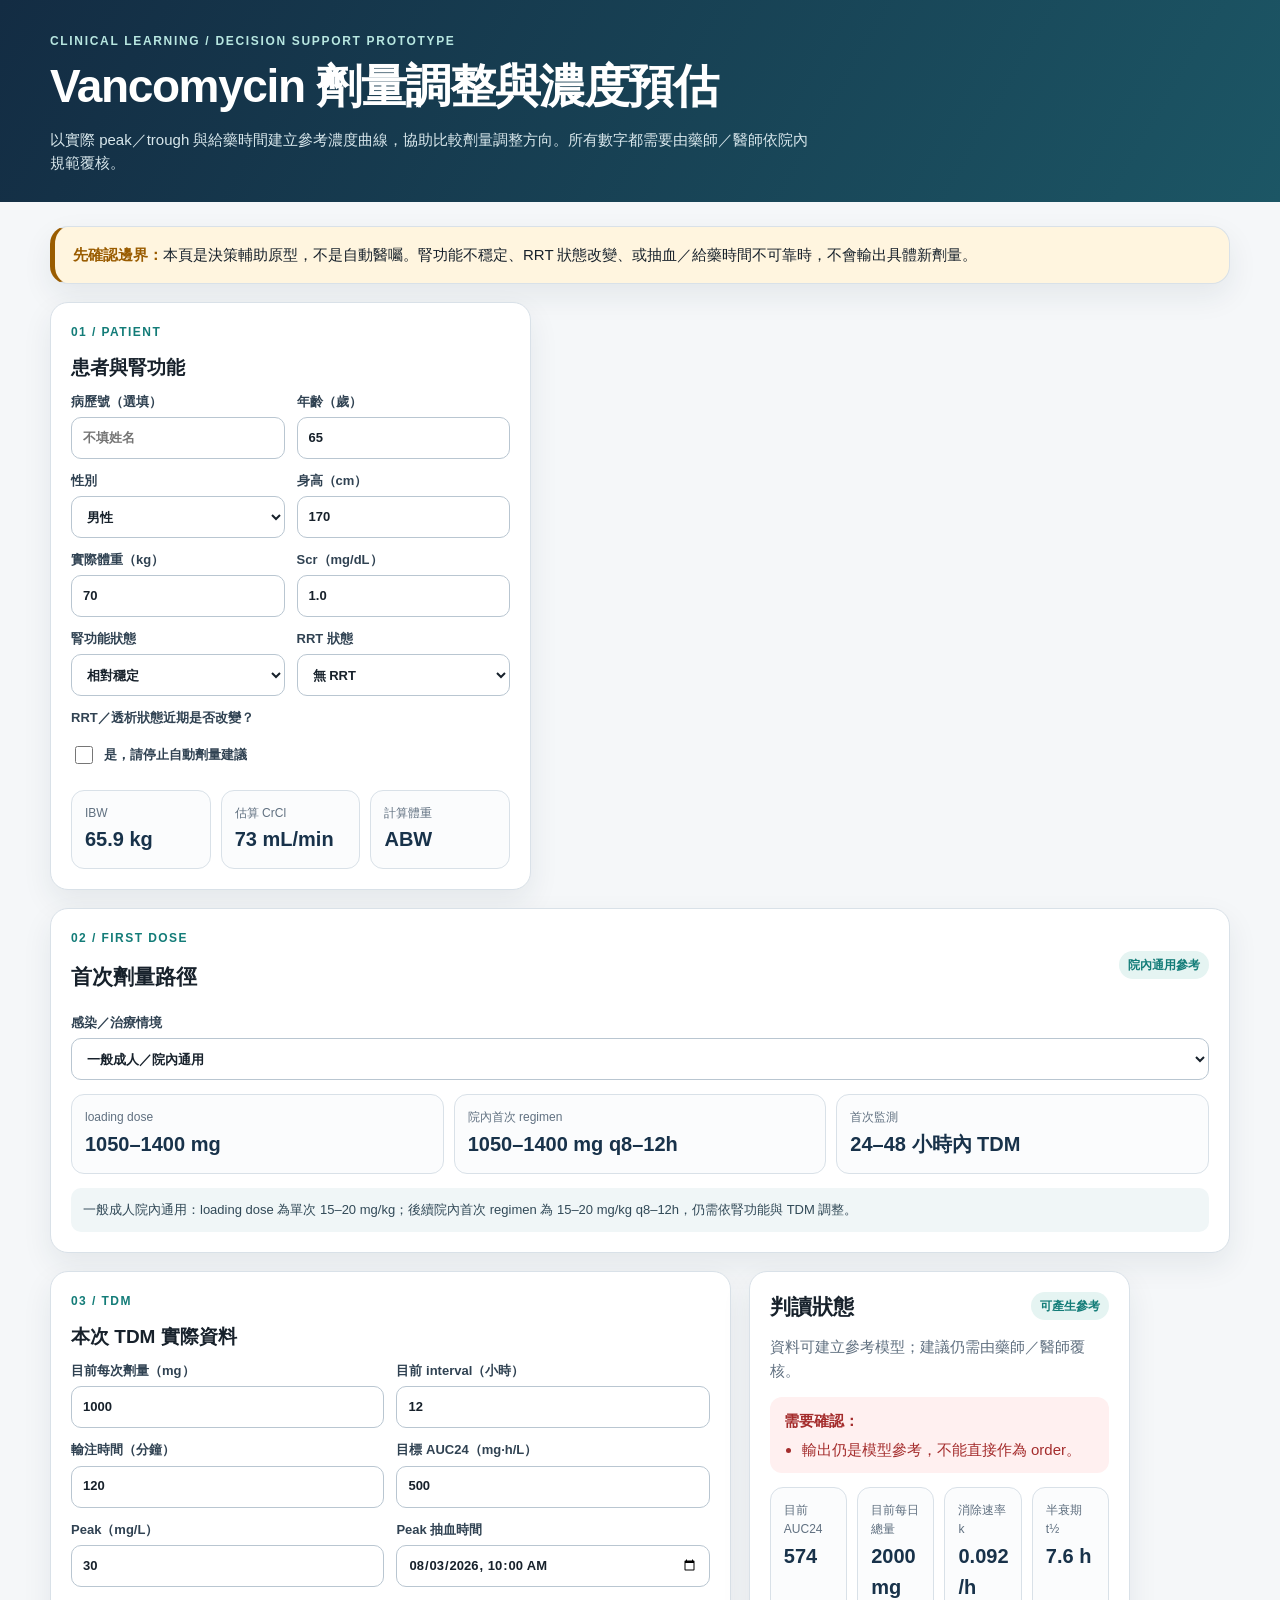
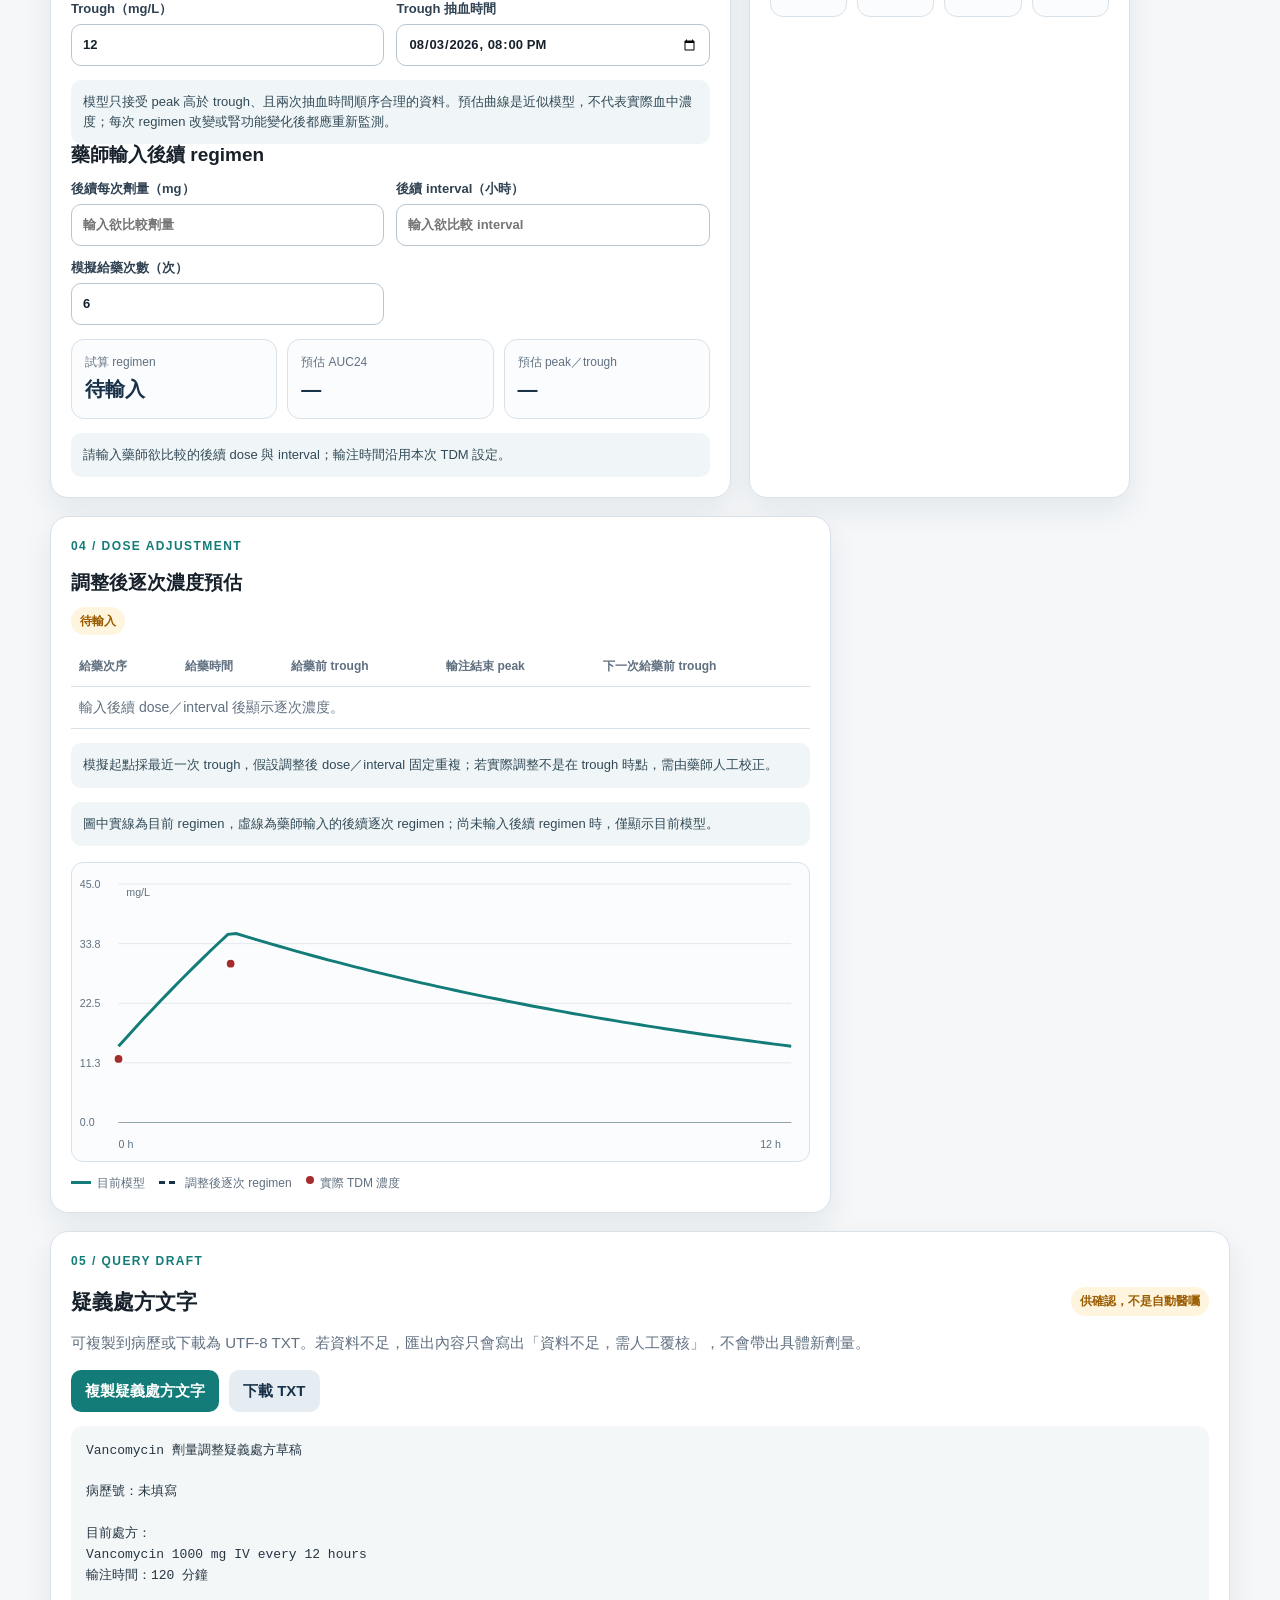
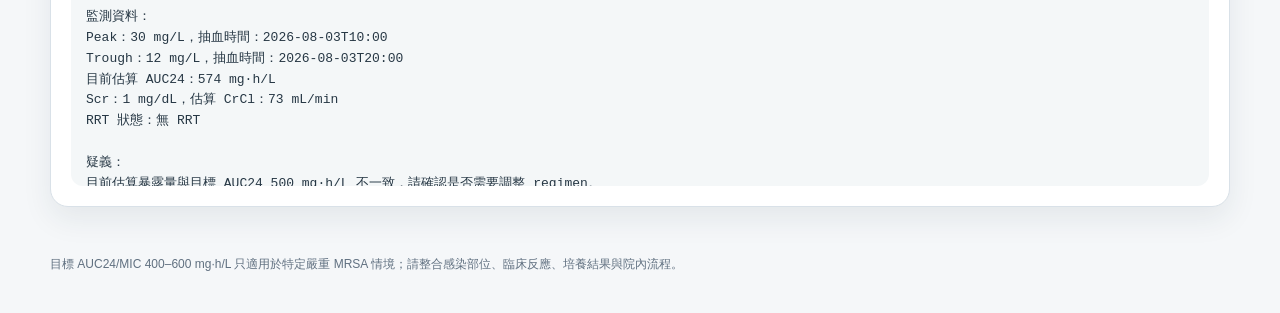
==== index.html @ ec63c2a2 "C-012 feat: publish vancomycin dosing page" ====
<!doctype html>
<html lang="zh-Hant">
<head>
  <meta charset="utf-8">
  <meta name="viewport" content="width=device-width, initial-scale=1">
  <meta http-equiv="refresh" content="0; url=outputs/vancomycin-dose.html">
  <title>Vancomycin 劑量調整與濃度預估</title>
</head>
<body>
  <p><a href="outputs/vancomycin-dose.html">開啟 Vancomycin 劑量調整與濃度預估</a></p>
</body>
</html>
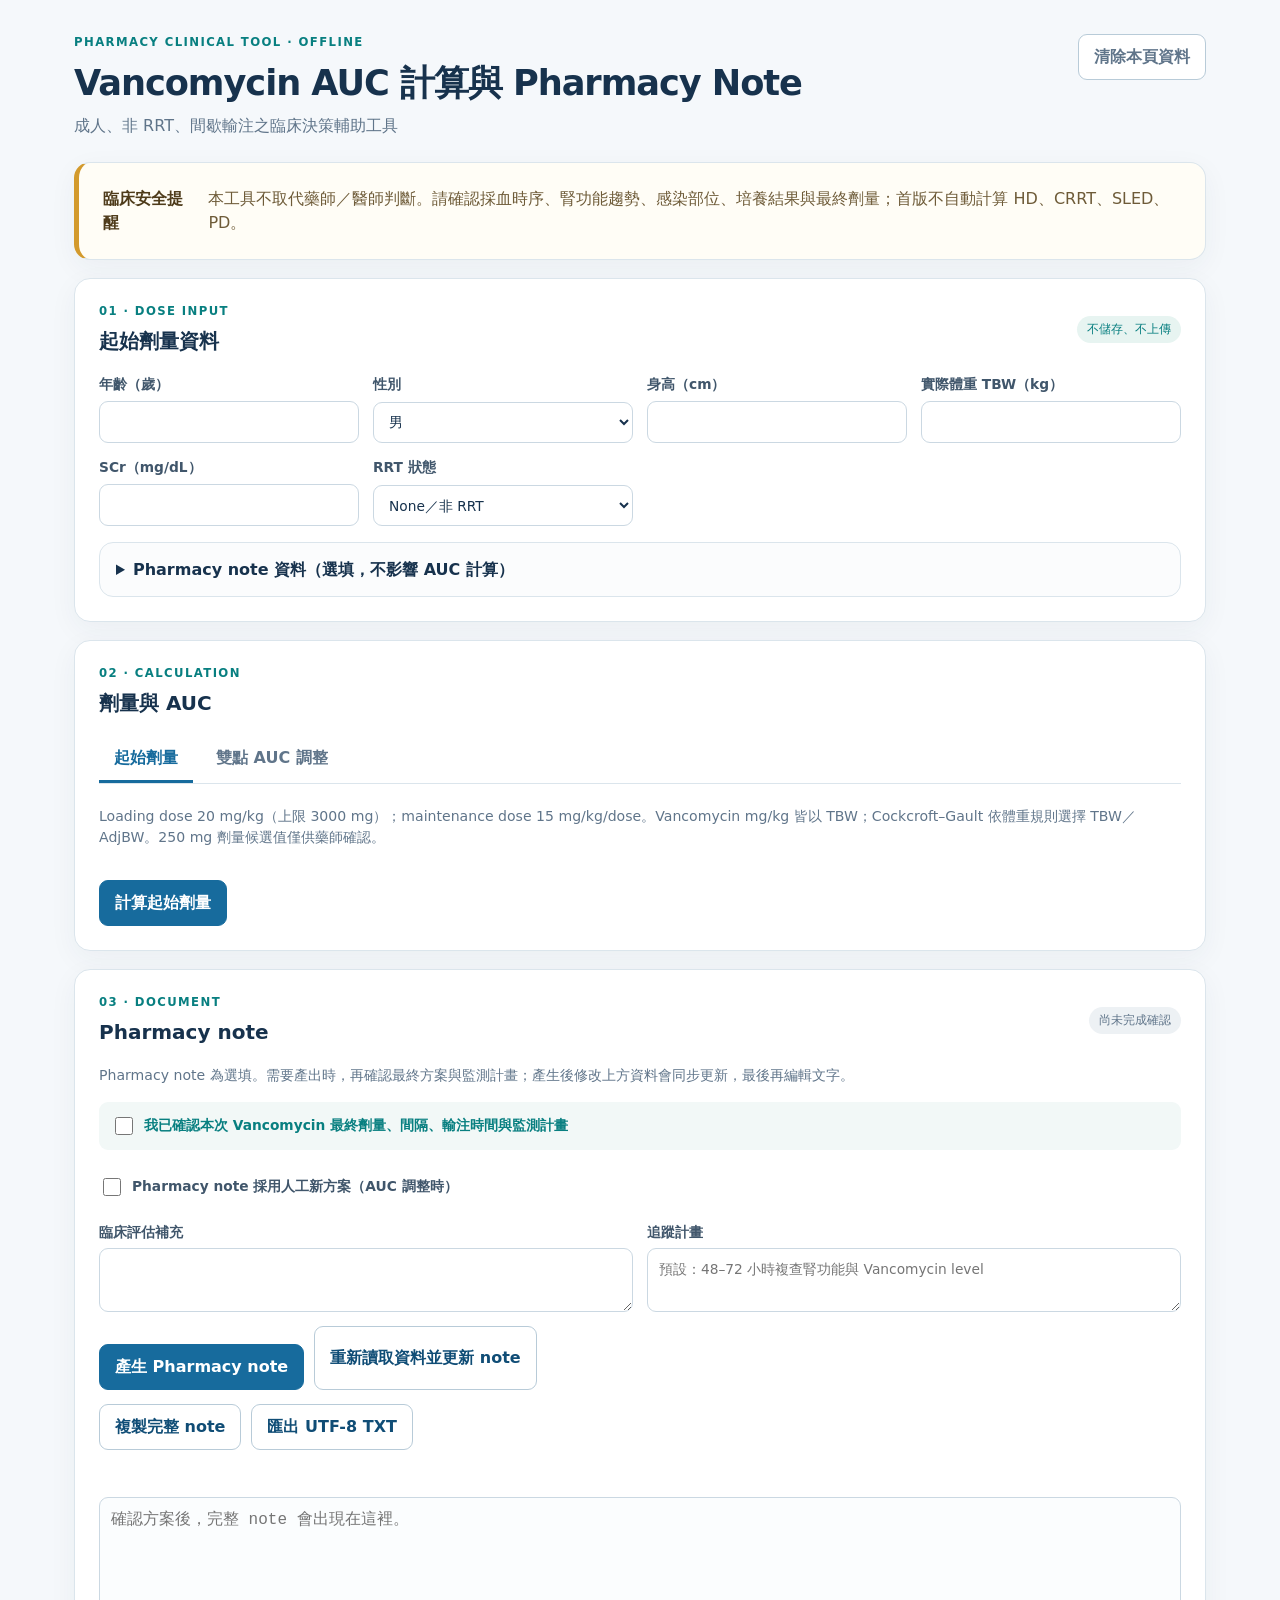
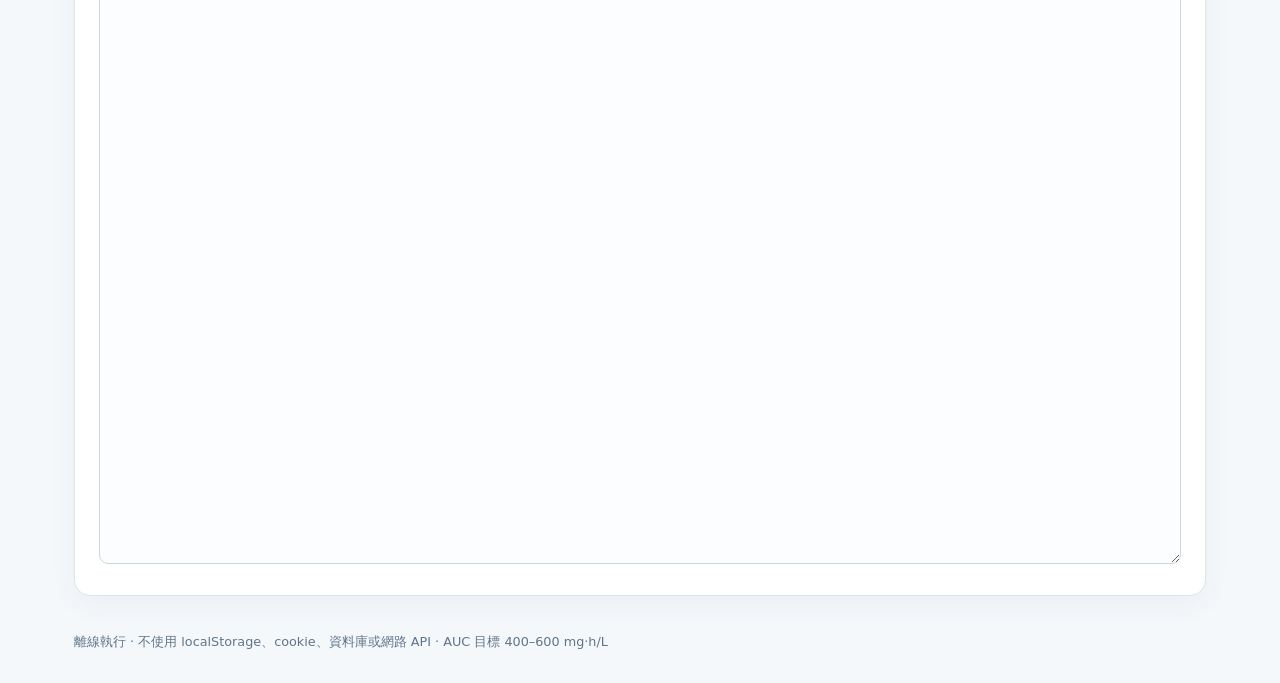
==== commit 37e75dec: "C-019 feat: publish Vancomycin AUC pharmacy tool" ====
--- a/index.html
+++ b/index.html
@@ -3,10 +3,116 @@
 <head>
   <meta charset="utf-8">
   <meta name="viewport" content="width=device-width, initial-scale=1">
-  <meta http-equiv="refresh" content="0; url=outputs/vancomycin-dose.html">
-  <title>Vancomycin 劑量調整與濃度預估</title>
+  <meta name="description" content="院內 Vancomycin AUC 計算與 Pharmacy Note 產生器">
+  <title>Vancomycin AUC Calculator</title>
+  <link rel="icon" href="favicon.svg" type="image/svg+xml">
+  <link rel="stylesheet" href="css/style.css">
 </head>
 <body>
-  <p><a href="outputs/vancomycin-dose.html">開啟 Vancomycin 劑量調整與濃度預估</a></p>
+  <header class="site-header">
+    <div>
+      <p class="eyebrow">PHARMACY CLINICAL TOOL · OFFLINE</p>
+      <h1>Vancomycin AUC 計算與 Pharmacy Note</h1>
+      <p class="subtitle">成人、非 RRT、間歇輸注之臨床決策輔助工具</p>
+    </div>
+    <button id="resetForm" class="button button-quiet" type="button">清除本頁資料</button>
+  </header>
+
+  <main class="layout">
+    <section class="notice warning">
+      <strong>臨床安全提醒</strong>
+      <span>本工具不取代藥師／醫師判斷。請確認採血時序、腎功能趨勢、感染部位、培養結果與最終劑量；首版不自動計算 HD、CRRT、SLED、PD。</span>
+    </section>
+
+    <section class="card" aria-labelledby="patient-heading">
+      <div class="card-heading"><div><p class="section-kicker">01 · DOSE INPUT</p><h2 id="patient-heading">起始劑量資料</h2></div><span class="pill">不儲存、不上傳</span></div>
+      <div id="empiricInputFields" class="form-grid">
+        <label>年齡（歲）<input id="age" type="number" min="0" step="1"></label>
+        <label>性別<select id="sex"><option value="male">男</option><option value="female">女</option></select></label>
+        <label>身高（cm）<input id="heightCm" type="number" min="1" step="0.1"></label>
+        <label>實際體重 TBW（kg）<input id="tbw" type="number" min="0" step="0.1"></label>
+        <label>SCr（mg/dL）<input id="scr" type="number" min="0" step="0.01"></label>
+        <label>RRT 狀態<select id="rrtType"><option value="none">None／非 RRT</option><option value="ihd">HD</option><option value="crrt">CRRT</option><option value="sled">SLED</option><option value="pd">PD</option></select></label>
+      </div>
+      <details class="optional-block">
+        <summary>Pharmacy note 資料（選填，不影響 AUC 計算）</summary>
+        <p class="helper">只有需要產出 Pharmacy note 時才填寫。</p>
+        <div class="form-grid">
+          <label>感染適應症<input id="indication" autocomplete="off"></label>
+          <label>Vancomycin 開始日期<input id="startDate" type="date"></label>
+          <label>藥師<input id="pharmacist" autocomplete="off"></label>
+          <label>聯絡電話<input id="phone" autocomplete="off"></label>
+          <label>填寫日期<input id="noteDate" type="date"></label>
+        </div>
+      <div class="form-grid form-grid-wide">
+        <label>診斷（可多筆，一行一筆）<textarea id="diagnosis" rows="2"></textarea></label>
+          <label>培養結果（可多筆，一行一筆）<textarea id="cultures" rows="2"></textarea></label>
+          <label>檢驗：CRP/PCT、BUN/SCr/CrCl、CBC<textarea id="labs" rows="2"></textarea></label>
+          <label>生命徵象<textarea id="vitals" rows="2"></textarea></label>
+        </div>
+      </details>
+    </section>
+
+    <section class="card" aria-labelledby="mode-heading">
+      <div class="card-heading"><div><p class="section-kicker">02 · CALCULATION</p><h2 id="mode-heading">劑量與 AUC</h2></div></div>
+      <div class="mode-switch" role="tablist" aria-label="計算模式">
+        <button id="mode-empiric" class="mode-button active" type="button" role="tab">起始劑量</button>
+        <button id="mode-auc" class="mode-button" type="button" role="tab">雙點 AUC 調整</button>
+      </div>
+
+      <div id="empiricSection" class="mode-panel">
+        <p class="helper">Loading dose 20 mg/kg（上限 3000 mg）；maintenance dose 15 mg/kg/dose。Vancomycin mg/kg 皆以 TBW；Cockcroft–Gault 依體重規則選擇 TBW／AdjBW。250 mg 劑量候選值僅供藥師確認。</p>
+        <button id="calculateEmpiric" class="button button-primary" type="button">計算起始劑量</button>
+        <div id="empiricResult" class="result-area" hidden></div>
+      </div>
+
+      <div id="aucSection" class="mode-panel" hidden>
+        <div class="subheading"><h3>目前方案與兩點濃度</h3><span class="unit-note">欄位與院內 Excel 相同</span></div>
+        <div class="auc-target-note" role="note"><strong>AUC24 目標：400–600 mg·h/L</strong><span>MIC = 1 mg/L 時，AUC/MIC 目標亦為 400–600。</span></div>
+        <div class="form-grid">
+          <label>目前 dose（mg）<input id="currentDose" type="number" min="1" step="250"></label>
+          <label>目前 interval（hr）<input id="currentTau" type="number" min="1" step="1"></label>
+          <label>輸注時間（hr）<input id="currentTInf" type="number" min="0.1" step="0.1"></label>
+          <label>給藥時間（24小時制）<span class="datetime-picker" data-datetime-picker="doseDate"><input id="doseDateDate" type="date" aria-label="給藥日期"><select id="doseDateHour" aria-label="給藥小時"></select><select id="doseDateMinute" aria-label="給藥分鐘"></select><input id="doseDate" type="hidden"></span></label>
+          <label>抽 trough 時間（24小時制）<span class="datetime-picker" data-datetime-picker="troughDate"><input id="troughDateDate" type="date" aria-label="trough 日期"><select id="troughDateHour" aria-label="trough 小時"></select><select id="troughDateMinute" aria-label="trough 分鐘"></select><input id="troughDate" type="hidden"></span></label>
+          <label>trough（mg/L）<input id="troughConc" type="number" min="0.01" step="0.1"></label>
+          <label>抽 peak 時間（24小時制）<span class="datetime-picker" data-datetime-picker="peakDate"><input id="peakDateDate" type="date" aria-label="peak 日期"><select id="peakDateHour" aria-label="peak 小時"></select><select id="peakDateMinute" aria-label="peak 分鐘"></select><input id="peakDate" type="hidden"></span></label>
+          <label>peak（mg/L）<input id="peakConc" type="number" min="0.01" step="0.1"></label>
+          <label>MIC（mg/L）<input id="mic" type="number" min="0.01" step="0.1" value="1"></label>
+          <label>下一次輸注間隔（hr）<input id="nextDelay" type="number" min="0" step="0.1" placeholder="空白＝使用計算 Cmin"></label>
+        </div>
+        <h3 class="result-section-title auc-result-heading">目前 AUC 結果（輸入完成後顯示）</h3>
+        <div id="aucResult" class="result-area" hidden></div>
+        <div class="subheading"><h3>人工新方案試算</h3><span class="unit-note">不自動反推</span></div>
+        <div class="form-grid">
+          <label>更改 dose（mg）<input id="newDose" type="number" min="1" step="250" placeholder="先填 dose 即可試算"></label>
+          <label>更改 interval（hr）<input id="newTau" type="number" min="1" step="1" placeholder="空白＝沿用目前"></label>
+          <label>更改輸注時間（hr）<input id="newTInf" type="number" min="0.1" step="0.1" placeholder="空白＝沿用目前"></label>
+        </div>
+        <p class="helper">請人工確認腎功能近期穩定，且兩點濃度適用於穩態或可合理套用一室模型。</p>
+        <button id="calculateAuc" class="button button-primary" type="button">重新計算 AUC 與模擬</button>
+      </div>
+    </section>
+
+    <section class="card" aria-labelledby="note-heading">
+      <div class="card-heading"><div><p class="section-kicker">03 · DOCUMENT</p><h2 id="note-heading">Pharmacy note</h2></div><span id="noteGate" class="pill pill-muted">尚未完成確認</span></div>
+      <p class="helper">Pharmacy note 為選填。需要產出時，再確認最終方案與監測計畫；產生後修改上方資料會同步更新，最後再編輯文字。</p>
+      <label class="checkbox-label confirm"><input id="confirmPlan" type="checkbox"> 我已確認本次 Vancomycin 最終劑量、間隔、輸注時間與監測計畫</label>
+      <label class="checkbox-label"><input id="useNewPlan" type="checkbox"> Pharmacy note 採用人工新方案（AUC 調整時）</label>
+      <div class="form-grid form-grid-wide">
+        <label>臨床評估補充<textarea id="assessment" rows="2"></textarea></label>
+        <label>追蹤計畫<textarea id="followUp" rows="2" placeholder="預設：48–72 小時複查腎功能與 Vancomycin level"></textarea></label>
+      </div>
+      <div class="action-row"><button id="generateNote" class="button button-primary" type="button">產生 Pharmacy note</button><button id="refreshNote" class="button" type="button">重新讀取資料並更新 note</button></div>
+      <div id="noteActions" class="action-row" hidden><button id="copyNote" class="button" type="button">複製完整 note</button><button id="downloadNote" class="button" type="button">匯出 UTF-8 TXT</button></div>
+      <p id="statusMessage" class="status-message" role="status" aria-live="polite"></p>
+      <textarea id="noteOutput" class="note-output" rows="26" spellcheck="false" placeholder="確認方案後，完整 note 會出現在這裡。"></textarea>
+    </section>
+  </main>
+  <footer class="footer">離線執行 · 不使用 localStorage、cookie、資料庫或網路 API · AUC 目標 400–600 mg·h/L</footer>
+  <script src="js/constants.js"></script>
+  <script src="js/pk.js"></script>
+  <script src="js/note.js"></script>
+  <script src="js/ui.js"></script>
 </body>
 </html>
--- a/css/style.css
+++ b/css/style.css
@@ -0,0 +1,23 @@
+:root { color-scheme: light; --ink:#17324d; --muted:#60758a; --line:#dbe5ec; --paper:#f5f8fb; --card:#fff; --blue:#176b9d; --blue-dark:#104d76; --teal:#087f80; --red:#b54747; --amber:#8a5c00; --green:#216e54; font-family: Inter, ui-sans-serif, system-ui, -apple-system, BlinkMacSystemFont, "Noto Sans TC", sans-serif; }
+* { box-sizing:border-box; }
+body { margin:0; background:var(--paper); color:var(--ink); line-height:1.5; }
+.site-header { max-width:1180px; margin:0 auto; padding:34px 24px 24px; display:flex; justify-content:space-between; gap:20px; align-items:flex-start; }
+.eyebrow,.section-kicker { margin:0 0 5px; color:var(--teal); font-size:.73rem; letter-spacing:.12em; font-weight:800; }
+h1,h2,h3,p { margin-top:0; } h1 { margin-bottom:5px; font-size:clamp(1.55rem,3vw,2.2rem); letter-spacing:-.03em; } h2 { margin-bottom:0; font-size:1.25rem; } h3 { margin:0; font-size:1rem; } .subtitle { color:var(--muted); margin-bottom:0; }
+.layout { max-width:1180px; margin:0 auto; padding:0 24px 36px; display:grid; gap:18px; }
+.card,.notice { background:var(--card); border:1px solid var(--line); border-radius:16px; box-shadow:0 8px 28px rgba(32,65,88,.05); padding:24px; }
+.notice { display:flex; gap:12px; align-items:flex-start; border-left:5px solid #d39a2c; color:#4e3b1a; background:#fffdf6; } .notice span { color:#6e5b38; }
+.card-heading,.subheading { display:flex; justify-content:space-between; align-items:center; gap:16px; margin-bottom:18px; } .subheading { margin-top:22px; margin-bottom:12px; }
+.pill { padding:4px 10px; border-radius:999px; background:#e7f4f1; color:var(--teal); font-size:.78rem; white-space:nowrap; } .pill-muted { background:#edf1f4; color:var(--muted); }
+.form-grid { display:grid; grid-template-columns:repeat(4,minmax(0,1fr)); gap:14px; } .form-grid-wide { grid-template-columns:repeat(2,minmax(0,1fr)); margin-top:14px; }
+label { display:grid; gap:6px; color:#40566b; font-size:.86rem; font-weight:700; } input,select,textarea { width:100%; border:1px solid #cbd8e2; border-radius:9px; padding:10px 11px; color:var(--ink); background:#fff; font:inherit; font-weight:500; } input:focus,select:focus,textarea:focus { outline:3px solid rgba(23,107,157,.15); border-color:var(--blue); } textarea { resize:vertical; min-height:44px; } .date-short { max-width:150px; } .datetime-picker { display:grid; grid-template-columns:minmax(0,1.35fr) minmax(72px,.7fr) minmax(72px,.7fr); gap:6px; } .datetime-picker select { min-width:0; padding-left:8px; padding-right:8px; }
+.checkbox-label { display:flex; align-items:center; grid-template-columns:auto 1fr; gap:8px; min-height:42px; } .checkbox-label input { width:18px; height:18px; accent-color:var(--teal); } .confirm { margin:16px 0; padding:12px; background:#f2f8f7; border-radius:9px; color:var(--teal); }
+.mode-switch { display:flex; gap:8px; margin-bottom:22px; border-bottom:1px solid var(--line); } .mode-button { border:0; background:transparent; color:var(--muted); padding:10px 15px; font:inherit; font-weight:800; cursor:pointer; border-bottom:3px solid transparent; } .mode-button.active { color:var(--blue); border-color:var(--blue); }
+.button { cursor:pointer; border:1px solid #b8cbd8; border-radius:9px; background:#fff; color:var(--blue-dark); padding:10px 15px; font:inherit; font-weight:800; } .button:hover { background:#f2f7fa; } .button-primary { color:#fff; background:var(--blue); border-color:var(--blue); margin-top:18px; } .button-primary:hover { background:var(--blue-dark); } .button-quiet { color:var(--muted); }
+.helper,.unit-note { color:var(--muted); font-size:.88rem; } .auc-target-note { display:flex; align-items:baseline; gap:12px; margin:0 0 16px; padding:12px 14px; border-left:4px solid var(--teal); border-radius:8px; background:#eef8f7; color:var(--teal); } .auc-target-note strong { font-size:1.05rem; } .auc-target-note span { font-size:.85rem; color:#466f70; } .optional-block { margin-top:1rem; padding:.9rem 1rem; border:1px solid var(--line); border-radius:14px; background:#fbfcfd; } .optional-block summary { cursor:pointer; color:var(--ink); font-weight:700; } .result-area { margin-top:18px; } .result-banner { border-radius:11px; padding:14px 16px; margin-bottom:14px; border:1px solid; } .result-banner strong { display:block; font-size:1.05rem; } .result-banner.target { color:var(--green); background:#effaf5; border-color:#b4dfce; } .result-banner.below,.result-banner.above { color:var(--red); background:#fff5f3; border-color:#efc1b8; } .result-banner.warning { color:var(--amber); background:#fff9e9; border-color:#efd390; }
+.metric-grid { display:grid; grid-template-columns:repeat(4,minmax(0,1fr)); gap:10px; margin:12px 0; } .metric { padding:11px 12px; background:#f7fafc; border:1px solid var(--line); border-radius:9px; } .metric small { display:block; color:var(--muted); font-size:.75rem; } .metric strong { display:block; font-size:1.05rem; margin-top:2px; }
+.result-section-title { margin-top:22px; } .auc-result-heading { color:var(--blue-dark); border-top:1px solid var(--line); padding-top:18px; } .chart-wrap { margin:10px 0 2px; border:1px solid var(--line); border-radius:10px; background:#fbfdfe; padding:10px 10px 5px; overflow-x:auto; } .chart-legend { display:flex; flex-wrap:wrap; gap:12px; color:var(--muted); font-size:.78rem; margin:0 0 4px 42px; } .chart-legend span { display:inline-flex; align-items:center; gap:5px; } .chart-legend i { display:inline-block; width:18px; height:3px; border-radius:2px; } .concentration-chart { display:block; width:100%; min-width:600px; height:auto; } .chart-grid-line { stroke:#e4edf2; stroke-width:1; } .chart-axis-line { stroke:#a9bdc9; stroke-width:1.2; } .chart-axis-label { fill:#6b7f8e; font-size:11px; } .chart-series { stroke-width:3; stroke-linejoin:round; stroke-linecap:round; } .table-scroll { max-height:330px; overflow:auto; border:1px solid var(--line); border-radius:9px; margin-top:10px; } .table-scroll .result-table { margin-top:0; } .excel-profile-scroll { max-height:none; } .excel-profile-table { min-width:1080px; } .excel-profile-table thead { position:sticky; top:0; background:#f5f9fb; z-index:1; } .excel-profile-table th:first-child { position:sticky; left:0; z-index:2; background:#f5f9fb; } .excel-profile-table tbody th { text-align:left; white-space:nowrap; background:#fbfdfe; } .excel-profile-table .current-peak th,.excel-profile-table .current-peak td { color:var(--blue); } .excel-profile-table .current-trough th,.excel-profile-table .current-trough td { color:var(--teal); } .excel-profile-table .new-peak th,.excel-profile-table .new-peak td { color:#b56b1f; } .excel-profile-table .new-trough th,.excel-profile-table .new-trough td { color:var(--red); } .excel-profile-table .profile-empty td { text-align:left; color:var(--muted); } .chart-details { margin-top:14px; } .chart-details summary { font-weight:700; } .result-table { width:100%; border-collapse:collapse; margin-top:12px; font-size:.88rem; } .result-table th,.result-table td { text-align:right; padding:7px 8px; border-bottom:1px solid var(--line); } .result-table th:first-child,.result-table td:first-child { text-align:left; } .warning-list { margin:10px 0 0; padding-left:20px; color:var(--amber); } .error-list { color:var(--red); margin:0; padding-left:20px; }
+.action-row { display:flex; gap:10px; margin:14px 0; } .note-output { min-height:430px; font-family:ui-monospace,SFMono-Regular,Menlo,monospace; line-height:1.55; background:#fbfdfe; }
+.status-message { min-height:1.4em; color:var(--muted); font-size:.88rem; } .status-message.error { color:var(--red); } .status-message.success { color:var(--green); } .footer { max-width:1180px; margin:0 auto; padding:0 24px 32px; color:var(--muted); font-size:.8rem; }
+@media (max-width:800px) { .site-header { padding-top:24px; flex-direction:column; } .form-grid { grid-template-columns:repeat(2,minmax(0,1fr)); } .metric-grid { grid-template-columns:repeat(2,minmax(0,1fr)); } .card,.notice { padding:18px; } }
+@media (max-width:500px) { .layout { padding:0 12px 28px; } .site-header { padding-left:16px; padding-right:16px; } .form-grid,.form-grid-wide { grid-template-columns:1fr; } .notice { flex-direction:column; gap:4px; } .action-row { flex-direction:column; } .button { width:100%; } }
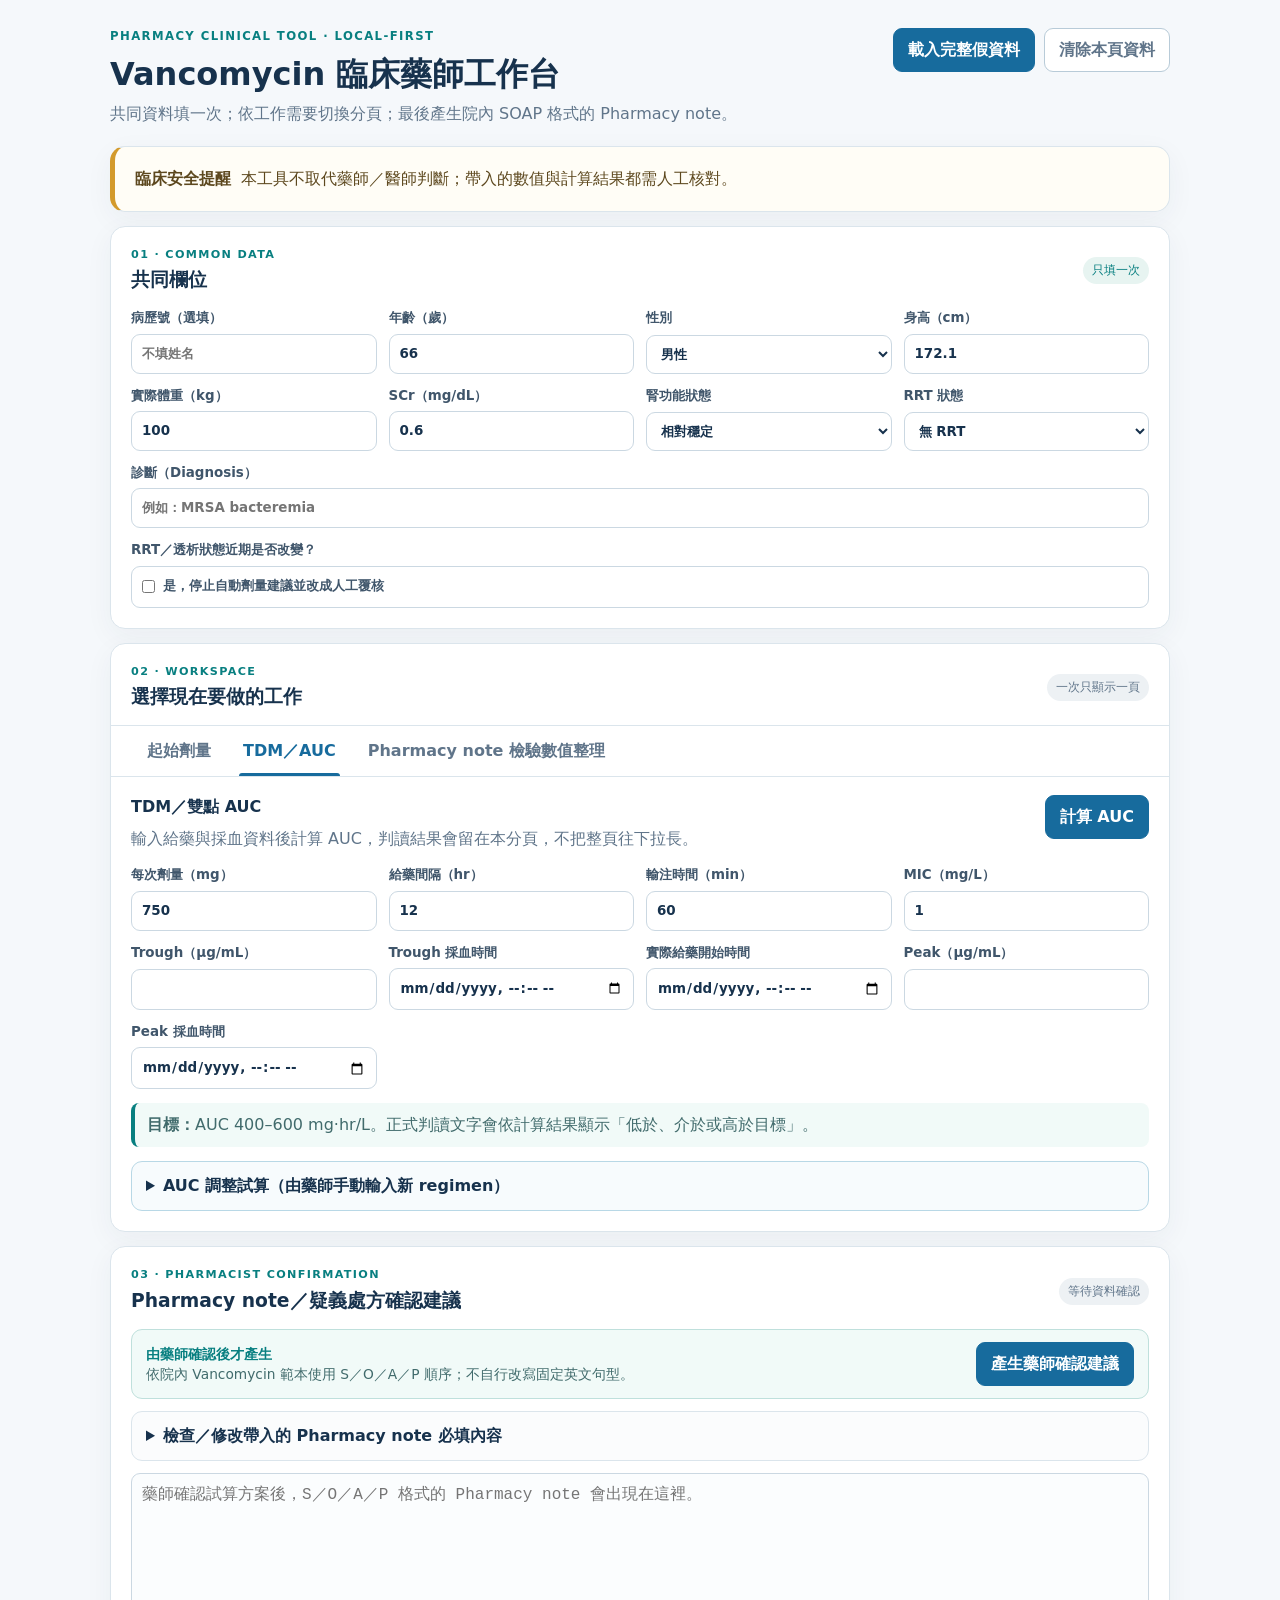
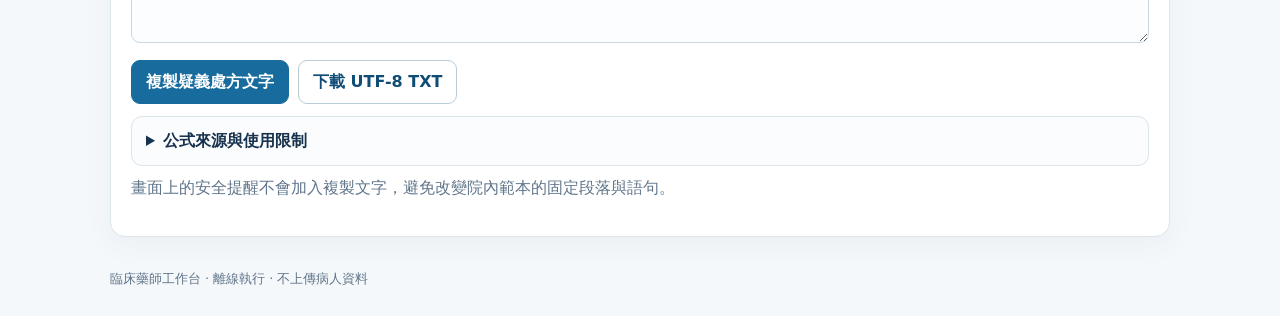
==== commit 7f67b397: "C-020 feat: publish local clinical pharmacist workspace" ====
--- a/index.html
+++ b/index.html
@@ -3,116 +3,840 @@
 <head>
   <meta charset="utf-8">
   <meta name="viewport" content="width=device-width, initial-scale=1">
-  <meta name="description" content="院內 Vancomycin AUC 計算與 Pharmacy Note 產生器">
-  <title>Vancomycin AUC Calculator</title>
+  <title>Vancomycin 臨床藥師工作台</title>
   <link rel="icon" href="favicon.svg" type="image/svg+xml">
-  <link rel="stylesheet" href="css/style.css">
+  <style>
+    :root {
+      color-scheme: light;
+      --ink:#17324d; --muted:#60758a; --line:#dbe5ec; --paper:#f5f8fb;
+      --card:#fff; --blue:#176b9d; --blue-dark:#104d76; --teal:#087f80;
+      --amber:#8a5c00; --green:#216e54;
+      font-family:Inter,ui-sans-serif,system-ui,-apple-system,BlinkMacSystemFont,"Noto Sans TC",sans-serif;
+    }
+    * { box-sizing:border-box; }
+    html { overflow-x:hidden; }
+    body { margin:0; background:var(--paper); color:var(--ink); line-height:1.5; overflow-x:hidden; }
+    button,input,select,textarea { font:inherit; }
+    button { cursor:pointer; }
+    .site-header,.layout,.footer { width:min(100% - 32px,1060px); margin-inline:auto; }
+    .site-header { padding:28px 0 20px; display:flex; justify-content:space-between; gap:18px; align-items:flex-start; }
+    .eyebrow { margin:0 0 4px; color:var(--teal); font-size:.73rem; letter-spacing:.12em; font-weight:800; }
+    h1,h2,h3,p { margin-top:0; }
+    h1 { margin-bottom:4px; font-size:clamp(1.45rem,3vw,2rem); }
+    h2 { margin-bottom:0; font-size:1.17rem; }
+    h3 { margin-bottom:8px; font-size:1rem; }
+    .subtitle,.helper { color:var(--muted); }
+    .subtitle { margin-bottom:0; }
+    .header-actions { display:flex; gap:9px; flex-wrap:wrap; justify-content:flex-end; }
+    .layout { display:grid; gap:14px; padding-bottom:32px; }
+    .card,.notice { min-width:0; padding:20px; border:1px solid var(--line); border-radius:15px; background:var(--card); box-shadow:0 8px 28px rgba(32,65,88,.05); }
+    .notice { display:flex; gap:10px; border-left:5px solid #d39a2c; background:#fffdf6; color:#5d481e; }
+    .demo-notice { border-left-color:var(--teal); background:#effaf8; color:#285f60; }
+    .card-heading { display:flex; align-items:center; justify-content:space-between; gap:14px; margin-bottom:14px; }
+    .section-kicker { margin:0 0 3px; color:var(--teal); font-size:.7rem; font-weight:800; letter-spacing:.12em; }
+    .pill { max-width:100%; padding:4px 9px; border-radius:99px; background:#e7f4f1; color:var(--teal); font-size:.78rem; overflow-wrap:anywhere; }
+    .pill-muted { background:#edf1f4; color:var(--muted); }
+    .form-grid { display:grid; grid-template-columns:repeat(4,minmax(0,1fr)); gap:12px; }
+    .form-grid-two { grid-template-columns:repeat(2,minmax(0,1fr)); }
+    label { min-width:0; display:grid; gap:5px; color:#40566b; font-size:.84rem; font-weight:700; }
+    .full-field { grid-column:1 / -1; }
+    .check-line { display:flex; align-items:center; gap:8px; min-height:42px; padding:9px 10px; border:1px solid #cbd8e2; border-radius:9px; background:#fff; font-weight:600; }
+    .check-line input { width:auto; margin:0; }
+    input,select,textarea { width:100%; min-width:0; border:1px solid #cbd8e2; border-radius:9px; padding:9px 10px; color:var(--ink); background:#fff; }
+    textarea { resize:vertical; }
+    .button { border:1px solid #b8cbd8; border-radius:9px; background:#fff; color:var(--blue-dark); padding:9px 14px; font-weight:800; }
+    .button:hover { background:#f2f7fa; }
+    .button:disabled { cursor:not-allowed; opacity:.5; }
+    .button-primary { color:#fff; background:var(--blue); border-color:var(--blue); }
+    .button-primary:hover { background:var(--blue-dark); }
+    .button-quiet { color:var(--muted); }
+    .action-row { display:flex; gap:9px; align-items:center; flex-wrap:wrap; }
+
+    .tabs-wrap { margin:0 -20px; border-top:1px solid var(--line); border-bottom:1px solid var(--line); overflow-x:auto; scrollbar-width:thin; }
+    .tabs { min-width:max-content; display:flex; padding:0 20px; }
+    .tab { position:relative; border:0; background:transparent; padding:13px 16px; color:var(--muted); font-weight:800; white-space:nowrap; }
+    .tab[aria-selected="true"] { color:var(--blue); }
+    .tab[aria-selected="true"]::after { position:absolute; right:12px; bottom:0; left:12px; height:3px; border-radius:3px 3px 0 0; background:var(--blue); content:""; }
+    .tab-panel { padding-top:18px; }
+    .tab-panel[hidden] { display:none; }
+    .panel-intro { display:flex; justify-content:space-between; align-items:flex-start; gap:16px; margin-bottom:14px; }
+    .panel-intro p { max-width:720px; margin:0; color:var(--muted); }
+    .summary-grid { display:grid; grid-template-columns:repeat(3,minmax(0,1fr)); gap:10px; margin-top:14px; }
+    .result-grid { grid-template-columns:repeat(4,minmax(0,1fr)); }
+    .metric { min-width:0; padding:12px; border:1px solid var(--line); border-radius:10px; background:#fbfcfd; }
+    .metric small { display:block; color:var(--muted); font-weight:700; }
+    .metric strong { display:block; margin-top:2px; color:var(--blue-dark); font-size:1.1rem; }
+    .target-note { margin:14px 0 0; padding:10px 12px; border-left:4px solid var(--teal); border-radius:8px; background:#f1faf8; color:#416b6c; }
+
+    .fixed-fields { display:flex; flex-wrap:wrap; gap:7px; margin:0 0 14px; padding:0; list-style:none; }
+    .fixed-fields li { padding:4px 9px; border:1px solid #cfe0e8; border-radius:99px; background:#f4f9fb; color:#466176; font-size:.78rem; font-weight:700; }
+    .paste-box { min-height:135px; font-family:ui-monospace,SFMono-Regular,Menlo,monospace; font-size:.82rem; }
+    .import-actions { margin:10px 0 14px; }
+    .preview { display:grid; gap:8px; }
+    .preview-card { min-width:0; padding:11px 12px; border:1px solid var(--line); border-radius:10px; background:#fbfcfd; overflow-wrap:anywhere; }
+    .preview-card small { display:block; margin-bottom:3px; color:var(--muted); font-weight:800; }
+    .preview-card p { margin:0; font-size:.86rem; white-space:pre-line; }
+    .warning-box { padding:10px 12px; border-left:4px solid #d39a2c; border-radius:8px; background:#fff9e9; color:var(--amber); font-size:.84rem; }
+    .warning-box ul { margin:6px 0 0; padding-left:20px; }
+    .apply-row { display:flex; justify-content:flex-end; margin-top:12px; }
+
+    details { border:1px solid var(--line); border-radius:11px; background:#fbfcfd; }
+    details summary { padding:12px 14px; cursor:pointer; font-weight:800; }
+    .details-body { padding:0 14px 14px; }
+    .adjustment-panel { margin-top:14px; border-color:#b8d8e6; background:#f7fbfd; }
+    .adjustment-note { margin:12px 0 0; color:var(--muted); font-size:.84rem; }
+    .serial-panel { margin-top:12px; background:#fff; }
+    .table-wrap { max-width:100%; overflow-x:auto; border:1px solid var(--line); border-radius:9px; }
+    table { width:100%; min-width:620px; border-collapse:collapse; font-size:.82rem; }
+    th,td { padding:8px 10px; border-bottom:1px solid var(--line); text-align:right; white-space:nowrap; }
+    th:first-child,td:first-child { text-align:left; }
+    th { background:#eef5f8; color:#40566b; }
+    .chart-wrap { margin-top:12px; padding:8px; border:1px solid var(--line); border-radius:10px; background:#fff; overflow:hidden; }
+    .chart-wrap svg { display:block; width:100%; height:auto; min-height:220px; }
+    .chart-legend { display:flex; gap:16px; flex-wrap:wrap; margin-top:8px; color:var(--muted); font-size:.78rem; }
+    .legend-line::before { display:inline-block; width:22px; margin-right:6px; border-top:3px solid var(--teal); vertical-align:middle; content:""; }
+    .legend-line.adjusted::before { border-color:var(--ink); border-top-style:dashed; }
+    .legend-dot::before { display:inline-block; width:9px; height:9px; margin-right:6px; border-radius:50%; background:#a42c2c; content:""; }
+    .note-toolbar { display:flex; align-items:center; justify-content:space-between; gap:12px; padding:12px 14px; margin-bottom:12px; border:1px solid #bfe0dc; border-radius:11px; background:#f1faf8; }
+    .note-toolbar p { margin:0; color:#416b6c; font-size:.86rem; }
+    .note-toolbar strong { color:var(--teal); }
+    .note-output { min-height:170px; margin-top:12px; background:#fbfdfe; font-family:ui-monospace,SFMono-Regular,Menlo,monospace; }
+    .footer { padding:0 0 28px; color:var(--muted); font-size:.8rem; }
+    [hidden] { display:none !important; }
+
+    @media (max-width:760px) {
+      .form-grid { grid-template-columns:repeat(2,minmax(0,1fr)); }
+      .result-grid { grid-template-columns:repeat(2,minmax(0,1fr)); }
+      .site-header { flex-direction:column; }
+    }
+    @media (max-width:520px) {
+      .site-header,.layout,.footer { width:min(100% - 20px,1060px); }
+      .card,.notice { padding:15px; }
+      .tabs-wrap { margin-inline:-15px; }
+      .tabs { padding-inline:8px; }
+      .form-grid,.form-grid-two,.summary-grid { grid-template-columns:1fr; }
+      .notice,.note-toolbar,.panel-intro { align-items:flex-start; flex-direction:column; }
+      .button { width:100%; }
+      .action-row,.header-actions { width:100%; }
+      .apply-row .button { width:100%; }
+    }
+  </style>
 </head>
 <body>
   <header class="site-header">
     <div>
-      <p class="eyebrow">PHARMACY CLINICAL TOOL · OFFLINE</p>
-      <h1>Vancomycin AUC 計算與 Pharmacy Note</h1>
-      <p class="subtitle">成人、非 RRT、間歇輸注之臨床決策輔助工具</p>
+      <p class="eyebrow">PHARMACY CLINICAL TOOL · LOCAL-FIRST</p>
+      <h1>Vancomycin 臨床藥師工作台</h1>
+      <p class="subtitle">共同資料填一次；依工作需要切換分頁；最後產生院內 SOAP 格式的 Pharmacy note。</p>
     </div>
-    <button id="resetForm" class="button button-quiet" type="button">清除本頁資料</button>
+    <div class="header-actions">
+      <button id="loadDemo" class="button button-primary" type="button">載入完整假資料</button>
+      <button id="clearPage" class="button button-quiet" type="button">清除本頁資料</button>
+    </div>
   </header>
 
   <main class="layout">
-    <section class="notice warning">
-      <strong>臨床安全提醒</strong>
-      <span>本工具不取代藥師／醫師判斷。請確認採血時序、腎功能趨勢、感染部位、培養結果與最終劑量；首版不自動計算 HD、CRRT、SLED、PD。</span>
-    </section>
-
-    <section class="card" aria-labelledby="patient-heading">
-      <div class="card-heading"><div><p class="section-kicker">01 · DOSE INPUT</p><h2 id="patient-heading">起始劑量資料</h2></div><span class="pill">不儲存、不上傳</span></div>
-      <div id="empiricInputFields" class="form-grid">
-        <label>年齡（歲）<input id="age" type="number" min="0" step="1"></label>
-        <label>性別<select id="sex"><option value="male">男</option><option value="female">女</option></select></label>
-        <label>身高（cm）<input id="heightCm" type="number" min="1" step="0.1"></label>
-        <label>實際體重 TBW（kg）<input id="tbw" type="number" min="0" step="0.1"></label>
-        <label>SCr（mg/dL）<input id="scr" type="number" min="0" step="0.01"></label>
-        <label>RRT 狀態<select id="rrtType"><option value="none">None／非 RRT</option><option value="ihd">HD</option><option value="crrt">CRRT</option><option value="sled">SLED</option><option value="pd">PD</option></select></label>
+    <section class="notice"><strong>臨床安全提醒</strong><span>本工具不取代藥師／醫師判斷；帶入的數值與計算結果都需人工核對。</span></section>
+    <section id="demoNotice" class="notice demo-notice" hidden><strong>假資料展示模式</strong><span>畫面中的病人資料、檢驗值、劑量與結果全部是虛構資料，只用來查看操作流程。</span></section>
+
+    <section class="card" aria-labelledby="commonTitle">
+      <div class="card-heading">
+        <div><p class="section-kicker">01 · COMMON DATA</p><h2 id="commonTitle">共同欄位</h2></div>
+        <span class="pill">只填一次</span>
       </div>
-      <details class="optional-block">
-        <summary>Pharmacy note 資料（選填，不影響 AUC 計算）</summary>
-        <p class="helper">只有需要產出 Pharmacy note 時才填寫。</p>
-        <div class="form-grid">
-          <label>感染適應症<input id="indication" autocomplete="off"></label>
-          <label>Vancomycin 開始日期<input id="startDate" type="date"></label>
-          <label>藥師<input id="pharmacist" autocomplete="off"></label>
-          <label>聯絡電話<input id="phone" autocomplete="off"></label>
-          <label>填寫日期<input id="noteDate" type="date"></label>
-        </div>
-      <div class="form-grid form-grid-wide">
-        <label>診斷（可多筆，一行一筆）<textarea id="diagnosis" rows="2"></textarea></label>
-          <label>培養結果（可多筆，一行一筆）<textarea id="cultures" rows="2"></textarea></label>
-          <label>檢驗：CRP/PCT、BUN/SCr/CrCl、CBC<textarea id="labs" rows="2"></textarea></label>
-          <label>生命徵象<textarea id="vitals" rows="2"></textarea></label>
-        </div>
-      </details>
-    </section>
-
-    <section class="card" aria-labelledby="mode-heading">
-      <div class="card-heading"><div><p class="section-kicker">02 · CALCULATION</p><h2 id="mode-heading">劑量與 AUC</h2></div></div>
-      <div class="mode-switch" role="tablist" aria-label="計算模式">
-        <button id="mode-empiric" class="mode-button active" type="button" role="tab">起始劑量</button>
-        <button id="mode-auc" class="mode-button" type="button" role="tab">雙點 AUC 調整</button>
-      </div>
-
-      <div id="empiricSection" class="mode-panel">
-        <p class="helper">Loading dose 20 mg/kg（上限 3000 mg）；maintenance dose 15 mg/kg/dose。Vancomycin mg/kg 皆以 TBW；Cockcroft–Gault 依體重規則選擇 TBW／AdjBW。250 mg 劑量候選值僅供藥師確認。</p>
-        <button id="calculateEmpiric" class="button button-primary" type="button">計算起始劑量</button>
-        <div id="empiricResult" class="result-area" hidden></div>
-      </div>
-
-      <div id="aucSection" class="mode-panel" hidden>
-        <div class="subheading"><h3>目前方案與兩點濃度</h3><span class="unit-note">欄位與院內 Excel 相同</span></div>
-        <div class="auc-target-note" role="note"><strong>AUC24 目標：400–600 mg·h/L</strong><span>MIC = 1 mg/L 時，AUC/MIC 目標亦為 400–600。</span></div>
-        <div class="form-grid">
-          <label>目前 dose（mg）<input id="currentDose" type="number" min="1" step="250"></label>
-          <label>目前 interval（hr）<input id="currentTau" type="number" min="1" step="1"></label>
-          <label>輸注時間（hr）<input id="currentTInf" type="number" min="0.1" step="0.1"></label>
-          <label>給藥時間（24小時制）<span class="datetime-picker" data-datetime-picker="doseDate"><input id="doseDateDate" type="date" aria-label="給藥日期"><select id="doseDateHour" aria-label="給藥小時"></select><select id="doseDateMinute" aria-label="給藥分鐘"></select><input id="doseDate" type="hidden"></span></label>
-          <label>抽 trough 時間（24小時制）<span class="datetime-picker" data-datetime-picker="troughDate"><input id="troughDateDate" type="date" aria-label="trough 日期"><select id="troughDateHour" aria-label="trough 小時"></select><select id="troughDateMinute" aria-label="trough 分鐘"></select><input id="troughDate" type="hidden"></span></label>
-          <label>trough（mg/L）<input id="troughConc" type="number" min="0.01" step="0.1"></label>
-          <label>抽 peak 時間（24小時制）<span class="datetime-picker" data-datetime-picker="peakDate"><input id="peakDateDate" type="date" aria-label="peak 日期"><select id="peakDateHour" aria-label="peak 小時"></select><select id="peakDateMinute" aria-label="peak 分鐘"></select><input id="peakDate" type="hidden"></span></label>
-          <label>peak（mg/L）<input id="peakConc" type="number" min="0.01" step="0.1"></label>
-          <label>MIC（mg/L）<input id="mic" type="number" min="0.01" step="0.1" value="1"></label>
-          <label>下一次輸注間隔（hr）<input id="nextDelay" type="number" min="0" step="0.1" placeholder="空白＝使用計算 Cmin"></label>
-        </div>
-        <h3 class="result-section-title auc-result-heading">目前 AUC 結果（輸入完成後顯示）</h3>
-        <div id="aucResult" class="result-area" hidden></div>
-        <div class="subheading"><h3>人工新方案試算</h3><span class="unit-note">不自動反推</span></div>
-        <div class="form-grid">
-          <label>更改 dose（mg）<input id="newDose" type="number" min="1" step="250" placeholder="先填 dose 即可試算"></label>
-          <label>更改 interval（hr）<input id="newTau" type="number" min="1" step="1" placeholder="空白＝沿用目前"></label>
-          <label>更改輸注時間（hr）<input id="newTInf" type="number" min="0.1" step="0.1" placeholder="空白＝沿用目前"></label>
-        </div>
-        <p class="helper">請人工確認腎功能近期穩定，且兩點濃度適用於穩態或可合理套用一室模型。</p>
-        <button id="calculateAuc" class="button button-primary" type="button">重新計算 AUC 與模擬</button>
+      <div class="form-grid">
+        <label>病歷號（選填）<input id="patientId" autocomplete="off" placeholder="不填姓名"></label>
+        <label>年齡（歲）<input id="age" type="number" value="66"></label>
+        <label>性別<select id="sex"><option value="male">男性</option><option value="female">女性</option></select></label>
+        <label>身高（cm）<input id="height" type="number" value="172.1"></label>
+        <label>實際體重（kg）<input id="weight" type="number" value="100"></label>
+        <label>SCr（mg/dL）<input id="scr" type="number" value="0.6"></label>
+        <label>腎功能狀態<select id="renalStable"><option value="stable">相對穩定</option><option value="unstable">不穩定／正在變化</option></select></label>
+        <label>RRT 狀態<select id="rrt"><option value="none">無 RRT</option><option value="hd">間歇性 HD</option><option value="crrt">CRRT</option></select></label>
+        <label class="full-field">診斷（Diagnosis）<input id="diagnosis" autocomplete="off" placeholder="例如：MRSA bacteremia"></label>
+        <label class="full-field">RRT／透析狀態近期是否改變？<span class="check-line"><input id="rrtChanged" type="checkbox">是，停止自動劑量建議並改成人工覆核</span></label>
       </div>
     </section>
 
-    <section class="card" aria-labelledby="note-heading">
-      <div class="card-heading"><div><p class="section-kicker">03 · DOCUMENT</p><h2 id="note-heading">Pharmacy note</h2></div><span id="noteGate" class="pill pill-muted">尚未完成確認</span></div>
-      <p class="helper">Pharmacy note 為選填。需要產出時，再確認最終方案與監測計畫；產生後修改上方資料會同步更新，最後再編輯文字。</p>
-      <label class="checkbox-label confirm"><input id="confirmPlan" type="checkbox"> 我已確認本次 Vancomycin 最終劑量、間隔、輸注時間與監測計畫</label>
-      <label class="checkbox-label"><input id="useNewPlan" type="checkbox"> Pharmacy note 採用人工新方案（AUC 調整時）</label>
-      <div class="form-grid form-grid-wide">
-        <label>臨床評估補充<textarea id="assessment" rows="2"></textarea></label>
-        <label>追蹤計畫<textarea id="followUp" rows="2" placeholder="預設：48–72 小時複查腎功能與 Vancomycin level"></textarea></label>
+    <section class="card" aria-labelledby="workTitle">
+      <div class="card-heading">
+        <div><p class="section-kicker">02 · WORKSPACE</p><h2 id="workTitle">選擇現在要做的工作</h2></div>
+        <span class="pill pill-muted">一次只顯示一頁</span>
       </div>
-      <div class="action-row"><button id="generateNote" class="button button-primary" type="button">產生 Pharmacy note</button><button id="refreshNote" class="button" type="button">重新讀取資料並更新 note</button></div>
-      <div id="noteActions" class="action-row" hidden><button id="copyNote" class="button" type="button">複製完整 note</button><button id="downloadNote" class="button" type="button">匯出 UTF-8 TXT</button></div>
-      <p id="statusMessage" class="status-message" role="status" aria-live="polite"></p>
-      <textarea id="noteOutput" class="note-output" rows="26" spellcheck="false" placeholder="確認方案後，完整 note 會出現在這裡。"></textarea>
+
+      <div class="tabs-wrap">
+        <div class="tabs" role="tablist" aria-label="臨床藥師工作功能">
+          <button id="tab-dose" class="tab" type="button" role="tab" aria-selected="false" aria-controls="panel-dose">起始劑量</button>
+          <button id="tab-tdm" class="tab" type="button" role="tab" aria-selected="true" aria-controls="panel-tdm">TDM／AUC</button>
+          <button id="tab-his2" class="tab" type="button" role="tab" aria-selected="false" aria-controls="panel-his2">Pharmacy note 檢驗數值整理</button>
+        </div>
+      </div>
+
+      <section id="panel-dose" class="tab-panel" role="tabpanel" aria-labelledby="tab-dose" hidden>
+        <div class="panel-intro">
+          <div><h3>Vancomycin 起始劑量</h3><p>使用上方共同欄位計算，正式版沿用目前 Excel 的設計邏輯與公式。</p></div>
+          <button id="calculateDose" class="button button-primary" type="button">計算起始劑量</button>
+        </div>
+        <div class="form-grid form-grid-two">
+          <label id="dosingContextField">感染／治療情境<select id="dosingContext"><option value="standard">一般成人／院內通用</option><option value="serious">嚴重 MRSA／重症／需要快速達標</option></select></label>
+          <label id="crrtField" hidden>CRRT effluent rate（mL/kg/hr）<input id="crrtEffluent" type="number" value="20"></label>
+        </div>
+        <div class="summary-grid">
+          <div class="metric"><small>IBW</small><strong id="doseIbw">待計算</strong></div>
+          <div class="metric"><small>CrCl</small><strong id="doseCrcl">待計算</strong></div>
+          <div class="metric"><small>計算體重</small><strong id="doseWeight">待計算</strong></div>
+          <div class="metric"><small>Loading dose</small><strong id="loadingDose">待計算</strong></div>
+          <div class="metric"><small id="maintenanceLabel">院內首次 regimen</small><strong id="maintenanceDose">待計算</strong></div>
+          <div class="metric"><small>首次監測</small><strong id="firstMonitoring">待計算</strong></div>
+        </div>
+        <p id="dosePlanNote" class="target-note"><strong>狀態：</strong><span id="dosePlanStatus">等待計算。</span></p>
+      </section>
+
+      <section id="panel-tdm" class="tab-panel" role="tabpanel" aria-labelledby="tab-tdm">
+        <div class="panel-intro">
+          <div><h3>TDM／雙點 AUC</h3><p>輸入給藥與採血資料後計算 AUC，判讀結果會留在本分頁，不把整頁往下拉長。</p></div>
+          <button id="calculateAuc" class="button button-primary" type="button">計算 AUC</button>
+        </div>
+        <div class="form-grid">
+          <label>每次劑量（mg）<input id="tdmDose" type="number" value="750"></label>
+          <label>給藥間隔（hr）<input id="tdmInterval" type="number" value="12"></label>
+          <label>輸注時間（min）<input id="tdmInfusion" type="number" value="60"></label>
+          <label>MIC（mg/L）<input id="tdmMic" type="number" value="1"></label>
+          <label>Trough（µg/mL）<input id="tdmTrough" type="number"></label>
+          <label>Trough 採血時間<input id="tdmTroughTime" type="datetime-local"></label>
+          <label>實際給藥開始時間<input id="tdmDoseTime" type="datetime-local"></label>
+          <label>Peak（µg/mL）<input id="tdmPeak" type="number"></label>
+          <label>Peak 採血時間<input id="tdmPeakTime" type="datetime-local"></label>
+        </div>
+        <p class="target-note"><strong>目標：</strong>AUC 400–600 mg·hr/L。正式判讀文字會依計算結果顯示「低於、介於或高於目標」。</p>
+        <div id="tdmWarningBox" class="warning-box" hidden><strong>需要人工確認</strong><ul id="tdmWarningList"></ul></div>
+        <div id="aucResults" class="summary-grid result-grid" hidden>
+          <div class="metric"><small>AUC24</small><strong id="aucValue">—</strong></div>
+          <div class="metric"><small>MIC</small><strong id="micValue">—</strong></div>
+          <div class="metric"><small>AUC24／MIC</small><strong id="aucMicValue">—</strong></div>
+          <div class="metric"><small>半衰期</small><strong id="halfLifeValue">—</strong></div>
+          <div class="metric"><small>Vd</small><strong id="vdValue">—</strong></div>
+          <div class="metric"><small>判讀</small><strong id="aucStatus">—</strong></div>
+        </div>
+        <p id="micExplanation" class="helper" style="margin:10px 0 0" hidden></p>
+        <details id="aucAdjustment" class="adjustment-panel">
+          <summary>AUC 調整試算（由藥師手動輸入新 regimen）</summary>
+          <div class="details-body">
+            <div class="form-grid">
+              <label>後續每次劑量（mg）<input id="nextDose" type="number" min="250" step="250" placeholder="可手動輸入；箭頭每格250"></label>
+              <label>後續給藥間隔（hr）<input id="nextInterval" type="number" placeholder="例如 12"></label>
+              <label>後續輸注時間（min）<input id="nextInfusion" type="number" value="60"></label>
+              <label>Peak 後至下次給藥（hr）<input id="nextInfusionGap" type="number" value="8"></label>
+              <label>模擬給藥次數（1–15）<input id="simulationDoses" type="number" min="1" max="15" value="15"></label>
+            </div>
+            <div class="action-row" style="margin-top:12px"><button id="calculateTrial" class="button button-primary" type="button">試算調整後 AUC</button></div>
+            <div id="trialResults" class="summary-grid" hidden>
+              <div class="metric"><small>藥師輸入 regimen</small><strong id="trialRegimen">—</strong></div>
+              <div class="metric"><small>預估 AUC24</small><strong id="trialAuc">—</strong></div>
+              <div class="metric"><small>預估 AUC24／MIC</small><strong id="trialAucMic">—</strong></div>
+              <div class="metric"><small>預估 peak／trough</small><strong id="trialLevels">—</strong></div>
+            </div>
+            <p id="trialNote" class="adjustment-note">沒有手動輸入時，不會自動帶出新劑量。</p>
+            <details id="serialPrediction" class="serial-panel" hidden>
+              <summary>後續每次給藥的預測濃度與圖表</summary>
+              <div class="details-body">
+                <div class="table-wrap">
+                  <table>
+                    <thead><tr><th>給藥次序</th><th>時間</th><th>給藥前 trough</th><th>輸注結束 peak</th><th>下次 trough</th></tr></thead>
+                    <tbody id="simulationRows"></tbody>
+                  </table>
+                </div>
+                <div class="chart-wrap"><svg id="concentrationChart" viewBox="0 0 760 300" role="img" aria-label="目前與調整後逐次 vancomycin 濃度預測曲線"></svg></div>
+                <div class="chart-legend"><span class="legend-line">目前 regimen</span><span class="legend-line adjusted">藥師輸入的新 regimen</span><span class="legend-dot">實際 TDM 濃度</span></div>
+                <p class="adjustment-note">圖表是藥動學模型預測，不是實際量測，也不是自動醫囑。</p>
+              </div>
+            </details>
+          </div>
+        </details>
+      </section>
+
+      <section id="panel-his2" class="tab-panel" role="tabpanel" aria-labelledby="tab-his2" hidden>
+        <div class="panel-intro">
+          <div>
+            <h3>Pharmacy note 檢驗數值整理</h3>
+            <p>像原本 Excel 一樣：貼上 HIS2 資料後，只抓預先設定、且 Pharmacy note 必須填寫的項目。</p>
+          </div>
+          <span class="pill">固定欄位，不自由猜測</span>
+        </div>
+        <p class="helper" style="margin-bottom:7px"><strong>預設抓取項目</strong></p>
+        <ul class="fixed-fields" aria-label="預設抓取項目">
+          <li>PCT</li><li>CRP</li><li>ESR</li><li>BUN</li><li>CRE</li><li>WBC</li><li>N.band</li><li>N.seg.</li><li>Hb</li><li>PL</li><li>Vital signs</li><li>Vanco peak</li><li>Vanco trough</li><li>T1/2</li>
+        </ul>
+        <label>從 HIS2 複製後貼在這裡
+          <textarea id="his2Paste" class="paste-box" rows="7" placeholder="不需要自己挑數字；貼上後會依固定項目整理。資料只在這個瀏覽器頁面處理。"></textarea>
+        </label>
+        <div class="action-row import-actions">
+          <button id="sampleHis2" class="button" type="button">放入無個資範例</button>
+          <button id="parseHis2" class="button button-primary" type="button">整理並預覽</button>
+        </div>
+        <div id="preview" class="preview" hidden>
+          <div class="preview-card"><small>檢驗與 CBC</small><p id="previewLabs"></p></div>
+          <div class="preview-card"><small>生命徵象</small><p id="previewVitals"></p></div>
+          <div class="preview-card"><small>Vancomycin level</small><p id="previewVanco"></p></div>
+          <div class="warning-box">欄位與單位依院內 Excel 規則整理；空白、異常格式或找不到的項目會保留給藥師確認，不自行猜數字。</div>
+          <div class="apply-row"><button id="applyHis2" class="button button-primary" type="button">確認並帶入其他分頁</button></div>
+        </div>
+      </section>
+    </section>
+
+    <section class="card" aria-labelledby="noteTitle">
+      <div class="card-heading">
+        <div><p class="section-kicker">03 · PHARMACIST CONFIRMATION</p><h2 id="noteTitle">Pharmacy note／疑義處方確認建議</h2></div>
+        <span id="noteGate" class="pill pill-muted">等待資料確認</span>
+      </div>
+      <div class="note-toolbar">
+        <p><strong>由藥師確認後才產生</strong><br>依院內 Vancomycin 範本使用 S／O／A／P 順序；不自行改寫固定英文句型。</p>
+        <button id="generateNote" class="button button-primary" type="button">產生藥師確認建議</button>
+      </div>
+      <details id="noteFields">
+        <summary>檢查／修改帶入的 Pharmacy note 必填內容</summary>
+        <div class="details-body form-grid form-grid-two">
+          <label>檢驗：發炎指標、腎功能、CBC<textarea id="labs" rows="4"></textarea></label>
+          <label>生命徵象<textarea id="vitals" rows="4"></textarea></label>
+          <label>Vancomycin level 整理<textarea id="vanco" rows="4"></textarea></label>
+          <label>臨床資料補充（培養／感染反應等，放入 O）<textarea id="clinicalSupplement" rows="4"></textarea></label>
+          <label>調整劑量稀釋液量（mL，調整時必填）<input id="noteDilution" type="number" min="1" placeholder="例如：250"></label>
+          <label>建議下次 Trough 時間（調整時必填）<input id="noteTroughTime" type="datetime-local"></label>
+          <label>建議下次 Peak 時間（調整時必填）<input id="notePeakTime" type="datetime-local"></label>
+        </div>
+      </details>
+      <textarea id="noteOutput" class="note-output" spellcheck="false" placeholder="藥師確認試算方案後，S／O／A／P 格式的 Pharmacy note 會出現在這裡。"></textarea>
+      <div class="action-row" style="margin-top:10px">
+        <button id="copyNote" class="button button-primary" type="button">複製疑義處方文字</button>
+        <button id="downloadNote" class="button" type="button">下載 UTF-8 TXT</button>
+      </div>
+      <details style="margin-top:12px">
+        <summary>公式來源與使用限制</summary>
+        <div class="details-body helper">
+          <p>公式來源：院內「Vancomycin AUC計算(2025.11.30).xls」；檢驗文字來源：院內「PharmacyNote檢驗數值(1090424版).xls」。</p>
+          <p style="margin-bottom:0">成人 IV 原型；兒科、孕婦、燒燙傷、囊性纖維化、連續輸注與不穩定腎功能不輸出具體自動調整。所有結果需由藥師／醫師人工覆核。</p>
+        </div>
+      </details>
+      <p class="helper" style="margin-top:10px">畫面上的安全提醒不會加入複製文字，避免改變院內範本的固定段落與語句。</p>
     </section>
   </main>
-  <footer class="footer">離線執行 · 不使用 localStorage、cookie、資料庫或網路 API · AUC 目標 400–600 mg·h/L</footer>
-  <script src="js/constants.js"></script>
-  <script src="js/pk.js"></script>
-  <script src="js/note.js"></script>
-  <script src="js/ui.js"></script>
+
+  <footer class="footer">臨床藥師工作台 · 離線執行 · 不上傳病人資料</footer>
+
+  <script>
+    const tabs = [...document.querySelectorAll('[role="tab"]')];
+    function showTab(tabId) {
+      tabs.forEach((tab) => {
+        const active = tab.id === tabId;
+        tab.setAttribute('aria-selected', String(active));
+        document.getElementById(tab.getAttribute('aria-controls')).hidden = !active;
+      });
+    }
+    tabs.forEach((tab) => tab.addEventListener('click', () => showTab(tab.id)));
+
+    const sample = [
+      'Peak\\t17.6\\t\\t2026/08/28\\tPCT\\t1.2', 'Trough\\t10.2\\t\\t\\tCRP\\t3.4', 'T1/2\\t10.71\\t\\t\\tESR\\t50',
+      '\\t\\t\\t\\tBUN\\t16.8', '\\t\\t\\t\\tCRE\\t0.6', '\\t\\t\\t2026/08/28\\tWBC\\t8.02', '\\t\\t\\t\\tN.band\\t',
+      '\\t\\t\\t\\tN.seg.\\t80.9', '\\t\\t\\t\\tHb\\t11.9', '\\t\\t\\t\\tPL\\t138', '日期\\t\\t體溫\\t\\t脈搏\\t呼吸\\t血壓mmHg', '1150828\\t\\t35.5\\t\\t91\\t13\\t128/66'
+    ].join('\n').replaceAll('\\t','\t');
+    const output = {
+      labs: '2026/08/28 PCT: 1.2ng/mL, CRP: 3.4mg/dl, ESR: 50mm/hr, BUN: 16.8mg/dl, CRE: 0.6mg/dl, CrCl: 82.9ml/min.\n2026/08/28 WBC: 8.02 *10^3/ul, N.band: 0%, N.seg.: 80.9%, Hb: 11.9g/dL, PL: 138 *10^3/ul.',
+      vitals: '2026/08/28 Vital signs: T: 35.5C, HR: 91, RR: 13, BP: 128/66 mmHg.',
+      vanco: '2026/08/30 Vanco(peak): 17.6μg/ml、Vanco(trough): 10.2μg/ml、t1/2: 10.71hr.'
+    };
+    let currentAucResult = null;
+    let currentTrialResult = null;
+
+    function clearApprovedNote(message = '資料已變更，請重新產生 Pharmacy note') {
+      document.getElementById('noteOutput').value = '';
+      document.getElementById('noteGate').textContent = message;
+      document.getElementById('noteGate').className = 'pill pill-muted';
+    }
+
+    function clearTdmDerived() {
+      currentAucResult = null;
+      currentTrialResult = null;
+      document.getElementById('aucResults').hidden = true;
+      document.getElementById('micExplanation').hidden = true;
+      document.getElementById('trialResults').hidden = true;
+      document.getElementById('serialPrediction').hidden = true;
+      document.getElementById('vanco').value = output.vanco;
+      document.getElementById('previewVanco').textContent = output.vanco;
+      clearApprovedNote();
+    }
+
+    function numberValue(id) {
+      return Number.parseFloat(document.getElementById(id).value);
+    }
+
+    function calculateDose() {
+      const age = numberValue('age');
+      const height = numberValue('height');
+      const weight = numberValue('weight');
+      const scr = numberValue('scr');
+      const female = document.getElementById('sex').value === 'female';
+      if (![age, height, weight, scr].every(Number.isFinite) || scr <= 0) return null;
+      const ibw = (female ? 45.5 : 50) + 2.3 * (height / 2.54 - 60);
+      const adjusted = weight > ibw * 1.2;
+      const calculationWeight = adjusted ? ibw + 0.4 * (weight - ibw) : weight;
+      const scrUsed = age > 65 && scr < 1 ? 1 : scr;
+      const crcl = ((140 - age) * calculationWeight / (72 * scrUsed)) * (female ? 0.85 : 1);
+      const rrt = document.getElementById('rrt').value;
+      const renalStable = document.getElementById('renalStable').value === 'stable';
+      const rrtChanged = document.getElementById('rrtChanged').checked;
+      const context = document.getElementById('dosingContext').value;
+      const range = (low, high) => `${low.toFixed(0)}–${high.toFixed(0)} mg`;
+      const cappedLoadingRange = (low, high) => {
+        const cappedLow = Math.min(3000, low);
+        const cappedHigh = Math.min(3000, high);
+        return cappedLow === cappedHigh ? `${cappedHigh.toFixed(0)} mg STAT（上限）` : `${cappedLow.toFixed(0)}–${cappedHigh.toFixed(0)} mg STAT`;
+      };
+      let plan;
+      if (!renalStable || rrtChanged) {
+        plan = { loading:'—', maintenance:'—', monitoring:'人工覆核', label:'停止自動建議', note:!renalStable ? '腎功能不穩定，首次劑量與後續調整應依即時臨床資料人工覆核。' : 'RRT／透析狀態近期改變，停止自動劑量建議。' };
+      } else if (rrt === 'crrt') {
+        const effluent = numberValue('crrtEffluent');
+        plan = Number.isFinite(effluent) && effluent >= 20 && effluent <= 25
+          ? { loading:cappedLoadingRange(20 * weight, 25 * weight), maintenance:`${range(7.5 * weight, 10 * weight)} q12h`, monitoring:'24 小時內', label:'CRRT 起始參考', note:'Loading dose 最高 3000 mg；CRRT 後續 dose／interval 必須依濃度監測，不能只靠體重公式。' }
+          : { loading:'—', maintenance:'—', monitoring:'24 小時內濃度', label:'需人工覆核', note:'CRRT effluent rate 不在 20–25 mL/kg/hr，不能帶出具體劑量。' };
+      } else if (rrt === 'hd') {
+        plan = { loading:cappedLoadingRange(25 * weight, 35 * weight), maintenance:`${range(7.5 * weight, 15 * weight)} 透析後`, monitoring:'透析前 15–20 mg/L', label:'HD 起始參考', note:'Loading dose 最高 3000 mg；HD 受透析膜與給藥時機影響，只顯示起始範圍，禁止直接當作醫囑。' };
+      } else {
+        plan = {
+          loading:cappedLoadingRange(25 * weight, 35 * weight),
+          maintenance:`${range(15 * weight, 20 * weight)} q8–12h`,
+          monitoring:'24–48 小時內 TDM',
+          label:context === 'serious' ? '嚴重感染參考' : '院內通用參考',
+          note:context === 'serious' ? 'Loading dose 25–35 mg/kg STAT，最高 3000 mg；後續仍需依腎功能與 TDM 選擇。' : 'Loading dose 25–35 mg/kg STAT（最高 3000 mg）；maintenance 15–20 mg/kg q8–12h，後續仍需依腎功能與 TDM 調整。'
+        };
+      }
+      document.getElementById('dosingContextField').hidden = rrt !== 'none';
+      document.getElementById('crrtField').hidden = rrt !== 'crrt';
+      document.getElementById('doseIbw').textContent = `${ibw.toFixed(1)} kg`;
+      document.getElementById('doseCrcl').textContent = `${crcl.toFixed(1)} mL/min`;
+      document.getElementById('doseWeight').textContent = adjusted ? `AdjBW ${calculationWeight.toFixed(1)} kg` : `TBW ${calculationWeight.toFixed(1)} kg`;
+      document.getElementById('loadingDose').textContent = plan.loading;
+      document.getElementById('maintenanceDose').textContent = plan.maintenance;
+      document.getElementById('firstMonitoring').textContent = plan.monitoring;
+      document.getElementById('maintenanceLabel').textContent = rrt === 'none' && context === 'standard' ? '院內首次 regimen' : '後續 maintenance';
+      document.getElementById('dosePlanStatus').textContent = `${plan.label}：${plan.note}`;
+      return { ibw, adjusted, calculationWeight, scrUsed, crcl, plan };
+    }
+
+    function calculateAuc() {
+      const dose = numberValue('tdmDose');
+      const interval = numberValue('tdmInterval');
+      const infusionMinutes = numberValue('tdmInfusion');
+      const mic = numberValue('tdmMic');
+      const peak = numberValue('tdmPeak');
+      const trough = numberValue('tdmTrough');
+      const troughTime = Date.parse(document.getElementById('tdmTroughTime').value);
+      const doseTime = Date.parse(document.getElementById('tdmDoseTime').value);
+      const peakTime = Date.parse(document.getElementById('tdmPeakTime').value);
+      const blockers = [];
+      if (![dose, interval, infusionMinutes, mic, peak, trough].every(Number.isFinite) || dose <= 0 || interval <= 0 || infusionMinutes <= 0 || mic <= 0 || peak <= 0 || trough <= 0) blockers.push('劑量、間隔、輸注時間、MIC、Peak 與 trough 都需填入有效正數。');
+      if (![troughTime, doseTime, peakTime].every(Number.isFinite)) blockers.push('Trough、實際給藥與 Peak 時間需要填妥。');
+      if ([troughTime, doseTime, peakTime].every(Number.isFinite) && !(troughTime <= doseTime && doseTime < peakTime)) blockers.push('時間順序必須是：給藥前 trough → 實際給藥 → 給藥後 peak。');
+      if (Number.isFinite(peak) && Number.isFinite(trough) && peak <= trough) blockers.push('Peak 必須高於 trough，請確認數值與抽血時間。');
+      if (document.getElementById('renalStable').value !== 'stable') blockers.push('腎功能不穩定，停止自動 TDM 試算。');
+      if (document.getElementById('rrt').value !== 'none') blockers.push('目前有 RRT，需依專用院內流程人工覆核。');
+      if (document.getElementById('rrtChanged').checked) blockers.push('RRT／透析狀態近期改變，停止自動 TDM 試算。');
+      const infusion = infusionMinutes / 60;
+      if (Number.isFinite(interval) && Number.isFinite(infusion) && interval <= infusion) blockers.push('給藥間隔必須長於輸注時間。');
+      const troughToDoseHours = (doseTime - troughTime) / 3600000;
+      const doseToPeakHours = (peakTime - doseTime) / 3600000;
+      const eliminationHours = interval - troughToDoseHours - doseToPeakHours;
+      if ([doseToPeakHours, infusion].every(Number.isFinite) && doseToPeakHours < infusion) blockers.push('Peak 必須在輸注結束後抽血。');
+      if (Number.isFinite(eliminationHours) && eliminationHours <= 0) blockers.push('目前時間與 interval 無法得到合理的消除時間。');
+      if (blockers.length) {
+        document.getElementById('tdmWarningList').innerHTML = blockers.map((item) => `<li>${item}</li>`).join('');
+        document.getElementById('tdmWarningBox').hidden = false;
+        clearTdmDerived();
+        return null;
+      }
+      const k = Math.log(peak / trough) / eliminationHours;
+      const peakAfterEndHours = doseToPeakHours - infusion;
+      const endConcentration = peak * Math.exp(k * peakAfterEndHours);
+      const doseRate = dose / infusion;
+      const accumulation = 1 - Math.exp(-k * interval);
+      const vd = doseRate * (1 - Math.exp(-k * infusion)) / (k * endConcentration * accumulation);
+      const clearance = k * vd;
+      const minimumConcentration = endConcentration * Math.exp(-k * (interval - infusion));
+      const infusionAuc = infusion * (endConcentration + minimumConcentration) / 2;
+      const eliminationAuc = (endConcentration - minimumConcentration) / k;
+      const auc24 = (infusionAuc + eliminationAuc) * 24 / interval;
+      const aucMic = auc24 / mic;
+      const halfLife = 0.693 / k;
+      if (![k, vd, clearance, auc24, aucMic, halfLife].every(Number.isFinite) || k <= 0 || vd <= 0 || clearance <= 0 || auc24 <= 0) {
+        document.getElementById('tdmWarningList').innerHTML = '<li>目前資料無法建立可靠的藥動學模型，請人工覆核。</li>';
+        document.getElementById('tdmWarningBox').hidden = false;
+        clearTdmDerived();
+        return null;
+      }
+      const status = aucMic < 400 ? '低於目標' : aucMic <= 600 ? '目標範圍內' : '高於目標';
+      document.getElementById('aucValue').textContent = `${auc24.toFixed(2)} mg·hr/L`;
+      document.getElementById('micValue').textContent = `${mic.toFixed(2)} mg/L`;
+      document.getElementById('aucMicValue').textContent = aucMic.toFixed(2);
+      document.getElementById('halfLifeValue').textContent = `${halfLife.toFixed(1)} hr`;
+      document.getElementById('vdValue').textContent = `${vd.toFixed(1)} L`;
+      document.getElementById('aucStatus').textContent = status;
+      document.getElementById('aucResults').hidden = false;
+      document.getElementById('micExplanation').textContent = mic === 1
+        ? 'MIC＝1 時，AUC24 ÷ 1 的數值不變，所以 AUC24 與 AUC24／MIC 會相同；這不是重複計算。'
+        : `本次 AUC24／MIC＝${auc24.toFixed(2)} ÷ ${mic.toFixed(2)}＝${aucMic.toFixed(2)}。`;
+      document.getElementById('micExplanation').hidden = false;
+      const cautions = [];
+      if (mic > 1) cautions.push('MIC > 1 時，不建議只依這份 AUC 試算。');
+      const renal = calculateDose();
+      if (renal && renal.scrUsed !== numberValue('scr')) cautions.push(`年齡大於 65 歲，CrCl 計算使用 SCr ${renal.scrUsed.toFixed(1)} mg/dL。`);
+      if (renal?.adjusted) cautions.push('體重超過 IBW 120%，CrCl 使用 AdjBW 0.4。');
+      document.getElementById('tdmWarningList').innerHTML = cautions.map((item) => `<li>${item}</li>`).join('');
+      document.getElementById('tdmWarningBox').hidden = cautions.length === 0;
+      currentAucResult = { auc24, aucMic, halfLife, vd, clearance, status, dose, interval, infusionMinutes, infusionHours:infusion, mic, k, peak, trough };
+      updateVancoSummary();
+      return currentAucResult;
+    }
+
+    function calculateTrial() {
+      const model = currentAucResult || calculateAuc();
+      const dose = numberValue('nextDose');
+      const interval = numberValue('nextInterval');
+      const infusionMinutes = numberValue('nextInfusion');
+      const nextInfusionGap = numberValue('nextInfusionGap');
+      const simulationDoses = numberValue('simulationDoses');
+      if (!model || ![dose, interval, infusionMinutes, nextInfusionGap, simulationDoses].every(Number.isFinite) || dose <= 0 || interval <= 0 || infusionMinutes <= 0 || nextInfusionGap < 0 || interval <= infusionMinutes / 60 || !Number.isInteger(simulationDoses) || simulationDoses < 1 || simulationDoses > 15) return null;
+      const infusionHours = infusionMinutes / 60;
+      const end = (dose / infusionHours) * (1 - Math.exp(-model.k * infusionHours)) / (model.k * model.vd * (1 - Math.exp(-model.k * interval)));
+      const trough = end * Math.exp(-model.k * (interval - infusionHours));
+      const auc24 = model.auc24 * dose * model.interval / (model.dose * interval);
+      const aucMic = auc24 / model.mic;
+      const startPreDose = model.peak * Math.exp(-model.k * nextInfusionGap);
+      currentTrialResult = { dose, interval, infusionMinutes, infusionHours, nextInfusionGap, simulationDoses, startPreDose, peak:end, trough, auc24, aucMic };
+      document.getElementById('trialRegimen').textContent = `${dose.toFixed(0)} mg q${interval.toFixed(0)}h`;
+      document.getElementById('trialAuc').textContent = `${auc24.toFixed(2)} mg·hr/L`;
+      document.getElementById('trialAucMic').textContent = aucMic.toFixed(2);
+      document.getElementById('trialLevels').textContent = `${end.toFixed(2)}／${trough.toFixed(2)} mg/L`;
+      document.getElementById('trialResults').hidden = false;
+      document.getElementById('trialNote').textContent = '這是依目前個人藥動學模型試算；新 regimen 由藥師手動輸入，仍需重新監測。';
+      renderSerialPrediction(model, currentTrialResult);
+      updateVancoSummary();
+      return currentTrialResult;
+    }
+
+    function renderSerialPrediction(model, trial) {
+      const rows = [];
+      let preDose = trial.startPreDose;
+      for (let index = 0; index < trial.simulationDoses; index += 1) {
+        const doseTime = index * trial.interval;
+        const peak = preDose * Math.exp(-model.k * trial.infusionHours) + (trial.dose / trial.infusionHours) / (model.vd * model.k) * (1 - Math.exp(-model.k * trial.infusionHours));
+        const nextTrough = peak * Math.exp(-model.k * (trial.interval - trial.infusionHours));
+        rows.push({ number:index + 1, doseTime, preDose, peak, nextTrough });
+        preDose = nextTrough;
+      }
+      document.getElementById('simulationRows').innerHTML = rows.map((row) => `<tr><td>第 ${row.number} 次</td><td>${row.doseTime.toFixed(0)} hr</td><td>${row.preDose.toFixed(2)} mg/L</td><td>${row.peak.toFixed(2)} mg/L</td><td>${row.nextTrough.toFixed(2)} mg/L</td></tr>`).join('');
+      const panel = document.getElementById('serialPrediction');
+      panel.hidden = false;
+      drawSerialChart(model, trial, rows);
+      return rows;
+    }
+
+    function steadyStateConcentration(model, dose, interval, infusionHours, time) {
+      const end = (dose / infusionHours) * (1 - Math.exp(-model.k * infusionHours)) / (model.k * model.vd * (1 - Math.exp(-model.k * interval)));
+      const trough = end * Math.exp(-model.k * (interval - infusionHours));
+      const elapsed = ((time % interval) + interval) % interval;
+      if (elapsed <= infusionHours) {
+        return trough * Math.exp(-model.k * elapsed) + (dose / infusionHours) / (model.vd * model.k) * (1 - Math.exp(-model.k * elapsed));
+      }
+      return end * Math.exp(-model.k * (elapsed - infusionHours));
+    }
+
+    function drawSerialChart(model, trial, rows) {
+      const svg = document.getElementById('concentrationChart');
+      const width = 760;
+      const height = 300;
+      const margin = { left:48, right:18, top:18, bottom:36 };
+      const totalHours = rows.length * trial.interval;
+      const currentPoints = [];
+      const adjustedPoints = [];
+      for (let index = 0; index <= 120; index += 1) {
+        const time = totalHours * index / 120;
+        currentPoints.push({ time, concentration:steadyStateConcentration(model, model.dose, model.interval, model.infusionHours, time) });
+      }
+      rows.forEach((row) => {
+        for (let index = 0; index <= 20; index += 1) {
+          const local = trial.interval * index / 20;
+          const concentration = local <= trial.infusionHours
+            ? row.preDose * Math.exp(-model.k * local) + (trial.dose / trial.infusionHours) / (model.vd * model.k) * (1 - Math.exp(-model.k * local))
+            : row.peak * Math.exp(-model.k * (local - trial.infusionHours));
+          adjustedPoints.push({ time:row.doseTime + local, concentration });
+        }
+      });
+      const maxConcentration = Math.max(...currentPoints.map((point) => point.concentration), ...adjustedPoints.map((point) => point.concentration), 1) * 1.2;
+      const position = (point) => [
+        margin.left + (width - margin.left - margin.right) * point.time / totalHours,
+        height - margin.bottom - (height - margin.top - margin.bottom) * point.concentration / maxConcentration
+      ];
+      const path = (points) => points.map((point, index) => {
+        const [x, y] = position(point);
+        return `${index ? 'L' : 'M'}${x.toFixed(1)},${y.toFixed(1)}`;
+      }).join(' ');
+      const grid = [0, .25, .5, .75, 1].map((fraction) => {
+        const y = height - margin.bottom - (height - margin.top - margin.bottom) * fraction;
+        return `<line x1="${margin.left}" y1="${y}" x2="${width-margin.right}" y2="${y}" stroke="#e4e9ed"/><text x="8" y="${y+4}" fill="#60758a" font-size="11">${(maxConcentration * fraction).toFixed(1)}</text>`;
+      }).join('');
+      const doseMarks = rows.map((row) => {
+        const [x, y] = position({ time:row.doseTime + trial.infusionHours, concentration:row.peak });
+        return `<circle cx="${x}" cy="${y}" r="4" fill="#17324d"/>`;
+      }).join('');
+      const [observedX, observedY] = position({ time:0, concentration:model.trough });
+      svg.innerHTML = `${grid}<line x1="${margin.left}" y1="${height-margin.bottom}" x2="${width-margin.right}" y2="${height-margin.bottom}" stroke="#8da0ad"/><path d="${path(currentPoints)}" fill="none" stroke="#087f80" stroke-width="2.5"/><path d="${path(adjustedPoints)}" fill="none" stroke="#17324d" stroke-width="3" stroke-dasharray="8 6"/>${doseMarks}<circle cx="${observedX}" cy="${observedY}" r="5" fill="#a42c2c" stroke="#fff" stroke-width="2"/><text x="${margin.left}" y="${height-10}" fill="#60758a" font-size="11">0 hr</text><text x="${width-margin.right-48}" y="${height-10}" fill="#60758a" font-size="11">${totalHours.toFixed(0)} hr</text><text x="${margin.left+8}" y="${margin.top+12}" fill="#60758a" font-size="11">mg/L</text>`;
+    }
+
+    function updateVancoSummary() {
+      let text = output.vanco;
+      if (currentAucResult) {
+        const compact = (value) => String(Number(value.toFixed(2)));
+        const levelDate = (document.getElementById('tdmPeakTime').value.split('T')[0] || '').replaceAll('-', '/') || '____/__/__';
+        text = `${levelDate} Vanco(peak): ${compact(currentAucResult.peak)}μg/ml、Vanco(trough): ${compact(currentAucResult.trough)}μg/ml、t1/2: ${compact(currentAucResult.halfLife)}hr、AUC: ${currentAucResult.auc24.toFixed(2)} mcg·h/mL.`;
+      }
+      document.getElementById('vanco').value = text;
+      document.getElementById('previewVanco').textContent = text;
+      return text;
+    }
+
+    function parseHis2() {
+      const paste = document.getElementById('his2Paste');
+      if (!paste.value.trim()) { paste.focus(); return false; }
+      document.getElementById('previewLabs').textContent = output.labs;
+      document.getElementById('previewVitals').textContent = output.vitals;
+      document.getElementById('previewVanco').textContent = currentAucResult ? updateVancoSummary() : output.vanco;
+      document.getElementById('preview').hidden = false;
+      return true;
+    }
+
+    function applyHis2({ switchToTdm = true } = {}) {
+      clearApprovedNote('檢驗數值已帶入，待人工確認');
+      document.getElementById('labs').value = output.labs;
+      document.getElementById('vitals').value = output.vitals;
+      document.getElementById('vanco').value = output.vanco;
+      if (currentAucResult) updateVancoSummary();
+      document.getElementById('scr').value = '0.6';
+      document.getElementById('tdmTrough').value = '10.2';
+      document.getElementById('tdmTroughTime').value = '2026-08-03T08:19';
+      document.getElementById('tdmDoseTime').value = '2026-08-03T08:41';
+      document.getElementById('tdmPeak').value = '17.6';
+      document.getElementById('tdmPeakTime').value = '2026-08-03T11:53';
+      document.getElementById('noteGate').textContent = '檢驗數值已帶入，待人工確認';
+      document.getElementById('noteGate').className = 'pill';
+      document.getElementById('noteFields').open = true;
+      if (switchToTdm) {
+        showTab('tab-tdm');
+        document.getElementById('tab-tdm').focus();
+      }
+    }
+
+    function approvedNoteDate(value) {
+      const date = new Date(value);
+      if (!Number.isFinite(date.getTime())) return '';
+      const pad = (number) => String(number).padStart(2, '0');
+      const hour = date.getHours();
+      const displayHour = hour % 12 || 12;
+      return `${date.getFullYear()}/${pad(date.getMonth() + 1)}/${pad(date.getDate())}, ${pad(displayHour)}:${pad(date.getMinutes())} ${hour < 12 ? 'AM' : 'PM'}`;
+    }
+
+    function generateNote() {
+      const doseResult = calculateDose();
+      const aucResult = calculateAuc();
+      const noteOutput = document.getElementById('noteOutput');
+      const noteGate = document.getElementById('noteGate');
+      if (!doseResult || !aucResult) {
+        noteOutput.value = '';
+        noteGate.textContent = '資料不足，不產生未經核准的 Pharmacy note 語句';
+        noteGate.className = 'pill pill-muted';
+        return;
+      }
+
+      const diagnosis = document.getElementById('diagnosis').value.trim();
+      if (!diagnosis) {
+        noteOutput.value = '';
+        noteGate.textContent = '請先填寫 Diagnosis';
+        noteGate.className = 'pill pill-muted';
+        document.getElementById('diagnosis').focus();
+        return;
+      }
+
+      const age = numberValue('age');
+      const sex = document.getElementById('sex').value === 'female' ? 'female' : 'male';
+      const weight = numberValue('weight');
+      const patientLine = `${age} year-old ${sex}, Wt ${weight}kg${doseResult.adjusted ? ` (ABW ${doseResult.calculationWeight.toFixed(1)}kg)` : ''}`;
+      const subject = `S: Vancomycin ${aucResult.dose.toFixed(0)} mg Q${aucResult.interval.toFixed(0)}H IVD for ${diagnosis}.`;
+      const objectiveLines = [
+        'O:',
+        patientLine,
+        `Dx: ${diagnosis}`,
+        document.getElementById('clinicalSupplement').value.trim(),
+        document.getElementById('labs').value.trim(),
+        document.getElementById('vitals').value.trim(),
+        document.getElementById('vanco').value.trim()
+      ].filter(Boolean);
+      const statusWord = aucResult.status === '目標範圍內' ? 'within' : aucResult.status === '低於目標' ? 'below' : 'above';
+      const assessment = `A: Vancomycin AUC is ${statusWord} the target range. (400-600 mcg·h/mL)`;
+      let planLines;
+
+      if (aucResult.status === '目標範圍內') {
+        planLines = [
+          'P:',
+          '1. Keep current dosage and monitor vancomycin levels and renal function weekly.',
+          '2. I will reassess for adequate infection response after 48-72 hrs.',
+          '3. If you have any questions, please contact me.'
+        ];
+      } else {
+        if (!currentTrialResult) {
+          noteOutput.value = '';
+          noteGate.textContent = '請先輸入並完成藥師後續 regimen 試算';
+          noteGate.className = 'pill pill-muted';
+          document.getElementById('aucAdjustment').open = true;
+          return;
+        }
+        const dilution = numberValue('noteDilution');
+        const troughTime = approvedNoteDate(document.getElementById('noteTroughTime').value);
+        const peakTime = approvedNoteDate(document.getElementById('notePeakTime').value);
+        if (!Number.isFinite(dilution) || dilution <= 0 || !troughTime || !peakTime) {
+          noteOutput.value = '';
+          noteGate.textContent = '請填寫稀釋液量及建議下次 Trough／Peak 時間';
+          noteGate.className = 'pill pill-muted';
+          document.getElementById('noteFields').open = true;
+          return;
+        }
+        const infusionHours = currentTrialResult.infusionMinutes / 60;
+        const infusionText = Number.isInteger(infusionHours) ? infusionHours.toFixed(0) : infusionHours.toFixed(1);
+        const currentDailyDose = aucResult.dose * 24 / aucResult.interval;
+        const trialDailyDose = currentTrialResult.dose * 24 / currentTrialResult.interval;
+        const adjustmentSentence = aucResult.status === '低於目標' && trialDailyDose > currentDailyDose
+          ? `1. Suggested increasing the Vancomycin dose to ${currentTrialResult.dose.toFixed(0)} mg IVD Q${currentTrialResult.interval.toFixed(0)}H (diluted in ${dilution.toFixed(0)} ml of 0.9% N/S, infused over ${infusionText} ${infusionHours === 1 ? 'hour' : 'hours'}) based on the patient’s AUC (${aucResult.auc24.toFixed(2)} mcg·h/mL) .`
+          : `1. Suggest adjusting Vancomycin to ${currentTrialResult.dose.toFixed(0)} mg Q${currentTrialResult.interval.toFixed(0)}H based on the patient’s AUC (${aucResult.auc24.toFixed(2)} mcg·h/mL).`;
+        const monitoringSentence = aucResult.status === '低於目標' && trialDailyDose > currentDailyDose
+          ? `2. Suggested ordering Vancomycin trough level (${troughTime}) and peak level (${peakTime}).`
+          : `2. Suggest trough level (${troughTime}) and peak levels (${peakTime}) will be ordered.`;
+        planLines = [
+          'P:',
+          adjustmentSentence,
+          monitoringSentence,
+          '3. I will reassess for adequate infection response after 48-72 hrs.',
+          '4. If you have any questions, please contact me.'
+        ];
+      }
+
+      noteOutput.value = [
+        subject,
+        '',
+        ...objectiveLines,
+        '',
+        assessment,
+        '',
+        ...planLines,
+        '',
+        '參考資料',
+        '1. Up To Date',
+        '2. The sanford guide to antimicrobial therapy'
+      ].join('\n');
+      noteGate.textContent = '已依主管核准範本產生，待藥師逐句確認';
+      noteGate.className = 'pill';
+    }
+
+    async function copyNote() {
+      const text = document.getElementById('noteOutput').value;
+      if (!text) return;
+      try {
+        await navigator.clipboard.writeText(text);
+      } catch (_) {
+        const helper = document.createElement('textarea');
+        helper.value = text;
+        document.body.appendChild(helper);
+        helper.select();
+        document.execCommand('copy');
+        helper.remove();
+      }
+      const button = document.getElementById('copyNote');
+      button.textContent = '已複製';
+      setTimeout(() => { button.textContent = '複製疑義處方文字'; }, 1400);
+    }
+
+    function downloadNote() {
+      const text = document.getElementById('noteOutput').value;
+      if (!text) return;
+      const blob = new Blob(['\ufeff', text], { type:'text/plain;charset=utf-8' });
+      const url = URL.createObjectURL(blob);
+      const link = document.createElement('a');
+      link.href = url;
+      link.download = 'vancomycin-pharmacy-note.txt';
+      link.click();
+      setTimeout(() => URL.revokeObjectURL(url), 1000);
+    }
+
+    document.getElementById('sampleHis2').addEventListener('click', () => {
+      document.getElementById('his2Paste').value = sample;
+    });
+    document.getElementById('parseHis2').addEventListener('click', parseHis2);
+    document.getElementById('applyHis2').addEventListener('click', () => applyHis2());
+    document.getElementById('calculateDose').addEventListener('click', calculateDose);
+    document.getElementById('calculateAuc').addEventListener('click', calculateAuc);
+    document.getElementById('calculateTrial').addEventListener('click', calculateTrial);
+    document.getElementById('generateNote').addEventListener('click', generateNote);
+    document.getElementById('copyNote').addEventListener('click', copyNote);
+    document.getElementById('downloadNote').addEventListener('click', downloadNote);
+    document.getElementById('rrt').addEventListener('change', calculateDose);
+    document.getElementById('renalStable').addEventListener('change', calculateDose);
+    document.getElementById('rrtChanged').addEventListener('change', calculateDose);
+    document.getElementById('rrt').addEventListener('change', clearTdmDerived);
+    document.getElementById('renalStable').addEventListener('change', clearTdmDerived);
+    document.getElementById('rrtChanged').addEventListener('change', clearTdmDerived);
+    document.getElementById('dosingContext').addEventListener('change', calculateDose);
+    ['tdmDose','tdmInterval','tdmInfusion','tdmMic','tdmTrough','tdmTroughTime','tdmDoseTime','tdmPeak','tdmPeakTime'].forEach((id) => {
+      document.getElementById(id).addEventListener('input', clearTdmDerived);
+    });
+    ['diagnosis','labs','vitals','vanco','clinicalSupplement','noteDilution','noteTroughTime','notePeakTime'].forEach((id) => {
+      document.getElementById(id).addEventListener('input', () => clearApprovedNote());
+    });
+    document.getElementById('clearPage').addEventListener('click', () => location.reload());
+    document.getElementById('loadDemo').addEventListener('click', () => {
+      document.getElementById('demoNotice').hidden = false;
+      document.getElementById('patientId').value = 'DEMO-001';
+      document.getElementById('diagnosis').value = 'MRSA bacteremia（假資料）';
+      document.getElementById('age').value = '66';
+      document.getElementById('sex').value = 'male';
+      document.getElementById('height').value = '172.1';
+      document.getElementById('weight').value = '100';
+      document.getElementById('scr').value = '0.6';
+      document.getElementById('renalStable').value = 'stable';
+      document.getElementById('rrt').value = 'none';
+      document.getElementById('rrtChanged').checked = false;
+      document.getElementById('dosingContext').value = 'standard';
+      document.getElementById('tdmDose').value = '750';
+      document.getElementById('tdmInterval').value = '12';
+      document.getElementById('tdmInfusion').value = '60';
+      document.getElementById('tdmMic').value = '1';
+      document.getElementById('nextDose').value = '1000';
+      document.getElementById('nextInterval').value = '12';
+      document.getElementById('nextInfusion').value = '60';
+      document.getElementById('nextInfusionGap').value = '8';
+      document.getElementById('simulationDoses').value = '15';
+      document.getElementById('clinicalSupplement').value = '2026/08/02 Blood culture: Staphylococcus aureus (MRSA) x2 > Vancomycin(VA) 1 S';
+      document.getElementById('noteDilution').value = '250';
+      document.getElementById('noteTroughTime').value = '2026-08-05T08:30';
+      document.getElementById('notePeakTime').value = '2026-08-05T12:00';
+      document.getElementById('his2Paste').value = sample;
+      parseHis2();
+      applyHis2({ switchToTdm: false });
+      calculateDose();
+      calculateAuc();
+      calculateTrial();
+      document.getElementById('aucAdjustment').open = true;
+      document.getElementById('serialPrediction').open = true;
+      generateNote();
+      showTab('tab-tdm');
+      document.getElementById('loadDemo').textContent = '完整假資料已載入';
+    });
+  </script>
 </body>
 </html>
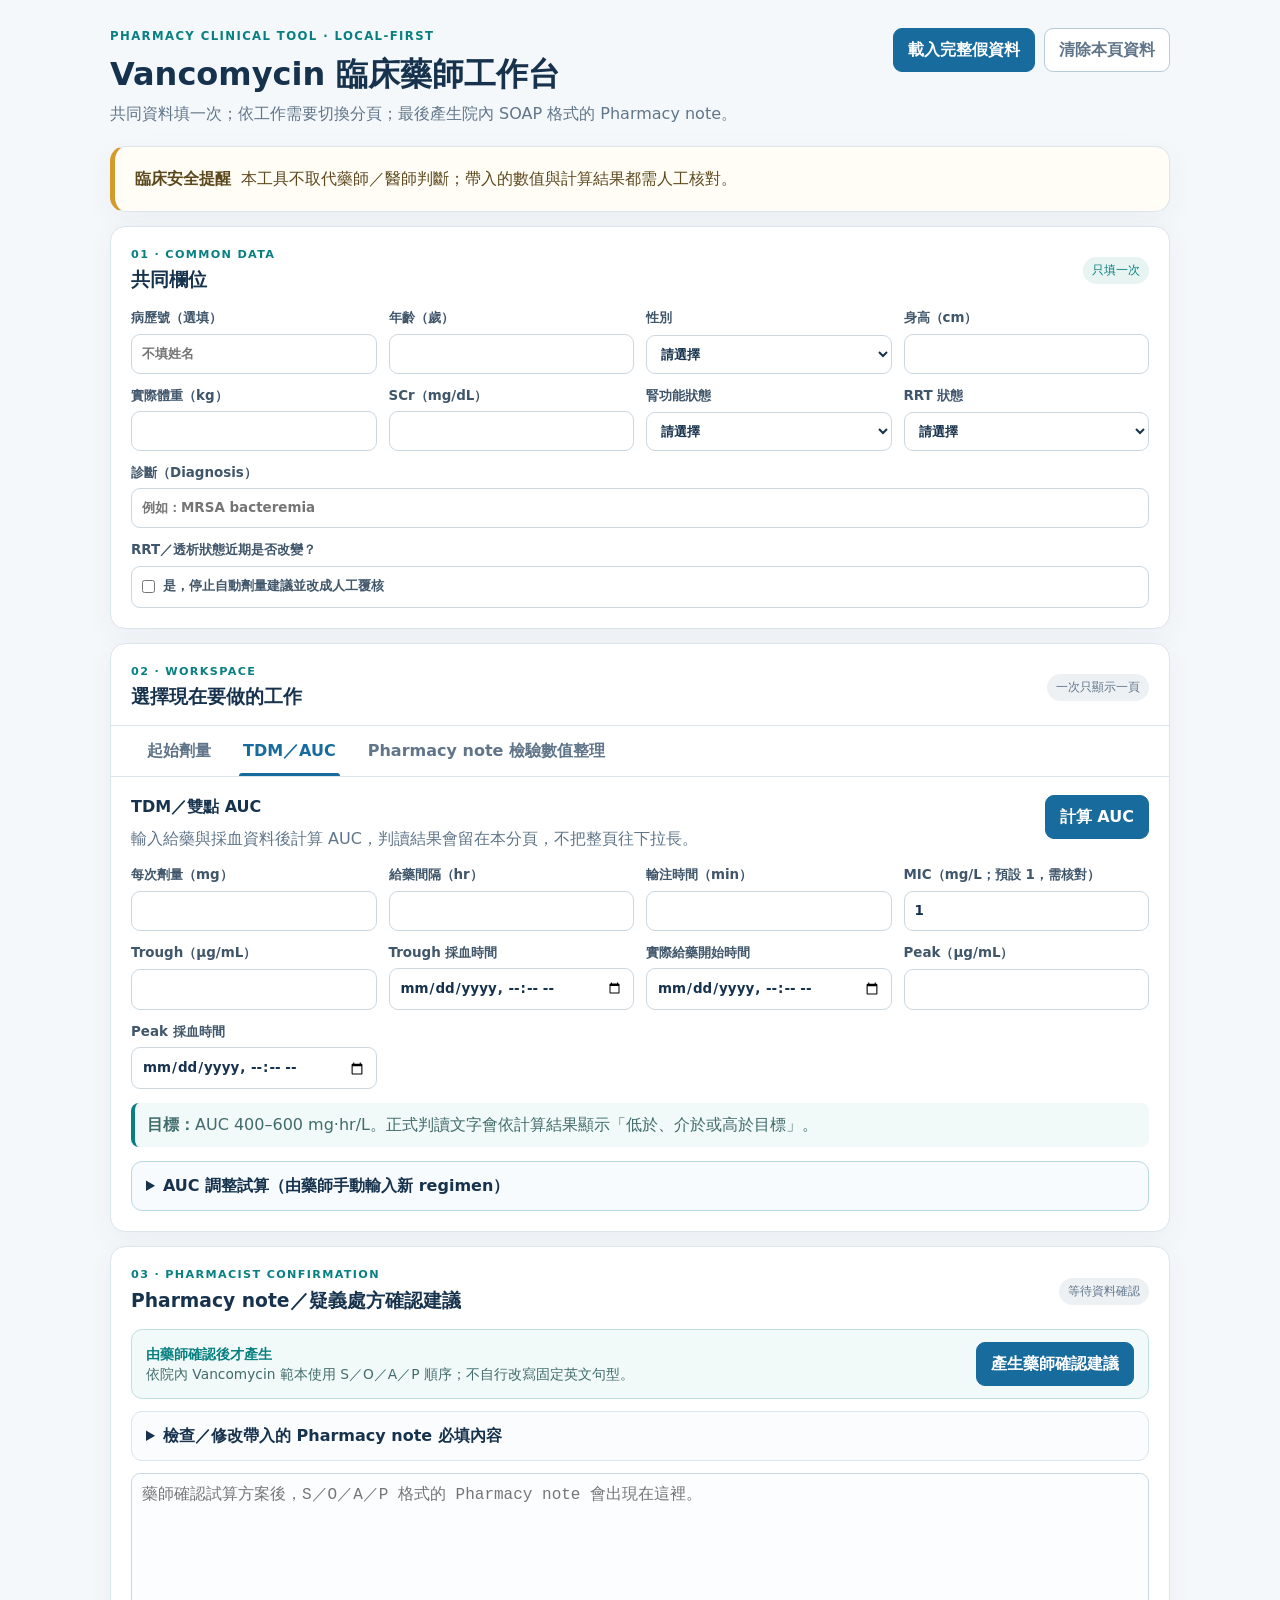
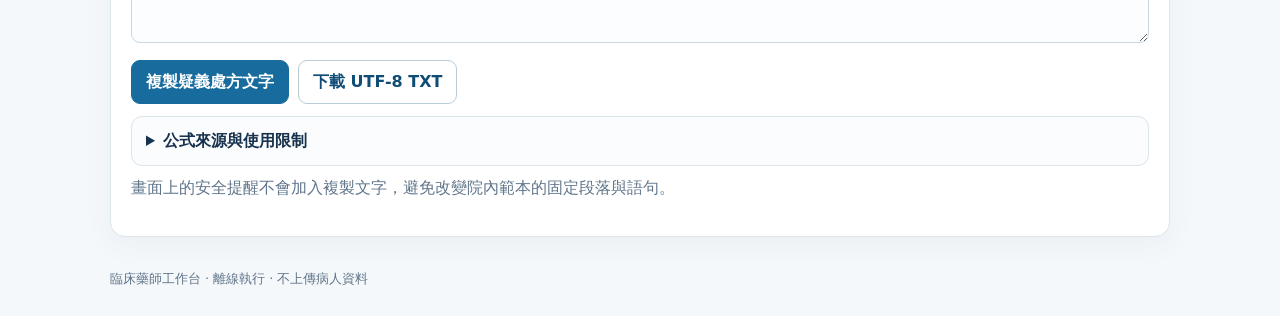
==== commit 634eae03: "C-022 fix: parse lab inputs and guard pharmacy note exports" ====
--- a/index.html
+++ b/index.html
@@ -146,13 +146,13 @@
       </div>
       <div class="form-grid">
         <label>病歷號（選填）<input id="patientId" autocomplete="off" placeholder="不填姓名"></label>
-        <label>年齡（歲）<input id="age" type="number" value="66"></label>
-        <label>性別<select id="sex"><option value="male">男性</option><option value="female">女性</option></select></label>
-        <label>身高（cm）<input id="height" type="number" value="172.1"></label>
-        <label>實際體重（kg）<input id="weight" type="number" value="100"></label>
-        <label>SCr（mg/dL）<input id="scr" type="number" value="0.6"></label>
-        <label>腎功能狀態<select id="renalStable"><option value="stable">相對穩定</option><option value="unstable">不穩定／正在變化</option></select></label>
-        <label>RRT 狀態<select id="rrt"><option value="none">無 RRT</option><option value="hd">間歇性 HD</option><option value="crrt">CRRT</option></select></label>
+        <label>年齡（歲）<input id="age" type="number"></label>
+        <label>性別<select id="sex"><option value="">請選擇</option><option value="male">男性</option><option value="female">女性</option></select></label>
+        <label>身高（cm）<input id="height" type="number"></label>
+        <label>實際體重（kg）<input id="weight" type="number"></label>
+        <label>SCr（mg/dL）<input id="scr" type="number"></label>
+        <label>腎功能狀態<select id="renalStable"><option value="">請選擇</option><option value="stable">相對穩定</option><option value="unstable">不穩定／正在變化</option></select></label>
+        <label>RRT 狀態<select id="rrt"><option value="">請選擇</option><option value="none">無 RRT</option><option value="hd">間歇性 HD</option><option value="crrt">CRRT</option></select></label>
         <label class="full-field">診斷（Diagnosis）<input id="diagnosis" autocomplete="off" placeholder="例如：MRSA bacteremia"></label>
         <label class="full-field">RRT／透析狀態近期是否改變？<span class="check-line"><input id="rrtChanged" type="checkbox">是，停止自動劑量建議並改成人工覆核</span></label>
       </div>
@@ -198,10 +198,10 @@
           <button id="calculateAuc" class="button button-primary" type="button">計算 AUC</button>
         </div>
         <div class="form-grid">
-          <label>每次劑量（mg）<input id="tdmDose" type="number" value="750"></label>
-          <label>給藥間隔（hr）<input id="tdmInterval" type="number" value="12"></label>
-          <label>輸注時間（min）<input id="tdmInfusion" type="number" value="60"></label>
-          <label>MIC（mg/L）<input id="tdmMic" type="number" value="1"></label>
+          <label>每次劑量（mg）<input id="tdmDose" type="number"></label>
+          <label>給藥間隔（hr）<input id="tdmInterval" type="number"></label>
+          <label>輸注時間（min）<input id="tdmInfusion" type="number"></label>
+          <label>MIC（mg/L；預設 1，需核對）<input id="tdmMic" type="number" value="1"></label>
           <label>Trough（µg/mL）<input id="tdmTrough" type="number"></label>
           <label>Trough 採血時間<input id="tdmTroughTime" type="datetime-local"></label>
           <label>實際給藥開始時間<input id="tdmDoseTime" type="datetime-local"></label>
@@ -225,8 +225,8 @@
             <div class="form-grid">
               <label>後續每次劑量（mg）<input id="nextDose" type="number" min="250" step="250" placeholder="可手動輸入；箭頭每格250"></label>
               <label>後續給藥間隔（hr）<input id="nextInterval" type="number" placeholder="例如 12"></label>
-              <label>後續輸注時間（min）<input id="nextInfusion" type="number" value="60"></label>
-              <label>Peak 後至下次給藥（hr）<input id="nextInfusionGap" type="number" value="8"></label>
+              <label>後續輸注時間（min）<input id="nextInfusion" type="number"></label>
+              <label>Peak 後至下次給藥（hr）<input id="nextInfusionGap" type="number"></label>
               <label>模擬給藥次數（1–15）<input id="simulationDoses" type="number" min="1" max="15" value="15"></label>
             </div>
             <div class="action-row" style="margin-top:12px"><button id="calculateTrial" class="button button-primary" type="button">試算調整後 AUC</button></div>
@@ -240,6 +240,14 @@
             <details id="serialPrediction" class="serial-panel" hidden>
               <summary>後續每次給藥的預測濃度與圖表</summary>
               <div class="details-body">
+                <p><strong>保持目前 regimen</strong></p>
+                <div class="table-wrap">
+                  <table>
+                    <thead><tr><th>給藥次序</th><th>時間</th><th>給藥前 trough</th><th>輸注結束 peak</th><th>下次 trough</th></tr></thead>
+                    <tbody id="currentSimulationRows"></tbody>
+                  </table>
+                </div>
+                <p><strong>藥師輸入的新 regimen</strong></p>
                 <div class="table-wrap">
                   <table>
                     <thead><tr><th>給藥次序</th><th>時間</th><th>給藥前 trough</th><th>輸注結束 peak</th><th>下次 trough</th></tr></thead>
@@ -248,7 +256,7 @@
                 </div>
                 <div class="chart-wrap"><svg id="concentrationChart" viewBox="0 0 760 300" role="img" aria-label="目前與調整後逐次 vancomycin 濃度預測曲線"></svg></div>
                 <div class="chart-legend"><span class="legend-line">目前 regimen</span><span class="legend-line adjusted">藥師輸入的新 regimen</span><span class="legend-dot">實際 TDM 濃度</span></div>
-                <p class="adjustment-note">圖表是藥動學模型預測，不是實際量測，也不是自動醫囑。</p>
+                <p class="adjustment-note">兩方案各以第 1 次模擬給藥為 0 小時，比較相對時間，並非同一實際給藥時間軸。目前方案以實測 trough 為起始濃度；新方案以本次 peak 衰減至下次給藥的濃度起算。紅點標示目前方案採用的實測 trough。圖表是藥動學模型預測，不是自動醫囑。</p>
               </div>
             </details>
           </div>
@@ -267,8 +275,10 @@
         <ul class="fixed-fields" aria-label="預設抓取項目">
           <li>PCT</li><li>CRP</li><li>ESR</li><li>BUN</li><li>CRE</li><li>WBC</li><li>N.band</li><li>N.seg.</li><li>Hb</li><li>PL</li><li>Vital signs</li><li>Vanco peak</li><li>Vanco trough</li><li>T1/2</li>
         </ul>
+        <label>貼上格式<select id="his2Format"><option value="fixed">固定 Excel A–G 格式（保留空白 Tab）</option><option value="table">欄名 TSV：採血時間／檢驗項目／結果／單位</option></select></label>
+        <p class="helper">僅支援以上兩種格式；尚未驗收所有 HIS2 剪貼版型。固定格式以院內 Excel 單位解讀；一般 TSV 需明列單位與實際採血日期／時間，不接受報告時間代替。請勿貼姓名、病歷號等識別資料。同一病例可補資料；新病例請先按「清除本頁資料」。</p>
         <label>從 HIS2 複製後貼在這裡
-          <textarea id="his2Paste" class="paste-box" rows="7" placeholder="不需要自己挑數字；貼上後會依固定項目整理。資料只在這個瀏覽器頁面處理。"></textarea>
+          <textarea id="his2Paste" class="paste-box" rows="7" placeholder="保留原始 Tab 與空白欄。解析後請核對日期、項目、數值及單位。資料不會上傳。"></textarea>
         </label>
         <div class="action-row import-actions">
           <button id="sampleHis2" class="button" type="button">放入無個資範例</button>
@@ -278,8 +288,8 @@
           <div class="preview-card"><small>檢驗與 CBC</small><p id="previewLabs"></p></div>
           <div class="preview-card"><small>生命徵象</small><p id="previewVitals"></p></div>
           <div class="preview-card"><small>Vancomycin level</small><p id="previewVanco"></p></div>
-          <div class="warning-box">欄位與單位依院內 Excel 規則整理；空白、異常格式或找不到的項目會保留給藥師確認，不自行猜數字。</div>
-          <div class="apply-row"><button id="applyHis2" class="button button-primary" type="button">確認並帶入其他分頁</button></div>
+          <div id="his2Messages" class="warning-box" role="status" style="white-space:pre-wrap"></div><label class="check-line"><input id="his2Reviewed" type="checkbox">我已核對項目、數值、來源單位與實際採血日期／時間</label>
+          <div class="apply-row"><button id="applyHis2" disabled class="button button-primary" type="button">確認並帶入其他分頁</button></div>
         </div>
       </section>
     </section>
@@ -336,18 +346,15 @@
 
     const sample = [
       'Peak\\t17.6\\t\\t2026/08/28\\tPCT\\t1.2', 'Trough\\t10.2\\t\\t\\tCRP\\t3.4', 'T1/2\\t10.71\\t\\t\\tESR\\t50',
-      '\\t\\t\\t\\tBUN\\t16.8', '\\t\\t\\t\\tCRE\\t0.6', '\\t\\t\\t2026/08/28\\tWBC\\t8.02', '\\t\\t\\t\\tN.band\\t',
+      '\\t\\t\\t\\tBUN\\t16.8', '\\t\\t\\t\\tCRE\\t0.6', '\\t\\t\\t2026/08/28\\tWBC\\t8.02', '\\t\\t\\t\\tN.band\\t0',
       '\\t\\t\\t\\tN.seg.\\t80.9', '\\t\\t\\t\\tHb\\t11.9', '\\t\\t\\t\\tPL\\t138', '日期\\t\\t體溫\\t\\t脈搏\\t呼吸\\t血壓mmHg', '1150828\\t\\t35.5\\t\\t91\\t13\\t128/66'
     ].join('\n').replaceAll('\\t','\t');
-    const output = {
-      labs: '2026/08/28 PCT: 1.2ng/mL, CRP: 3.4mg/dl, ESR: 50mm/hr, BUN: 16.8mg/dl, CRE: 0.6mg/dl, CrCl: 82.9ml/min.\n2026/08/28 WBC: 8.02 *10^3/ul, N.band: 0%, N.seg.: 80.9%, Hb: 11.9g/dL, PL: 138 *10^3/ul.',
-      vitals: '2026/08/28 Vital signs: T: 35.5C, HR: 91, RR: 13, BP: 128/66 mmHg.',
-      vanco: '2026/08/30 Vanco(peak): 17.6μg/ml、Vanco(trough): 10.2μg/ml、t1/2: 10.71hr.'
-    };
     let currentAucResult = null;
     let currentTrialResult = null;
+    let approvedNoteSnapshot = null;
 
     function clearApprovedNote(message = '資料已變更，請重新產生 Pharmacy note') {
+      approvedNoteSnapshot = null;
       document.getElementById('noteOutput').value = '';
       document.getElementById('noteGate').textContent = message;
       document.getElementById('noteGate').className = 'pill pill-muted';
@@ -355,18 +362,27 @@
 
     function clearTdmDerived() {
       currentAucResult = null;
-      currentTrialResult = null;
+      clearTrialDerived();
       document.getElementById('aucResults').hidden = true;
       document.getElementById('micExplanation').hidden = true;
+      document.getElementById('vanco').value = '';
+      clearApprovedNote();
+    }
+
+    function clearTrialDerived() {
+      currentTrialResult = null;
       document.getElementById('trialResults').hidden = true;
       document.getElementById('serialPrediction').hidden = true;
-      document.getElementById('vanco').value = output.vanco;
-      document.getElementById('previewVanco').textContent = output.vanco;
+      document.getElementById('currentSimulationRows').innerHTML = '';
+      document.getElementById('simulationRows').innerHTML = '';
+      document.getElementById('concentrationChart').innerHTML = '';
+      document.getElementById('trialNote').textContent = '請完成有效的新方案輸入後重新試算。';
       clearApprovedNote();
     }
 
     function numberValue(id) {
-      return Number.parseFloat(document.getElementById(id).value);
+      const raw = document.getElementById(id).value.trim();
+      return raw ? Number(raw) : NaN;
     }
 
     function calculateDose() {
@@ -375,8 +391,13 @@
       const weight = numberValue('weight');
       const scr = numberValue('scr');
       const female = document.getElementById('sex').value === 'female';
-      if (![age, height, weight, scr].every(Number.isFinite) || scr <= 0) return null;
+      if (![age, height, weight, scr].every(Number.isFinite) || !['male','female'].includes(document.getElementById('sex').value) || !['none','hd','crrt'].includes(document.getElementById('rrt').value) || !['stable','unstable'].includes(document.getElementById('renalStable').value) || age < 18 || age >= 140 || height <= 0 || weight <= 0 || scr <= 0) {
+        ['doseIbw','doseCrcl','doseWeight','loadingDose','maintenanceDose','firstMonitoring'].forEach(id => { document.getElementById(id).textContent = '—'; });
+        document.getElementById('dosePlanStatus').textContent = '請填寫有效成人年齡、性別、身高、體重、實測 SCr（mg/dL），並選擇腎功能與 RRT 狀態；不可缺漏或補入預設值。';
+        return null;
+      }
       const ibw = (female ? 45.5 : 50) + 2.3 * (height / 2.54 - 60);
+      if (ibw <= 0) { ['doseIbw','doseCrcl','doseWeight','loadingDose','maintenanceDose','firstMonitoring'].forEach(id => { document.getElementById(id).textContent = '—'; }); document.getElementById('dosePlanStatus').textContent = '身高無法產生有效 IBW，請人工確認。'; return null; }
       const adjusted = weight > ibw * 1.2;
       const calculationWeight = adjusted ? ibw + 0.4 * (weight - ibw) : weight;
       const scrUsed = age > 65 && scr < 1 ? 1 : scr;
@@ -454,6 +475,7 @@
         clearTdmDerived();
         return null;
       }
+      // Excel 工作表1 B14:B23: retain the source trapezoidal AUC method.
       const k = Math.log(peak / trough) / eliminationHours;
       const peakAfterEndHours = doseToPeakHours - infusion;
       const endConcentration = peak * Math.exp(k * peakAfterEndHours);
@@ -473,7 +495,7 @@
         clearTdmDerived();
         return null;
       }
-      const status = aucMic < 400 ? '低於目標' : aucMic <= 600 ? '目標範圍內' : '高於目標';
+      const status = mic !== 1 ? '需人工判讀（MIC≠1）' : aucMic < 400 ? '低於目標' : aucMic <= 600 ? '目標範圍內' : '高於目標';
       document.getElementById('aucValue').textContent = `${auc24.toFixed(2)} mg·hr/L`;
       document.getElementById('micValue').textContent = `${mic.toFixed(2)} mg/L`;
       document.getElementById('aucMicValue').textContent = aucMic.toFixed(2);
@@ -486,7 +508,7 @@
         : `本次 AUC24／MIC＝${auc24.toFixed(2)} ÷ ${mic.toFixed(2)}＝${aucMic.toFixed(2)}。`;
       document.getElementById('micExplanation').hidden = false;
       const cautions = [];
-      if (mic > 1) cautions.push('MIC > 1 時，不建議只依這份 AUC 試算。');
+      if (mic !== 1) cautions.push('MIC≠1：AUC24 與 AUC24/MIC 是不同數值；保留計算結果供人工覆核，停止自動目標判讀及 Pharmacy note 建議。');
       const renal = calculateDose();
       if (renal && renal.scrUsed !== numberValue('scr')) cautions.push(`年齡大於 65 歲，CrCl 計算使用 SCr ${renal.scrUsed.toFixed(1)} mg/dL。`);
       if (renal?.adjusted) cautions.push('體重超過 IBW 120%，CrCl 使用 AdjBW 0.4。');
@@ -504,7 +526,10 @@
       const infusionMinutes = numberValue('nextInfusion');
       const nextInfusionGap = numberValue('nextInfusionGap');
       const simulationDoses = numberValue('simulationDoses');
-      if (!model || ![dose, interval, infusionMinutes, nextInfusionGap, simulationDoses].every(Number.isFinite) || dose <= 0 || interval <= 0 || infusionMinutes <= 0 || nextInfusionGap < 0 || interval <= infusionMinutes / 60 || !Number.isInteger(simulationDoses) || simulationDoses < 1 || simulationDoses > 15) return null;
+      if (!model || ![dose, interval, infusionMinutes, nextInfusionGap, simulationDoses].every(Number.isFinite) || dose <= 0 || interval <= 0 || infusionMinutes <= 0 || nextInfusionGap < 0 || interval <= infusionMinutes / 60 || !Number.isInteger(simulationDoses) || simulationDoses < 1 || simulationDoses > 15) {
+        clearTrialDerived();
+        return null;
+      }
       const infusionHours = infusionMinutes / 60;
       const end = (dose / infusionHours) * (1 - Math.exp(-model.k * infusionHours)) / (model.k * model.vd * (1 - Math.exp(-model.k * interval)));
       const trough = end * Math.exp(-model.k * (interval - infusionHours));
@@ -512,7 +537,7 @@
       const aucMic = auc24 / model.mic;
       const startPreDose = model.peak * Math.exp(-model.k * nextInfusionGap);
       currentTrialResult = { dose, interval, infusionMinutes, infusionHours, nextInfusionGap, simulationDoses, startPreDose, peak:end, trough, auc24, aucMic };
-      document.getElementById('trialRegimen').textContent = `${dose.toFixed(0)} mg q${interval.toFixed(0)}h`;
+      document.getElementById('trialRegimen').textContent = `${dose} mg q${interval}h`;
       document.getElementById('trialAuc').textContent = `${auc24.toFixed(2)} mg·hr/L`;
       document.getElementById('trialAucMic').textContent = aucMic.toFixed(2);
       document.getElementById('trialLevels').textContent = `${end.toFixed(2)}／${trough.toFixed(2)} mg/L`;
@@ -523,54 +548,53 @@
       return currentTrialResult;
     }
 
-    function renderSerialPrediction(model, trial) {
+    function predictSerialConcentrations(model, regimen, preDose, count) {
       const rows = [];
-      let preDose = trial.startPreDose;
-      for (let index = 0; index < trial.simulationDoses; index += 1) {
-        const doseTime = index * trial.interval;
-        const peak = preDose * Math.exp(-model.k * trial.infusionHours) + (trial.dose / trial.infusionHours) / (model.vd * model.k) * (1 - Math.exp(-model.k * trial.infusionHours));
-        const nextTrough = peak * Math.exp(-model.k * (trial.interval - trial.infusionHours));
+      // Excel B30:P31 and B39:P40 share this recurrence; only the initial level differs.
+      for (let index = 0; index < count; index += 1) {
+        const doseTime = index * regimen.interval;
+        const peak = preDose * Math.exp(-model.k * regimen.infusionHours) + (regimen.dose / regimen.infusionHours) / (model.vd * model.k) * (1 - Math.exp(-model.k * regimen.infusionHours));
+        const nextTrough = peak * Math.exp(-model.k * (regimen.interval - regimen.infusionHours));
         rows.push({ number:index + 1, doseTime, preDose, peak, nextTrough });
         preDose = nextTrough;
       }
-      document.getElementById('simulationRows').innerHTML = rows.map((row) => `<tr><td>第 ${row.number} 次</td><td>${row.doseTime.toFixed(0)} hr</td><td>${row.preDose.toFixed(2)} mg/L</td><td>${row.peak.toFixed(2)} mg/L</td><td>${row.nextTrough.toFixed(2)} mg/L</td></tr>`).join('');
+      return rows;
+    }
+
+    function renderSerialPrediction(model, trial) {
+      const rows = predictSerialConcentrations(model, trial, trial.startPreDose, trial.simulationDoses);
+      const currentRows = predictSerialConcentrations(model, model, model.trough, trial.simulationDoses);
+      const tableRows = (values) => values.map((row) => `<tr><td>第 ${row.number} 次</td><td>${Number(row.doseTime.toFixed(2))} hr</td><td>${row.preDose.toFixed(2)} mg/L</td><td>${row.peak.toFixed(2)} mg/L</td><td>${row.nextTrough.toFixed(2)} mg/L</td></tr>`).join('');
+      document.getElementById('currentSimulationRows').innerHTML = tableRows(currentRows);
+      document.getElementById('simulationRows').innerHTML = tableRows(rows);
       const panel = document.getElementById('serialPrediction');
       panel.hidden = false;
-      drawSerialChart(model, trial, rows);
+      drawSerialChart(model, trial, rows, currentRows);
       return rows;
     }
 
-    function steadyStateConcentration(model, dose, interval, infusionHours, time) {
-      const end = (dose / infusionHours) * (1 - Math.exp(-model.k * infusionHours)) / (model.k * model.vd * (1 - Math.exp(-model.k * interval)));
-      const trough = end * Math.exp(-model.k * (interval - infusionHours));
-      const elapsed = ((time % interval) + interval) % interval;
-      if (elapsed <= infusionHours) {
-        return trough * Math.exp(-model.k * elapsed) + (dose / infusionHours) / (model.vd * model.k) * (1 - Math.exp(-model.k * elapsed));
-      }
-      return end * Math.exp(-model.k * (elapsed - infusionHours));
-    }
-
-    function drawSerialChart(model, trial, rows) {
+    function serialChartPoints(model, regimen, rows) {
+      return rows.flatMap((row) => {
+        // Include the exact infusion end so every plotted peak agrees with the table.
+        const times = [...new Set([0, regimen.infusionHours, regimen.interval,
+          ...Array.from({ length:21 }, (_, index) => regimen.interval * index / 20)])].sort((a, b) => a - b);
+        return times.map((local) => ({
+          time:row.doseTime + local,
+          concentration:local <= regimen.infusionHours
+            ? row.preDose * Math.exp(-model.k * local) + (regimen.dose / regimen.infusionHours) / (model.vd * model.k) * (1 - Math.exp(-model.k * local))
+            : row.peak * Math.exp(-model.k * (local - regimen.infusionHours))
+        }));
+      });
+    }
+
+    function drawSerialChart(model, trial, rows, currentRows) {
       const svg = document.getElementById('concentrationChart');
       const width = 760;
       const height = 300;
       const margin = { left:48, right:18, top:18, bottom:36 };
-      const totalHours = rows.length * trial.interval;
-      const currentPoints = [];
-      const adjustedPoints = [];
-      for (let index = 0; index <= 120; index += 1) {
-        const time = totalHours * index / 120;
-        currentPoints.push({ time, concentration:steadyStateConcentration(model, model.dose, model.interval, model.infusionHours, time) });
-      }
-      rows.forEach((row) => {
-        for (let index = 0; index <= 20; index += 1) {
-          const local = trial.interval * index / 20;
-          const concentration = local <= trial.infusionHours
-            ? row.preDose * Math.exp(-model.k * local) + (trial.dose / trial.infusionHours) / (model.vd * model.k) * (1 - Math.exp(-model.k * local))
-            : row.peak * Math.exp(-model.k * (local - trial.infusionHours));
-          adjustedPoints.push({ time:row.doseTime + local, concentration });
-        }
-      });
+      const totalHours = Math.max(rows.length * trial.interval, currentRows.length * model.interval);
+      const currentPoints = serialChartPoints(model, model, currentRows);
+      const adjustedPoints = serialChartPoints(model, trial, rows);
       const maxConcentration = Math.max(...currentPoints.map((point) => point.concentration), ...adjustedPoints.map((point) => point.concentration), 1) * 1.2;
       const position = (point) => [
         margin.left + (width - margin.left - margin.right) * point.time / totalHours,
@@ -593,87 +617,268 @@
     }
 
     function updateVancoSummary() {
-      let text = output.vanco;
+      let text = '';
       if (currentAucResult) {
         const compact = (value) => String(Number(value.toFixed(2)));
         const levelDate = (document.getElementById('tdmPeakTime').value.split('T')[0] || '').replaceAll('-', '/') || '____/__/__';
-        text = `${levelDate} Vanco(peak): ${compact(currentAucResult.peak)}μg/ml、Vanco(trough): ${compact(currentAucResult.trough)}μg/ml、t1/2: ${compact(currentAucResult.halfLife)}hr、AUC: ${currentAucResult.auc24.toFixed(2)} mcg·h/mL.`;
+        text = `${levelDate} Vanco(peak): ${compact(currentAucResult.peak)}μg/ml、Vanco(trough): ${compact(currentAucResult.trough)}μg/ml、t1/2: ${compact(currentAucResult.halfLife)}hr、AUC: ${currentAucResult.auc24.toFixed(2)} mcg·h/mL.\nTrough sample: ${document.getElementById('tdmTroughTime').value.replace('T',' ')}; Peak sample: ${document.getElementById('tdmPeakTime').value.replace('T',' ')}.`;
       }
       document.getElementById('vanco').value = text;
-      document.getElementById('previewVanco').textContent = text;
       return text;
     }
 
+    const his2Fields = {
+      PCT:{ unit:'ng/mL', group:'labs' }, CRP:{ unit:'mg/dL', group:'labs' }, ESR:{ unit:'mm/hr', group:'labs' },
+      BUN:{ unit:'mg/dL', group:'labs' }, CRE:{ unit:'mg/dL', group:'labs' }, WBC:{ unit:'*10^3/uL', group:'cbc' },
+      'N.band':{ unit:'%', group:'cbc' }, 'N.seg.':{ unit:'%', group:'cbc' }, Hb:{ unit:'g/dL', group:'cbc' }, PL:{ unit:'*10^3/uL', group:'cbc' },
+      Peak:{ unit:'mg/L', group:'vanco' }, Trough:{ unit:'mg/L', group:'vanco' }, 'T1/2':{ unit:'hr', group:'vanco' }
+    };
+    function normalizeLabName(value) {
+      const name = String(value).trim().toLowerCase().replace(/[\s._-]/g,'');
+      const aliases = { creatinine:'CRE', scr:'CRE', cr:'CRE', creat:'CRE', platelet:'PL', platelets:'PL', plt:'PL', hgb:'Hb', nband:'N.band', nseg:'N.seg.', vancopeak:'Peak', vancomycinpeak:'Peak', vancotrough:'Trough', vancomycintrough:'Trough' };
+      return aliases[name] || Object.keys(his2Fields).find(key => key.toLowerCase().replace(/[\s._-]/g,'') === name) || null;
+    }
+    function parseLabDate(value) {
+      const raw = String(value || '').trim();
+      const match = raw.match(/^(\d{3,4})[\/-](\d{1,2})[\/-](\d{1,2})(?:[T\s]+(\d{1,2}):(\d{2})(?::(\d{2}))?)?$/) || raw.match(/^(\d{3,4})(\d{2})(\d{2})$/);
+      if (!match) return null;
+      const year = Number(match[1]) + (match[1].length === 3 ? 1911 : 0);
+      const month = Number(match[2]), day = Number(match[3]), hour = Number(match[4] || 0), minute = Number(match[5] || 0), second = Number(match[6] || 0);
+      const date = new Date(Date.UTC(year, month - 1, day, hour, minute, second));
+      if (year < 1912 || month < 1 || month > 12 || day < 1 || date.getUTCFullYear() !== year || date.getUTCMonth() !== month - 1 || date.getUTCDate() !== day || hour > 23 || minute > 59 || second > 59) return null;
+      const pad = n => String(n).padStart(2,'0');
+      const dayText = `${year}/${pad(month)}/${pad(day)}`;
+      return { display:dayText + (match[4] !== undefined ? ` ${pad(hour)}:${pad(minute)}${second ? ':' + pad(second) : ''}` : ''), iso:dayText.replaceAll('/','-') + (match[4] !== undefined ? `T${pad(hour)}:${pad(minute)}${second ? ':' + pad(second) : ''}` : ''), hasTime:match[4] !== undefined };
+    }
+    function normalizeLabUnit(value) {
+      return String(value).trim().toLowerCase().replace(/[μµ]/g,'u').replace(/×/g,'*').replace(/\s/g,'').replace(/10³/g,'10^3').replace(/\bhrs?\b/g,'hr');
+    }
+    function parseHis2Text(raw, format = 'fixed') {
+      const result = { containsLevels:false, containsCreatinine:false, records:[], vitals:[], errors:[], warnings:[], missing:[], labs:'', vitalText:'', vanco:'', canApply:false };
+      if (!String(raw).trim()) { result.errors.push('請先貼上檢驗資料。'); return result; }
+      if (raw.length > 100000) { result.errors.push('資料過長，請只貼上本次所需的去識別化檢驗資料。'); return result; }
+      const rows = raw.replace(/\r\n?/g,'\n').split('\n').map(line => line.split('\t').map(cell => cell.trim()));
+      const add = (name, value, unit, date, line, fixed = false) => {
+        if (!name) return;
+        if (['Peak','Trough'].includes(name)) result.containsLevels = true;
+        if (name === 'CRE') result.containsCreatinine = true;
+        if (String(value || '').trim() === '') { result.warnings.push(`第 ${line} 列 ${name} 空白，未帶入（不補 0）。`); return; }
+        const number = Number(value);
+        if (!/^\d+(?:\.\d+)?$/.test(String(value)) || !Number.isFinite(number) || number < 0 || (['CRE','Peak','Trough','T1/2'].includes(name) && number <= 0)) {
+          result.errors.push(`第 ${line} 列 ${name} 不是可用的非負數值；含 <、>、文字或負數時請人工確認。`); return;
+        }
+        const expected = his2Fields[name].unit;
+        const unitNorm = normalizeLabUnit(unit);
+        const allowed = [normalizeLabUnit(expected)];
+        if (['Peak','Trough'].includes(name)) allowed.push('ug/ml');
+        if (['WBC','PL'].includes(name)) allowed.push('10^3/ul','10^9/l');
+        if (!fixed && !allowed.includes(unitNorm)) { result.errors.push(`第 ${line} 列 ${name} 單位需為 ${expected}${['Peak','Trough'].includes(name) ? '（或等值 µg/mL）' : ''}；未換算或帶入。`); return; }
+        if (!date && his2Fields[name].group !== 'vanco') { result.errors.push(`第 ${line} 列 ${name} 缺少有效採血日期。`); return; }
+        if (date && !date.hasTime && ['Peak','Trough'].includes(name)) result.warnings.push(`${name} 只有日期，未帶入 TDM；請補實際採血時間。`);
+        if (!date && ['Peak','Trough'].includes(name)) result.warnings.push(`${name} 沒有實際採血日期時間，僅預覽、不帶入 TDM。`);
+        result.records.push({ name, value:number, unit:expected, date, line, group:his2Fields[name].group, unitSource:fixed ? '固定 Excel 格式單位' : '原文單位' });
+      };
+      if (format === 'table') {
+        const headerIndex = rows.findIndex(row => row.some(cell => /^(檢驗項目|項目|test)$/i.test(cell)));
+        if (headerIndex < 0) result.errors.push('需有欄名：採血時間（或採血日期）、檢驗項目、結果、單位，欄位以 Tab 分隔。');
+        else {
+          const headers = rows[headerIndex];
+          const find = re => headers.findIndex(cell => re.test(cell));
+          const nameIndex = find(/^(檢驗項目|項目|test)$/i), valueIndex = find(/^(結果|數值|value)$/i), unitIndex = find(/^(單位|unit)$/i), dateIndex = find(/^(採血時間|採血日期|sample time|sample date)$/i);
+          if ([valueIndex,unitIndex,dateIndex].some(index => index < 0)) result.errors.push('缺少結果、單位或採血日期／時間欄。報告時間不視為採血時間。');
+          else rows.slice(headerIndex + 1).forEach((row,index) => {
+            if (row.every(cell => !cell)) return;
+            const name = normalizeLabName(row[nameIndex]);
+            if (!name) { result.warnings.push(`第 ${headerIndex + index + 2} 列非支援檢驗項目，已略過。`); return; }
+            const date = parseLabDate(row[dateIndex]);
+            if (!date) { result.errors.push(`第 ${headerIndex + index + 2} 列採血日期／時間無效，未帶入。`); return; }
+            add(name,row[valueIndex],row[unitIndex],date,headerIndex + index + 2);
+          });
+        }
+      } else if (format === 'fixed') {
+        let labDate = null;
+        rows.forEach((row,index) => {
+          if (normalizeLabName(row[4]) && row[3]) {
+            labDate = parseLabDate(row[3]);
+            if (!labDate) result.errors.push(`第 ${index + 1} 列 D 欄日期無效。`);
+          }
+          const lab = normalizeLabName(row[4]);
+          if (lab && his2Fields[lab].group !== 'vanco') add(lab,row[5],his2Fields[lab].unit,labDate,index + 1,true);
+          const level = normalizeLabName(row[0]);
+          if (level && his2Fields[level].group === 'vanco') add(level,row[1],his2Fields[level].unit,null,index + 1,true);
+          if (row[0] === '日期' && /體溫/.test(row[2]) && /脈搏/.test(row[4]) && /呼吸/.test(row[5]) && /血壓/.test(row[6])) {
+            const values = rows[index + 1] || [], date = parseLabDate(values[0]);
+            if (!date) { result.errors.push('生命徵象日期無效或缺漏。'); return; }
+            if (![values[2],values[4],values[5]].every(value => /^\d+(?:\.\d+)?$/.test(value || '')) || !/^\d+\/\d+$/.test(values[6] || '')) { result.errors.push('生命徵象數值或血壓格式無效，未帶入。'); return; }
+            result.vitals.push({ date, temperature:values[2], pulse:values[4], respiration:values[5], bp:values[6] });
+          }
+        });
+        result.warnings.push('固定 A–G 格式以院內 Excel 單位解讀；請確認來源單位一致。未從沒有採血時間的濃度猜測時間。');
+      } else result.errors.push('請選擇支援的貼上格式。');
+      for (const name of Object.keys(his2Fields)) {
+        const entries = result.records.filter(record => record.name === name);
+        if (entries.length > 1) result.errors.push(`${name} 有 ${entries.length} 筆結果，請先選定本次要用的一筆再貼上；不自動選最新或最高值。`);
+        if (!entries.length) result.missing.push(name);
+      }
+      if (result.vitals.length > 1) result.errors.push('生命徵象有多筆，請先選定本次要用的一筆。');
+      if (!result.records.length && !result.vitals.length && !result.errors.length) result.errors.push('未找到支援欄位；請確認格式、空白欄與 Tab，或改用手動輸入。');
+      const groups = new Map();
+      result.records.filter(record => record.group !== 'vanco').forEach(record => {
+        const key = `${record.date.display}|${record.group}`;
+        if (!groups.has(key)) groups.set(key,[]);
+        groups.get(key).push(record);
+      });
+      result.labs = [...groups.values()].map(records => `${records[0].date.display} ${records.map(record => `${record.name}: ${record.value}${record.unit}`).join(', ')}.`).join('\n');
+      result.vitalText = result.vitals.map(vital => `${vital.date.display} Vital signs: T: ${vital.temperature}C, HR: ${vital.pulse}, RR: ${vital.respiration}, BP: ${vital.bp} mmHg.`).join('\n');
+      result.vanco = result.records.filter(record => record.group === 'vanco').map(record => `${record.date ? record.date.display : '採血日期時間未提供'} ${record.name}: ${record.value} ${record.unit}`).join('\n');
+      result.canApply = !result.errors.length && !!(result.records.length || result.vitals.length);
+      return result;
+    }
+    let currentHis2 = null;
+    function invalidateHis2() {
+      clearApprovedNote('貼上內容或格式已變更，請重新整理、核對後產生 Pharmacy note');
+      currentHis2 = null;
+      document.getElementById('applyHis2').disabled = true;
+      document.getElementById('his2Reviewed').checked = false;
+      document.getElementById('preview').hidden = true;
+    }
     function parseHis2() {
       const paste = document.getElementById('his2Paste');
-      if (!paste.value.trim()) { paste.focus(); return false; }
-      document.getElementById('previewLabs').textContent = output.labs;
-      document.getElementById('previewVitals').textContent = output.vitals;
-      document.getElementById('previewVanco').textContent = currentAucResult ? updateVancoSummary() : output.vanco;
+      const parsed = parseHis2Text(paste.value, document.getElementById('his2Format').value || 'fixed');
+      currentHis2 = { ...parsed, previousLabs:document.getElementById('labs').value, previousVitals:document.getElementById('vitals').value, source:paste.value, format:document.getElementById('his2Format').value || 'fixed' };
+      document.getElementById('previewLabs').textContent = parsed.labs || ('未找到；將保留既有檢驗文字，需重新核對：\n' + (document.getElementById('labs').value || '目前空白'));
+      document.getElementById('previewVitals').textContent = parsed.vitalText || ('未找到；將保留既有生命徵象，需重新核對：\n' + (document.getElementById('vitals').value || '目前空白'));
+      document.getElementById('previewVanco').textContent = parsed.vanco || '未找到 Vancomycin level（不覆寫既有 TDM）';
+      document.getElementById('his2Messages').textContent = [...parsed.errors.map(message => '不可帶入：' + message), ...parsed.warnings.map(message => '需核對：' + message), parsed.missing.length ? '未找到（不補值）：' + parsed.missing.join('、') : ''].filter(Boolean).join('\n');
+      document.getElementById('his2Reviewed').checked = false;
+      document.getElementById('applyHis2').disabled = true;
       document.getElementById('preview').hidden = false;
-      return true;
-    }
-
-    function applyHis2({ switchToTdm = true } = {}) {
-      clearApprovedNote('檢驗數值已帶入，待人工確認');
-      document.getElementById('labs').value = output.labs;
-      document.getElementById('vitals').value = output.vitals;
-      document.getElementById('vanco').value = output.vanco;
-      if (currentAucResult) updateVancoSummary();
-      document.getElementById('scr').value = '0.6';
-      document.getElementById('tdmTrough').value = '10.2';
-      document.getElementById('tdmTroughTime').value = '2026-08-03T08:19';
-      document.getElementById('tdmDoseTime').value = '2026-08-03T08:41';
-      document.getElementById('tdmPeak').value = '17.6';
-      document.getElementById('tdmPeakTime').value = '2026-08-03T11:53';
-      document.getElementById('noteGate').textContent = '檢驗數值已帶入，待人工確認';
+      if (!paste.value.trim()) paste.focus();
+      return parsed.canApply;
+    }
+    function applyHis2({ switchToTdm = true, demo = false } = {}) {
+      const parsed = currentHis2;
+      if (!parsed || !parsed.canApply || (!parsed.labs && parsed.previousLabs !== document.getElementById('labs').value) || (!parsed.vitalText && parsed.previousVitals !== document.getElementById('vitals').value) || parsed.source !== document.getElementById('his2Paste').value || parsed.format !== (document.getElementById('his2Format').value || 'fixed') || (!demo && !document.getElementById('his2Reviewed').checked)) {
+        document.getElementById('noteGate').textContent = '請先整理、處理錯誤並核對預覽後再帶入';
+        return false;
+      }
+      clearTdmDerived();
+      if (parsed.labs) document.getElementById('labs').value = parsed.labs;
+      if (parsed.vitalText) document.getElementById('vitals').value = parsed.vitalText;
+      const creatinine = parsed.records.find(record => record.name === 'CRE');
+      if (parsed.containsCreatinine) document.getElementById('scr').value = creatinine ? String(creatinine.value) : '';
+      let importedTdm = false;
+      for (const name of ['Peak','Trough']) {
+        const record = parsed.records.find(item => item.name === name);
+        if (record && record.date && record.date.hasTime) {
+          document.getElementById('tdm' + name).value = String(record.value);
+          document.getElementById('tdm' + name + 'Time').value = record.date.iso;
+          importedTdm = true;
+        }
+      }
+      if (parsed.containsLevels) {
+        for (const name of ['Peak','Trough']) {
+          const valid = parsed.records.find(record => record.name === name && record.date && record.date.hasTime);
+          if (!valid) { document.getElementById('tdm' + name).value = ''; document.getElementById('tdm' + name + 'Time').value = ''; }
+        }
+        document.getElementById('tdmDoseTime').value = '';
+      }
+      document.getElementById('noteGate').textContent = importedTdm ? '已帶入；請重新確認實際給藥時間、療程與兩點採血後計算' : '已帶入檢驗文字；未猜測 TDM 或給藥時間，請人工核對';
+      document.getElementById('noteGate').textContent += (!parsed.labs ? '；未匯入檢驗文字，既有內容需核對' : '') + (!parsed.vitalText ? '；未匯入生命徵象，既有內容需核對' : '');
       document.getElementById('noteGate').className = 'pill';
       document.getElementById('noteFields').open = true;
-      if (switchToTdm) {
-        showTab('tab-tdm');
-        document.getElementById('tab-tdm').focus();
-      }
+      if (switchToTdm && importedTdm) { showTab('tab-tdm'); document.getElementById('tab-tdm').focus(); }
+      document.getElementById('his2Reviewed').checked = false;
+      document.getElementById('applyHis2').disabled = true;
+      return true;
+    }
+
+    // An approved note is exportable only while its calculation inputs/results are unchanged.
+    // This is session memory only; it is never persisted or logged.
+    function noteInputSnapshot() {
+      const ids = ['patientId','age','sex','height','weight','scr','renalStable','rrt','rrtChanged',
+        'dosingContext','crrtEffluent','diagnosis','tdmDose','tdmInterval','tdmInfusion','tdmMic',
+        'tdmTrough','tdmTroughTime','tdmDoseTime','tdmPeak','tdmPeakTime','nextDose','nextInterval',
+        'nextInfusion','nextInfusionGap','simulationDoses','his2Paste','his2Format','his2Reviewed','labs','vitals','vanco',
+        'clinicalSupplement','noteDilution','noteTroughTime','notePeakTime'];
+      return JSON.stringify({
+        inputs:ids.map((id) => {
+          const input = document.getElementById(id);
+          return [id, input.value, Boolean(input.checked)];
+        }),
+        auc:currentAucResult,
+        trial:currentTrialResult
+      });
+    }
+
+    function noteDateValue(value) {
+      const match = /^(\d{4})-(\d{2})-(\d{2})T(\d{2}):(\d{2})(?::(\d{2}))?$/.exec(value || '');
+      if (!match) return null;
+      const date = new Date(value);
+      const [year, month, day, hour, minute, second = 0] = match.slice(1).map((part) => Number(part ?? 0));
+      if (!Number.isFinite(date.getTime()) || date.getFullYear() !== year || date.getMonth() + 1 !== month ||
+          date.getDate() !== day || date.getHours() !== hour || date.getMinutes() !== minute || date.getSeconds() !== second) return null;
+      return date;
     }
 
     function approvedNoteDate(value) {
-      const date = new Date(value);
-      if (!Number.isFinite(date.getTime())) return '';
+      const date = noteDateValue(value);
+      if (!date) return '';
       const pad = (number) => String(number).padStart(2, '0');
       const hour = date.getHours();
-      const displayHour = hour % 12 || 12;
-      return `${date.getFullYear()}/${pad(date.getMonth() + 1)}/${pad(date.getDate())}, ${pad(displayHour)}:${pad(date.getMinutes())} ${hour < 12 ? 'AM' : 'PM'}`;
+      return `${date.getFullYear()}/${pad(date.getMonth() + 1)}/${pad(date.getDate())}, ${pad(hour % 12 || 12)}:${pad(date.getMinutes())} ${hour < 12 ? 'AM' : 'PM'}`;
     }
 
     function generateNote() {
+      clearApprovedNote();
       const doseResult = calculateDose();
       const aucResult = calculateAuc();
+      // Always re-evaluate the dependent trial before approving an export.
+      const trialResult = aucResult ? calculateTrial() : null;
       const noteOutput = document.getElementById('noteOutput');
       const noteGate = document.getElementById('noteGate');
-      if (!doseResult || !aucResult) {
-        noteOutput.value = '';
-        noteGate.textContent = '資料不足，不產生未經核准的 Pharmacy note 語句';
-        noteGate.className = 'pill pill-muted';
-        return;
-      }
-
+      const blockers = [];
+      const positive = (value) => Number.isFinite(value) && value > 0;
+      const validResult = (result, keys) => result && keys.every((key) => positive(result[key]));
+      if (!validResult(doseResult, ['ibw','calculationWeight','scrUsed','crcl'])) blockers.push('請完成有效的共同資料與腎功能計算');
+      if (!validResult(aucResult, ['dose','interval','infusionMinutes','mic','peak','trough','auc24','aucMic','halfLife','vd','clearance','k']) ||
+          !['目標範圍內','低於目標','高於目標'].includes(aucResult?.status)) blockers.push('請完成有效的 TDM／AUC 計算，並檢查數值與抽血時序');
+      if (aucResult && aucResult.mic !== 1) blockers.push('MIC 不等於 1；目前核准範本的 AUC 判讀不適用，請人工覆核，暫不自動產生建議');
       const diagnosis = document.getElementById('diagnosis').value.trim();
-      if (!diagnosis) {
-        noteOutput.value = '';
-        noteGate.textContent = '請先填寫 Diagnosis';
-        noteGate.className = 'pill pill-muted';
-        document.getElementById('diagnosis').focus();
-        return;
-      }
-
+      if (!diagnosis) blockers.push('請填寫 Diagnosis');
+      if (!document.getElementById('labs').value.trim()) blockers.push('請填寫並確認檢驗數值');
+      if (!document.getElementById('vitals').value.trim()) blockers.push('請填寫並確認生命徵象');
       const age = numberValue('age');
-      const sex = document.getElementById('sex').value === 'female' ? 'female' : 'male';
       const weight = numberValue('weight');
+      const sex = document.getElementById('sex').value;
+      if (![age, weight].every(positive) || !['male','female'].includes(sex)) blockers.push('請填寫有效年齡、性別及體重');
+      const adjusting = aucResult && aucResult.status !== '目標範圍內';
+      const dilution = numberValue('noteDilution');
+      const nextTrough = noteDateValue(document.getElementById('noteTroughTime').value);
+      const nextPeak = noteDateValue(document.getElementById('notePeakTime').value);
+      if (adjusting) {
+        if (!validResult(trialResult, ['dose','interval','infusionMinutes','peak','trough','auc24','aucMic'])) {
+          blockers.push('請輸入並完成有效的藥師後續 regimen 試算');
+          document.getElementById('aucAdjustment').open = true;
+        }
+        if (!positive(dilution)) blockers.push('請填寫有效的調整劑量稀釋液量');
+        if (!nextTrough || !nextPeak) blockers.push('請填寫有效的建議下次 Trough／Peak 時間');
+        else if (nextTrough.getTime() >= nextPeak.getTime()) blockers.push('建議下次 Trough 時間必須早於 Peak 時間');
+        else if (nextTrough.getTime() <= Date.parse(document.getElementById('tdmPeakTime').value)) blockers.push('建議下次採血時間必須晚於本次 Peak 採血時間');
+      }
+      if (blockers.length) {
+        clearApprovedNote(blockers.join('；') + '。');
+        document.getElementById('noteFields').open = true;
+        return false;
+      }
+
+      // Preserve entered numeric regimen values; never round a fractional interval/dose.
+      const numericText = (value) => String(value);
       const patientLine = `${age} year-old ${sex}, Wt ${weight}kg${doseResult.adjusted ? ` (ABW ${doseResult.calculationWeight.toFixed(1)}kg)` : ''}`;
-      const subject = `S: Vancomycin ${aucResult.dose.toFixed(0)} mg Q${aucResult.interval.toFixed(0)}H IVD for ${diagnosis}.`;
+      const subject = `S: Vancomycin ${numericText(aucResult.dose)} mg Q${numericText(aucResult.interval)}H IVD for ${diagnosis}.`;
       const objectiveLines = [
-        'O:',
-        patientLine,
-        `Dx: ${diagnosis}`,
+        'O:', patientLine, `Dx: ${diagnosis}`,
+        `CrCl: ${doseResult.crcl.toFixed(1)} mL/min (SCr used: ${doseResult.scrUsed} mg/dL).`,
         document.getElementById('clinicalSupplement').value.trim(),
         document.getElementById('labs').value.trim(),
         document.getElementById('vitals').value.trim(),
@@ -682,8 +887,7 @@
       const statusWord = aucResult.status === '目標範圍內' ? 'within' : aucResult.status === '低於目標' ? 'below' : 'above';
       const assessment = `A: Vancomycin AUC is ${statusWord} the target range. (400-600 mcg·h/mL)`;
       let planLines;
-
-      if (aucResult.status === '目標範圍內') {
+      if (!adjusting) {
         planLines = [
           'P:',
           '1. Keep current dosage and monitor vancomycin levels and renal function weekly.',
@@ -691,92 +895,133 @@
           '3. If you have any questions, please contact me.'
         ];
       } else {
-        if (!currentTrialResult) {
-          noteOutput.value = '';
-          noteGate.textContent = '請先輸入並完成藥師後續 regimen 試算';
-          noteGate.className = 'pill pill-muted';
-          document.getElementById('aucAdjustment').open = true;
-          return;
-        }
-        const dilution = numberValue('noteDilution');
         const troughTime = approvedNoteDate(document.getElementById('noteTroughTime').value);
         const peakTime = approvedNoteDate(document.getElementById('notePeakTime').value);
-        if (!Number.isFinite(dilution) || dilution <= 0 || !troughTime || !peakTime) {
-          noteOutput.value = '';
-          noteGate.textContent = '請填寫稀釋液量及建議下次 Trough／Peak 時間';
-          noteGate.className = 'pill pill-muted';
-          document.getElementById('noteFields').open = true;
-          return;
-        }
-        const infusionHours = currentTrialResult.infusionMinutes / 60;
-        const infusionText = Number.isInteger(infusionHours) ? infusionHours.toFixed(0) : infusionHours.toFixed(1);
+        const infusionHours = trialResult.infusionMinutes / 60;
         const currentDailyDose = aucResult.dose * 24 / aucResult.interval;
-        const trialDailyDose = currentTrialResult.dose * 24 / currentTrialResult.interval;
-        const adjustmentSentence = aucResult.status === '低於目標' && trialDailyDose > currentDailyDose
-          ? `1. Suggested increasing the Vancomycin dose to ${currentTrialResult.dose.toFixed(0)} mg IVD Q${currentTrialResult.interval.toFixed(0)}H (diluted in ${dilution.toFixed(0)} ml of 0.9% N/S, infused over ${infusionText} ${infusionHours === 1 ? 'hour' : 'hours'}) based on the patient’s AUC (${aucResult.auc24.toFixed(2)} mcg·h/mL) .`
-          : `1. Suggest adjusting Vancomycin to ${currentTrialResult.dose.toFixed(0)} mg Q${currentTrialResult.interval.toFixed(0)}H based on the patient’s AUC (${aucResult.auc24.toFixed(2)} mcg·h/mL).`;
-        const monitoringSentence = aucResult.status === '低於目標' && trialDailyDose > currentDailyDose
+        const trialDailyDose = trialResult.dose * 24 / trialResult.interval;
+        const increasing = aucResult.status === '低於目標' && trialDailyDose > currentDailyDose;
+        const adjustmentSentence = increasing
+          ? `1. Suggested increasing the Vancomycin dose to ${numericText(trialResult.dose)} mg IVD Q${numericText(trialResult.interval)}H (diluted in ${numericText(dilution)} ml of 0.9% N/S, infused over ${numericText(infusionHours)} ${infusionHours === 1 ? 'hour' : 'hours'}) based on the patient’s AUC (${aucResult.auc24.toFixed(2)} mcg·h/mL) .`
+          : `1. Suggest adjusting Vancomycin to ${numericText(trialResult.dose)} mg Q${numericText(trialResult.interval)}H based on the patient’s AUC (${aucResult.auc24.toFixed(2)} mcg·h/mL).`;
+        const monitoringSentence = increasing
           ? `2. Suggested ordering Vancomycin trough level (${troughTime}) and peak level (${peakTime}).`
           : `2. Suggest trough level (${troughTime}) and peak levels (${peakTime}) will be ordered.`;
         planLines = [
-          'P:',
-          adjustmentSentence,
-          monitoringSentence,
+          'P:', adjustmentSentence, monitoringSentence,
           '3. I will reassess for adequate infection response after 48-72 hrs.',
           '4. If you have any questions, please contact me.'
         ];
       }
-
-      noteOutput.value = [
-        subject,
-        '',
-        ...objectiveLines,
-        '',
-        assessment,
-        '',
-        ...planLines,
-        '',
-        '參考資料',
-        '1. Up To Date',
-        '2. The sanford guide to antimicrobial therapy'
-      ].join('\n');
+      noteOutput.value = [subject, '', ...objectiveLines, '', assessment, '', ...planLines, '',
+        '參考資料', '1. Up To Date', '2. The sanford guide to antimicrobial therapy'].join('\n');
+      approvedNoteSnapshot = noteInputSnapshot();
       noteGate.textContent = '已依主管核准範本產生，待藥師逐句確認';
       noteGate.className = 'pill';
+      return true;
+    }
+
+    function exportableNoteText() {
+      const text = document.getElementById('noteOutput').value;
+      if (!approvedNoteSnapshot || !text.trim()) {
+        document.getElementById('noteGate').textContent = '請先完成必填資料，按「產生藥師確認建議」並確認文字後，再複製或下載。';
+        document.getElementById('noteGate').className = 'pill pill-muted';
+        return '';
+      }
+      if (approvedNoteSnapshot !== noteInputSnapshot()) {
+        clearApprovedNote('資料或計算結果已變更，請重新產生並確認 Pharmacy note 後再匯出。');
+        return '';
+      }
+      return text;
     }
 
     async function copyNote() {
-      const text = document.getElementById('noteOutput').value;
-      if (!text) return;
+      const text = exportableNoteText();
+      if (!text) return false;
+      const snapshot = approvedNoteSnapshot;
+      let copied = false;
       try {
-        await navigator.clipboard.writeText(text);
-      } catch (_) {
+        if (typeof navigator !== 'undefined' && navigator.clipboard?.writeText) {
+          await navigator.clipboard.writeText(text);
+          copied = true;
+        }
+      } catch (_) { /* Permission denial falls back to a user-initiated local copy. */ }
+      if (!copied && (snapshot !== approvedNoteSnapshot || snapshot !== noteInputSnapshot() || document.getElementById('noteOutput').value !== text)) {
+        document.getElementById('noteGate').textContent = '等待複製權限時資料已變更；未使用舊文字重試，請重新產生並確認後再複製。';
+        document.getElementById('noteGate').className = 'pill pill-muted';
+        return false;
+      }
+      if (!copied) {
+        const previousFocus = document.activeElement;
         const helper = document.createElement('textarea');
         helper.value = text;
-        document.body.appendChild(helper);
-        helper.select();
-        document.execCommand('copy');
-        helper.remove();
-      }
-      const button = document.getElementById('copyNote');
-      button.textContent = '已複製';
-      setTimeout(() => { button.textContent = '複製疑義處方文字'; }, 1400);
+        helper.setAttribute('readonly', '');
+        helper.style.position = 'fixed';
+        helper.style.left = '-9999px';
+        try {
+          document.body.appendChild(helper);
+          helper.select();
+          helper.setSelectionRange(0, text.length);
+          copied = typeof document.execCommand === 'function' && document.execCommand('copy') === true;
+        } catch (_) { copied = false; }
+        finally {
+          helper.remove();
+          if (previousFocus?.focus) previousFocus.focus();
+        }
+      }
+      const noteGate = document.getElementById('noteGate');
+      if (snapshot !== approvedNoteSnapshot || snapshot !== noteInputSnapshot() || document.getElementById('noteOutput').value !== text) {
+        noteGate.textContent = '複製期間資料已變更；剪貼簿可能仍是舊內容，請重新產生並確認後再複製。';
+        noteGate.className = 'pill pill-muted';
+        return false;
+      }
+      if (!copied) {
+        const noteOutput = document.getElementById('noteOutput');
+        noteOutput.focus();
+        noteOutput.select();
+        noteGate.textContent = '瀏覽器未允許自動複製；已選取文字，請手動複製，或使用「下載 UTF-8 TXT」。';
+        noteGate.className = 'pill pill-muted';
+        return false;
+      }
+      noteGate.textContent = '已複製目前 Pharmacy note。';
+      noteGate.className = 'pill';
+      return true;
     }
 
     function downloadNote() {
-      const text = document.getElementById('noteOutput').value;
-      if (!text) return;
-      const blob = new Blob(['\ufeff', text], { type:'text/plain;charset=utf-8' });
-      const url = URL.createObjectURL(blob);
-      const link = document.createElement('a');
-      link.href = url;
-      link.download = 'vancomycin-pharmacy-note.txt';
-      link.click();
-      setTimeout(() => URL.revokeObjectURL(url), 1000);
+      const text = exportableNoteText();
+      if (!text) return false;
+      let url;
+      let link;
+      try {
+        const blob = new Blob(['\ufeff', text], { type:'text/plain;charset=utf-8' });
+        url = URL.createObjectURL(blob);
+        link = document.createElement('a');
+        link.href = url;
+        link.download = 'vancomycin-pharmacy-note.txt';
+        document.body.appendChild(link);
+        link.click();
+        document.getElementById('noteGate').textContent = '已送出 UTF-8 TXT 下載，請確認瀏覽器下載項目。';
+        document.getElementById('noteGate').className = 'pill';
+        return true;
+      } catch (_) {
+        document.getElementById('noteGate').textContent = '無法啟動 TXT 下載；請允許瀏覽器下載，或改用複製文字。';
+        document.getElementById('noteGate').className = 'pill pill-muted';
+        return false;
+      } finally {
+        if (link) link.remove();
+        if (url) setTimeout(() => URL.revokeObjectURL(url), 1000);
+      }
     }
 
     document.getElementById('sampleHis2').addEventListener('click', () => {
       document.getElementById('his2Paste').value = sample;
+      document.getElementById('his2Format').value = 'fixed';
+      invalidateHis2();
     });
+    document.getElementById('his2Paste').addEventListener('input', invalidateHis2);
+    document.getElementById('his2Format').addEventListener('change', invalidateHis2);
+    document.getElementById('his2Reviewed').addEventListener('change', () => { document.getElementById('applyHis2').disabled = !(currentHis2 && currentHis2.canApply && document.getElementById('his2Reviewed').checked); });
     document.getElementById('parseHis2').addEventListener('click', parseHis2);
     document.getElementById('applyHis2').addEventListener('click', () => applyHis2());
     document.getElementById('calculateDose').addEventListener('click', calculateDose);
@@ -795,8 +1040,18 @@
     ['tdmDose','tdmInterval','tdmInfusion','tdmMic','tdmTrough','tdmTroughTime','tdmDoseTime','tdmPeak','tdmPeakTime'].forEach((id) => {
       document.getElementById(id).addEventListener('input', clearTdmDerived);
     });
+    ['nextDose','nextInterval','nextInfusion','nextInfusionGap','simulationDoses'].forEach((id) => {
+      document.getElementById(id).addEventListener('input', clearTrialDerived);
+    });
     ['diagnosis','labs','vitals','vanco','clinicalSupplement','noteDilution','noteTroughTime','notePeakTime'].forEach((id) => {
       document.getElementById(id).addEventListener('input', () => clearApprovedNote());
+    });
+    ['patientId','age','sex','height','weight','scr','dosingContext','crrtEffluent'].forEach((id) => {
+      document.getElementById(id).addEventListener('input', () => clearApprovedNote());
+      document.getElementById(id).addEventListener('change', () => clearApprovedNote());
+    });
+    document.querySelectorAll('input,select,textarea').forEach((input) => {
+      ['input','change'].forEach((event) => input.addEventListener(event, () => { document.getElementById('demoNotice').hidden = true; }));
     });
     document.getElementById('clearPage').addEventListener('click', () => location.reload());
     document.getElementById('loadDemo').addEventListener('click', () => {
@@ -826,8 +1081,14 @@
       document.getElementById('noteTroughTime').value = '2026-08-05T08:30';
       document.getElementById('notePeakTime').value = '2026-08-05T12:00';
       document.getElementById('his2Paste').value = sample;
+      document.getElementById('his2Format').value = 'fixed';
       parseHis2();
-      applyHis2({ switchToTdm: false });
+      applyHis2({ switchToTdm: false, demo:true });
+      document.getElementById('tdmTrough').value = '10.2';
+      document.getElementById('tdmTroughTime').value = '2026-08-03T08:19';
+      document.getElementById('tdmDoseTime').value = '2026-08-03T08:41';
+      document.getElementById('tdmPeak').value = '17.6';
+      document.getElementById('tdmPeakTime').value = '2026-08-03T11:53';
       calculateDose();
       calculateAuc();
       calculateTrial();
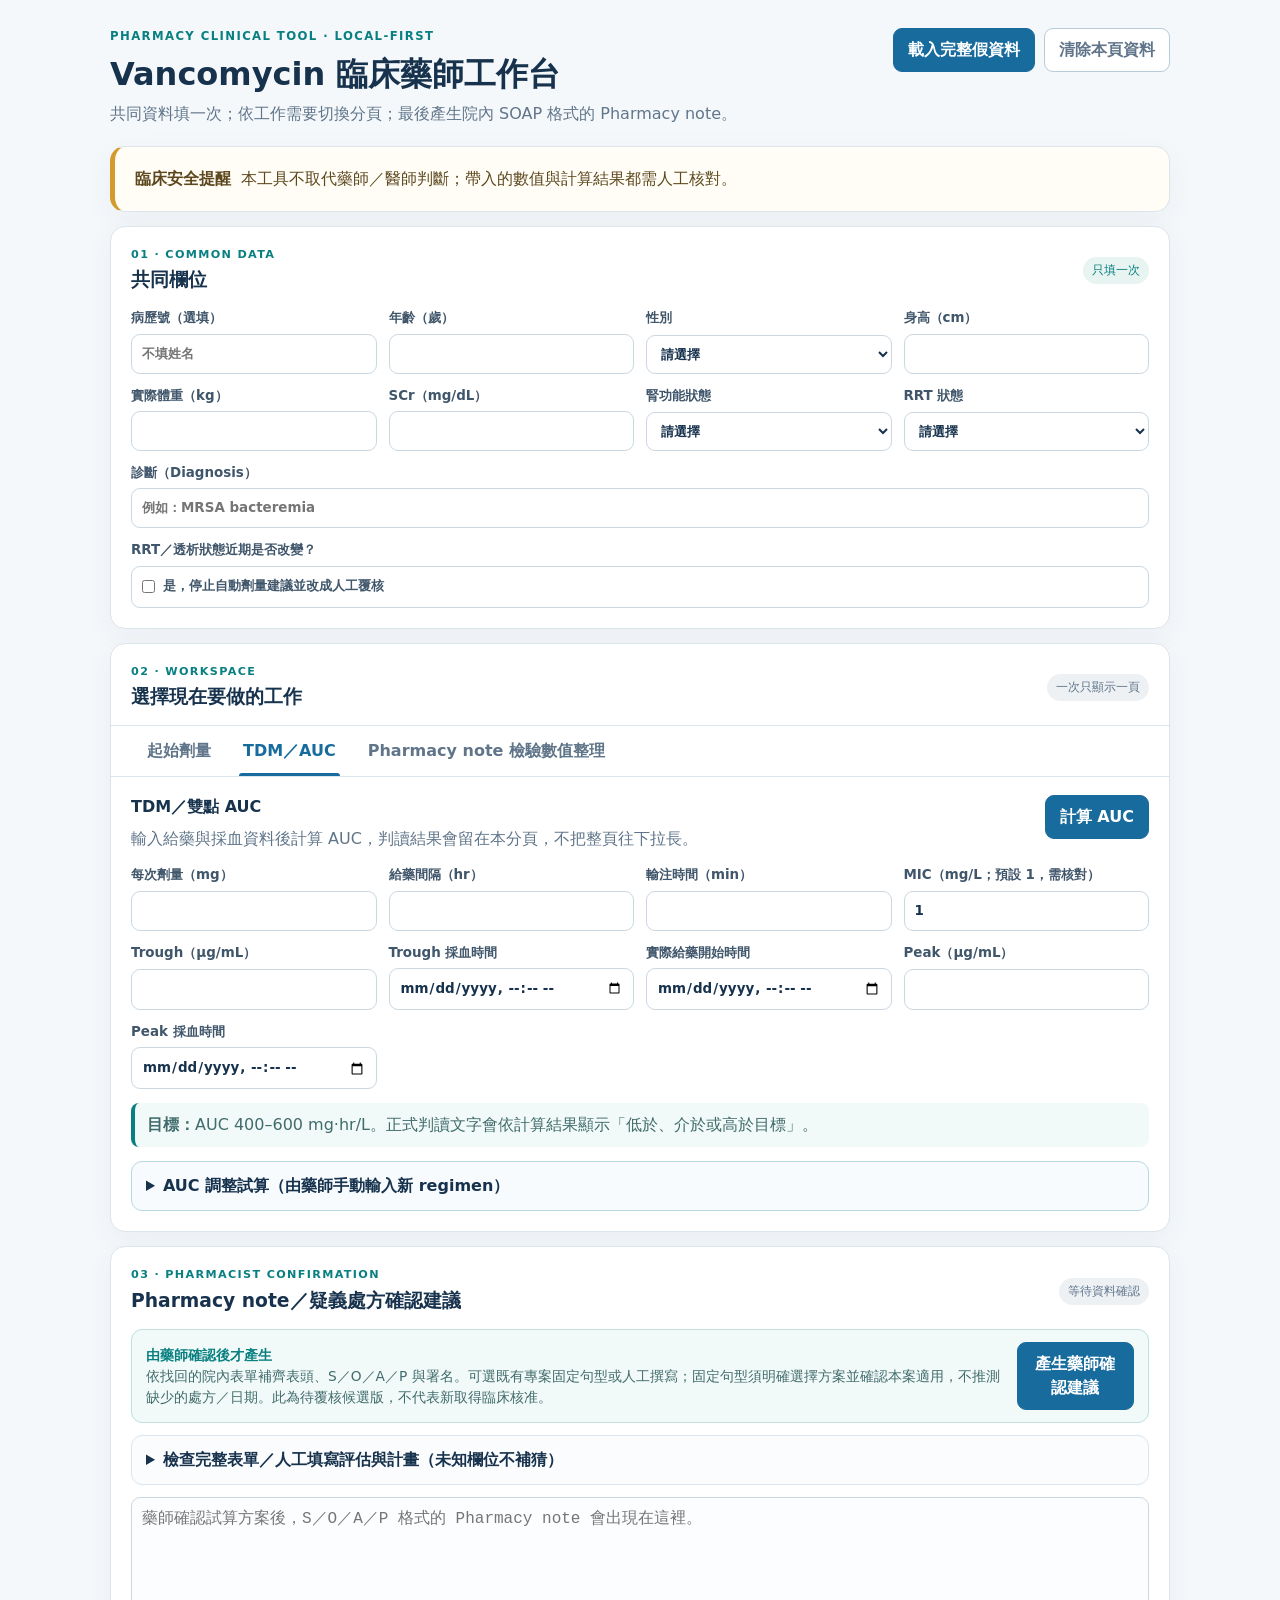
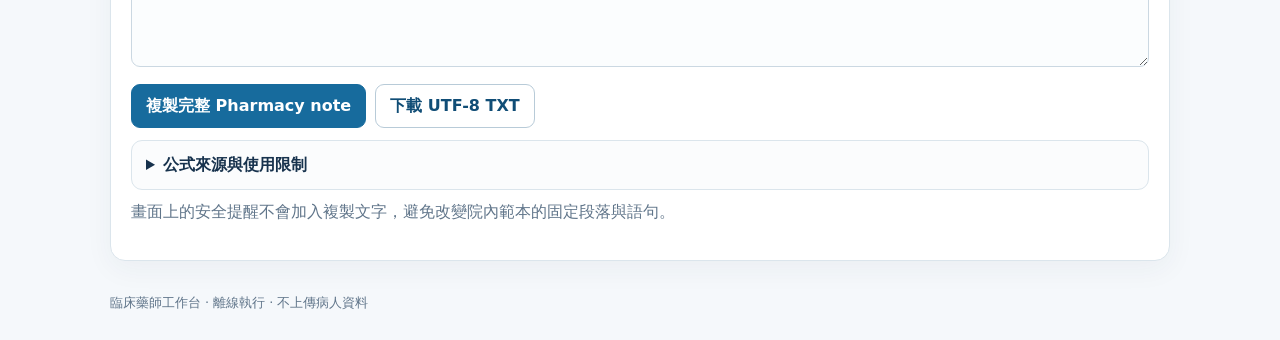
==== commit a153e970: "Complete Pharmacy note structure and source-aware 1090427 lab import" ====
--- a/index.html
+++ b/index.html
@@ -267,7 +267,7 @@
         <div class="panel-intro">
           <div>
             <h3>Pharmacy note 檢驗數值整理</h3>
-            <p>像原本 Excel 一樣：貼上 HIS2 資料後，只抓預先設定、且 Pharmacy note 必須填寫的項目。</p>
+            <p>貼上目前 Excel／HIS2 資料，核對日期來源、原始單位與缺值，再選取需要放入 Pharmacy note 的項目。</p>
           </div>
           <span class="pill">固定欄位，不自由猜測</span>
         </div>
@@ -275,8 +275,9 @@
         <ul class="fixed-fields" aria-label="預設抓取項目">
           <li>PCT</li><li>CRP</li><li>ESR</li><li>BUN</li><li>CRE</li><li>WBC</li><li>N.band</li><li>N.seg.</li><li>Hb</li><li>PL</li><li>Vital signs</li><li>Vanco peak</li><li>Vanco trough</li><li>T1/2</li>
         </ul>
-        <label>貼上格式<select id="his2Format"><option value="fixed">固定 Excel A–G 格式（保留空白 Tab）</option><option value="table">欄名 TSV：採血時間／檢驗項目／結果／單位</option></select></label>
-        <p class="helper">僅支援以上兩種格式；尚未驗收所有 HIS2 剪貼版型。固定格式以院內 Excel 單位解讀；一般 TSV 需明列單位與實際採血日期／時間，不接受報告時間代替。請勿貼姓名、病歷號等識別資料。同一病例可補資料；新病例請先按「清除本頁資料」。</p>
+        <label>貼上格式<select id="his2Format"><option value="workbook1090427">目前 PharmacyNote 1090427（A:J／C:J 與 A:I 生命徵象）</option><option value="fixed">固定 Excel A–G 格式（保留空白 Tab）</option><option value="table">欄名 TSV：採血時間／檢驗項目／結果／單位</option></select></label>
+        <p class="helper">1090427 以報告日期整理觀測文字，不能當採血日期；生命徵象保留原始時間，日期未知不補今天。需逐筆選取後確認；不自動帶入腎功能或 TDM 計算欄。舊 A–G 模式仍拒絕誤貼新版。尚未驗收所有 HIS2 剪貼版型。固定格式以院內 Excel 單位解讀；一般 TSV 需明列單位與實際採血日期／時間，不接受報告時間代替。請勿貼姓名、病歷號等識別資料。同一病例可補資料；新病例請先按「清除本頁資料」。</p>
+        <div id="pharmacySelectionPanel" hidden><label class="check-line"><input id="pharmacyAllowDateCarry" type="checkbox">同一表區空白報告日期沿用上一列（需核對；預設關閉，變更後重新整理）</label><label>1090427：逐筆選取要帶入的項目（可多選；不選取報告者）<select id="pharmacyLabSelection" multiple size="8"></select></label><button id="selectAllPharmacyLabs" class="button" type="button">選取這次預覽的所有列</button><p class="helper">檢驗值不等同已確認的採血值；多筆同名項目會逐筆保留，請人工決定使用哪些。</p></div>
         <label>從 HIS2 複製後貼在這裡
           <textarea id="his2Paste" class="paste-box" rows="7" placeholder="保留原始 Tab 與空白欄。解析後請核對日期、項目、數值及單位。資料不會上傳。"></textarea>
         </label>
@@ -300,24 +301,39 @@
         <span id="noteGate" class="pill pill-muted">等待資料確認</span>
       </div>
       <div class="note-toolbar">
-        <p><strong>由藥師確認後才產生</strong><br>依院內 Vancomycin 範本使用 S／O／A／P 順序；不自行改寫固定英文句型。</p>
+        <p><strong>由藥師確認後才產生</strong><br>依找回的院內表單補齊表頭、S／O／A／P 與署名。可選既有專案固定句型或人工撰寫；固定句型須明確選擇方案並確認本案適用，不推測缺少的處方／日期。此為待覆核候選版，不代表新取得臨床核准。</p>
         <button id="generateNote" class="button button-primary" type="button">產生藥師確認建議</button>
       </div>
       <details id="noteFields">
-        <summary>檢查／修改帶入的 Pharmacy note 必填內容</summary>
+        <summary>檢查完整表單／人工填寫評估與計畫（未知欄位不補猜）</summary>
         <div class="details-body form-grid form-grid-two">
+          <label>文字模式<select id="noteMode"><option value="fixed">既有專案固定句型（需核對）</option><option value="manual">人工撰寫 A／P</option></select></label>
+          <label>固定句型方案（人工選擇）<select id="notePlanChoice"><option value="">請選擇</option><option value="keep">目標範圍內：維持目前劑量</option><option value="adjust">目標範圍外：採用已試算調整方案</option></select></label>
+          <label class="full-field"><span class="check-line"><input id="noteTemplateReviewed" type="checkbox">我已核對本案符合固定句型、手動 regimen、監測／追蹤計畫與參考資料；此操作不是系統自動醫囑。</span></label>
+          <p class="helper full-field">依既有規格「不輸入姓名」，新增病人識別／住院資訊欄位不收集，完整表單保留空白供院內授權流程填寫；既有選填病歷號不重複插入 SOAP 主體。</p>
+          <label>病人姓名（留白）<input id="notePatientName" disabled placeholder="依既有隱私規格留白" autocomplete="off"></label>
+          <label>病房號（未提供則留白）<input id="noteWard" disabled placeholder="依既有隱私規格留白" autocomplete="off"></label>
+          <label>住院日期（未提供則留白）<input id="noteAdmissionDate" disabled placeholder="依既有隱私規格留白" autocomplete="off" type="date"></label>
+          <label>轉入日期（未提供則留白）<input id="noteTransferDate" disabled placeholder="依既有隱私規格留白" autocomplete="off" type="date"></label>
+          <label>主治醫師（未提供則留白）<input id="noteAttending" disabled placeholder="依既有隱私規格留白" autocomplete="off"></label>
+          <label>藥師（未提供則留白）<input id="notePharmacist" autocomplete="off"></label>
+          <label>連絡電話（未提供則留白）<input id="notePhone" autocomplete="off"></label>
+          <label>填寫日期（未提供則留白）<input id="noteFillDate" autocomplete="off" type="date"></label>
           <label>檢驗：發炎指標、腎功能、CBC<textarea id="labs" rows="4"></textarea></label>
           <label>生命徵象<textarea id="vitals" rows="4"></textarea></label>
           <label>Vancomycin level 整理<textarea id="vanco" rows="4"></textarea></label>
           <label>臨床資料補充（培養／感染反應等，放入 O）<textarea id="clinicalSupplement" rows="4"></textarea></label>
-          <label>調整劑量稀釋液量（mL，調整時必填）<input id="noteDilution" type="number" min="1" placeholder="例如：250"></label>
-          <label>建議下次 Trough 時間（調整時必填）<input id="noteTroughTime" type="datetime-local"></label>
-          <label>建議下次 Peak 時間（調整時必填）<input id="notePeakTime" type="datetime-local"></label>
+          <label class="full-field">A：藥師評估（僅人工模式使用）<textarea id="noteAssessment" rows="4"></textarea></label>
+          <label class="full-field">P：藥師計畫（僅人工模式使用）<textarea id="notePlan" rows="5"></textarea></label>
+          <label class="full-field">參考資料（僅人工模式；固定模式沿用專案既有固定書名）<textarea id="noteReferences" rows="3"></textarea></label>
+          <label>固定句型調整：稀釋液量（mL）<input id="noteDilution" type="number"></label>
+          <label>固定句型調整：下次 Trough 採血時間<input id="noteTroughTime" type="datetime-local"></label>
+          <label>固定句型調整：下次 Peak 採血時間<input id="notePeakTime" type="datetime-local"></label>
         </div>
       </details>
       <textarea id="noteOutput" class="note-output" spellcheck="false" placeholder="藥師確認試算方案後，S／O／A／P 格式的 Pharmacy note 會出現在這裡。"></textarea>
       <div class="action-row" style="margin-top:10px">
-        <button id="copyNote" class="button button-primary" type="button">複製疑義處方文字</button>
+        <button id="copyNote" class="button button-primary" type="button">複製完整 Pharmacy note</button>
         <button id="downloadNote" class="button" type="button">下載 UTF-8 TXT</button>
       </div>
       <details style="margin-top:12px">
@@ -334,6 +350,96 @@
   <footer class="footer">臨床藥師工作台 · 離線執行 · 不上傳病人資料</footer>
 
   <script>
+/* Source-aware PharmacyNote 1090427 paste adapter. No storage/network/clinical calculations. */
+(function(root, factory) {
+  const api = factory();
+  if (typeof module === 'object' && module.exports) module.exports = api;
+  else root.PharmacyLabAdapter = api;
+})(typeof globalThis !== 'undefined' ? globalThis : this, function() {
+  'use strict';
+  const HEADERS = ['檢體名稱','報告日期','檢驗項目','檢驗報告','單位','標準(低)','標準(高)','報告者'];
+  const VITAL_HEADERS = ['時間','體溫','部位','脈搏','呼吸','血壓','血壓位','疼痛','SpO2(%)'];
+  const trim = v => String(v == null ? '' : v).trim();
+  function strictDate(raw) {
+    const s = trim(raw);
+    if (!s) return {iso:null,status:'missing'};
+    const m = /^(\d{4})([-/])(\d{2})\2(\d{2})$/.exec(s);
+    if (!m || +m[1] < 1900 || +m[1] > 9999) return {iso:null,status:'unrecognized'};
+    const y=+m[1], mo=+m[3], d=+m[4];
+    const dt=new Date(Date.UTC(y,mo-1,d));
+    if (dt.getUTCFullYear()!==y || dt.getUTCMonth()!==mo-1 || dt.getUTCDate()!==d) return {iso:null,status:'invalid'};
+    return {iso:`${m[1]}-${m[3]}-${m[4]}`,status:'valid'};
+  }
+  function valueInfo(raw) {
+    const s=trim(raw);
+    if (!s) return {numericValue:null,valueKind:'missing'};
+    if (/^[+-]?(?:\d+(?:\.\d*)?|\.\d+)(?:[eE][+-]?\d+)?$/.test(s)) {
+      const n=Number(s);
+      if (Number.isFinite(n)) return {numericValue:n,valueKind:'number'};
+    }
+    return {numericValue:null,valueKind:/^[<>≤≥]/.test(s)?'qualified':'text'};
+  }
+  function parsePharmacyLabPaste(text, {allowBlockDateCarry=false}={}) {
+    if (typeof text !== 'string') throw new TypeError('Paste must be a TSV string');
+    const out={schemaVersion:'pharmacy-lab-1090427/v1',format:'workbook1090427',status:'preview',requiresConfirmation:true,recognizesLayout:false,canApply:false,errors:[],records:[],vitals:[],warnings:[],rejectedRows:[]};
+    let offset=null, block=0, carryDate=null, carrySpecimen=null, vitalNext=false;
+    const reset=()=>{offset=null;carryDate=null;carrySpecimen=null;vitalNext=false;};
+    const reject=(row,rawCells,code)=>{out.rejectedRows.push({row,rawCells,code});reset();};
+    text.replace(/^\uFEFF/,'').split(/\r\n|\n|\r/).forEach((rawLine,index)=>{
+      const row=index+1, rawCells=rawLine.split('\t'), cells=rawCells.map(trim);
+      if(cells.every(c=>!c)){reset();return;}
+      const headerOffset=[0,2].find(o=>HEADERS.every((h,i)=>cells[o+i]===h));
+      if(headerOffset!==undefined){out.recognizesLayout=true;reset();offset=headerOffset;block++;return;}
+      if(VITAL_HEADERS.every((h,i)=>cells[i]===h)){out.recognizesLayout=true;reset();vitalNext=true;return;}
+      if(vitalNext){
+        if(rawCells.length<9 || rawCells.slice(9).some(trim)){reject(row,rawCells,'invalid-vitals-width');return;}
+        out.vitals.push({id:`vital-${row}`,timeRaw:rawCells[0],measurementDateISO:null,measurementTime:null,dateKind:'unknown',valuesRaw:Object.fromEntries(VITAL_HEADERS.slice(1).map((h,i)=>[h,rawCells[i+1]])),provenance:{row,rawCells:rawCells.slice()},warnings:['vitals-date-and-time-unverified','no-today-or-report-date-inference']});
+        reset();return;
+      }
+      if(offset===null){reject(row,rawCells,'outside-recognized-table');return;}
+      if(rawCells.length<offset+8 || rawCells.slice(offset+8).some(trim) || (offset===2 && cells.slice(0,2).some(Boolean))){reject(row,rawCells,'ambiguous-lab-row-layout');return;}
+      const [specimenRaw,reportDateRaw,analyteRaw,valueRaw,unitRaw,referenceLowRaw,referenceHighRaw,reporterRaw]=rawCells.slice(offset,offset+8);
+      if(!trim(analyteRaw)){reject(row,rawCells,'missing-analyte');return;}
+      const warnings=[];
+      // A changed specimen starts a new context: a blank date cannot carry across it.
+      if(trim(specimenRaw) && carrySpecimen && trim(specimenRaw)!==trim(carrySpecimen.raw)) carryDate=null;
+      if(trim(specimenRaw))carrySpecimen={raw:specimenRaw,row};
+      let date=strictDate(reportDateRaw), dateInherited=false, reportDateSourceRow=null;
+      if(trim(reportDateRaw)) {
+        carryDate=date.status==='valid'?{...date,raw:reportDateRaw,row}:null;
+        if(date.status!=='valid')warnings.push('unrecognized-or-invalid-report-date');
+        else reportDateSourceRow=row;
+      } else if(carryDate && allowBlockDateCarry===true){date=carryDate;dateInherited=true;reportDateSourceRow=carryDate.row;warnings.push('report-date-carried-within-header-block-review');}
+      else {warnings.push('report-date-missing');if(carryDate)warnings.push('possible-block-report-date-available-not-applied');}
+      const info=valueInfo(valueRaw);
+      if(info.valueKind==='missing')warnings.push('result-missing-not-zero');
+      if(!trim(unitRaw))warnings.push('source-unit-missing-no-inference');
+      const record={id:`lab-${row}`,analyteRaw,valueRaw,...info,unitRaw,referenceLowRaw,referenceHighRaw,reportDateRaw,reportDateISO:date.iso,reportDateEffectiveRaw:dateInherited?carryDate.raw:reportDateRaw,dateKind:'report',specimenRaw,specimenEffectiveRaw:carrySpecimen?carrySpecimen.raw:'',reporterRaw,provenance:{row,rawCells:rawCells.slice(),block,layout:offset===2?'A:J':'C:J',reportDateSourceRow,dateInherited,suggestedReportDateISO:!trim(reportDateRaw)&&carryDate?carryDate.iso:null,suggestedReportDateSourceRow:!trim(reportDateRaw)&&carryDate?carryDate.row:null,specimenSourceRow:carrySpecimen?carrySpecimen.row:null,specimenInherited:!trim(specimenRaw)&&!!carrySpecimen},warnings};
+      out.records.push(record);
+    });
+    if(out.records.length)out.warnings.push('report-dates-are-not-sampling-times','review-source-and-carried-dates-before-confirming','duplicates-preserved-no-first-or-latest-selection');
+    if(out.rejectedRows.length)out.warnings.push('unrecognized-rows-excluded-review-required');
+    if(!out.records.length && !out.vitals.length)out.warnings.push('no-recognized-records');
+    if(!out.recognizesLayout)out.errors.push('recognized-header-required');
+    out.canApply=out.records.length>0 || out.vitals.length>0; // Preview eligibility only; explicit confirmation still required.
+    return out;
+  }
+  // Confirmation is a note-only projection, not an instruction to populate a calculator.
+  // Deliberately exclude reporter and rawCells (may contain identifiers) from note export.
+  function confirmNoteSelection(preview, {confirmed=false,recordIds=[],vitalIds=[]}={}) {
+    if(!confirmed)throw new Error('Explicit preview confirmation required');
+    if(!preview || preview.schemaVersion!=='pharmacy-lab-1090427/v1' || preview.status!=='preview')throw new Error('Unsupported preview');
+    const pick=(rows,ids)=>{
+      if(!Array.isArray(ids) || new Set(ids).size!==ids.length)throw new Error('Unique explicit record IDs required');
+      return ids.map(id=>{const found=rows.find(r=>r.id===id);if(!found)throw new Error('Unknown record ID');return found;});
+    };
+    const labs=pick(preview.records,recordIds).map(r=>({id:r.id,analyteRaw:r.analyteRaw,valueRaw:r.valueRaw,valueKind:r.valueKind,numericValue:r.numericValue,unitRaw:r.unitRaw,referenceLowRaw:r.referenceLowRaw,referenceHighRaw:r.referenceHighRaw,reportDateRaw:r.reportDateRaw,reportDateISO:r.reportDateISO,reportDateEffectiveRaw:r.reportDateEffectiveRaw,dateKind:'report',specimenRaw:r.specimenRaw,specimenEffectiveRaw:r.specimenEffectiveRaw,provenance:{row:r.provenance.row,block:r.provenance.block,reportDateSourceRow:r.provenance.reportDateSourceRow,dateInherited:r.provenance.dateInherited},warnings:r.warnings.slice()}));
+    const vitals=pick(preview.vitals,vitalIds).map(r=>({id:r.id,timeRaw:r.timeRaw,measurementDateISO:null,measurementTime:null,dateKind:'unknown',valuesRaw:{...r.valuesRaw},provenance:{row:r.provenance.row},warnings:r.warnings.slice()}));
+    return {schemaVersion:preview.schemaVersion,status:'confirmed-note-selection',destination:'note-only',labs,vitals,calculatorInputsAllowed:false,samplingTimes:[],warnings:preview.warnings.slice()};
+  }
+  return Object.freeze({parsePharmacyLabPaste,confirmNoteSelection,strictDate,valueInfo});
+});
+
     const tabs = [...document.querySelectorAll('[role="tab"]')];
     function showTab(tabId) {
       tabs.forEach((tab) => {
@@ -653,11 +759,42 @@
     function normalizeLabUnit(value) {
       return String(value).trim().toLowerCase().replace(/[μµ]/g,'u').replace(/×/g,'*').replace(/\s/g,'').replace(/10³/g,'10^3').replace(/\bhrs?\b/g,'hr');
     }
+    function escapeHtml(value) { return String(value).replace(/[&<>"']/g, c => ({'&':'&amp;','<':'&lt;','>':'&gt;','"':'&quot;',"'":'&#39;'}[c])); }
+    function workbookNoteText(records, vitals) {
+      const raw = value => String(value == null ? '' : value).trim();
+      const labs = records.map(record => {
+        const dateRaw = raw(record.reportDateEffectiveRaw);
+        const date = dateRaw ? dateRaw + (!record.reportDateISO ? '（原文，日期格式未確認）' : '') : '未提供';
+        const inherited = record.provenance.dateInherited ? '（同表區沿用）' : '';
+        const result = raw(record.valueRaw) || '[未提供]';
+        const unit = raw(record.unitRaw) || '[單位未提供]';
+        return `報告日期：${date}${inherited}；${raw(record.analyteRaw)}: ${result} ${unit}`;
+      }).join('\n');
+      const vitalText = vitals.map(vital => `生命徵象：觀測日期未提供；時間原文：${raw(vital.timeRaw) || '[未提供]'}（未推定日期／時間格式）；` + Object.entries(vital.valuesRaw).map(([label,value]) => `${label}: ${raw(value) || '[未提供]'}`).join('、')).join('\n');
+      return {labs,vitalText};
+    }
     function parseHis2Text(raw, format = 'fixed') {
       const result = { containsLevels:false, containsCreatinine:false, records:[], vitals:[], errors:[], warnings:[], missing:[], labs:'', vitalText:'', vanco:'', canApply:false };
       if (!String(raw).trim()) { result.errors.push('請先貼上檢驗資料。'); return result; }
       if (raw.length > 100000) { result.errors.push('資料過長，請只貼上本次所需的去識別化檢驗資料。'); return result; }
+      if (format === 'workbook1090427') {
+        const workbook = PharmacyLabAdapter.parsePharmacyLabPaste(raw, {allowBlockDateCarry:document.getElementById('pharmacyAllowDateCarry').checked});
+        const text = workbookNoteText(workbook.records, workbook.vitals);
+        return { ...result, workbook, labs:text.labs, vitalText:text.vitalText,
+          canApply:workbook.canApply && workbook.recognizesLayout && !workbook.errors.length,
+          errors:workbook.errors.length ? ['需保留完整 1090427 A:J 或 C:J 欄名與 Tab；未知版型不猜測。'] : [],
+          warnings:['報告日期不是採血時間；本模式只帶入觀測文字，不更動 SCr、TDM 濃度或採血時間。','原始空白與單位未提供均保留；同名多筆不自動選最新。', ...(workbook.rejectedRows.length ? [`有 ${workbook.rejectedRows.length} 列不屬支援版型，未帶入；請核對來源，不能視為全部匯入。`] : [])] };
+      }
       const rows = raw.replace(/\r\n?/g,'\n').split('\n').map(line => line.split('\t').map(cell => cell.trim()));
+      // Fail closed on the current workbook layout until a source-aware adapter is verified.
+      if (format === 'fixed' && rows.some(row => row.some(cell => /^(報告日期|報告時間|report date|report time)$/i.test(cell)))) {
+        result.errors.push('偵測到報告日期／時間欄（含 1090427 版）。目前固定 A–G 匯入不支援此版型；報告日期不是採血日期，請人工核對實際採血時間後使用明確採血欄名 TSV，或手動填寫。不得直接改名報告日期。');
+        return result;
+      }
+      if (format === 'fixed' && rows.some(row => row[0] === '時間' && /體溫/.test(row[1] || '') && /脈搏/.test(row[3] || '') && /血壓/.test(row[5] || ''))) {
+        result.errors.push('偵測到 1090427 A:I 生命徵象版型；目前尚未支援，不會略過後宣稱匯入成功。請人工核對觀測日期與數值後手動填寫。');
+        return result;
+      }
       const add = (name, value, unit, date, line, fixed = false) => {
         if (!name) return;
         if (['Peak','Trough'].includes(name)) result.containsLevels = true;
@@ -698,6 +835,7 @@
       } else if (format === 'fixed') {
         let labDate = null;
         rows.forEach((row,index) => {
+          if (row.some(cell => /^(檢驗項目|項目|test)$/i.test(cell))) { labDate = null; return; }
           if (normalizeLabName(row[4]) && row[3]) {
             labDate = parseLabDate(row[3]);
             if (!labDate) result.errors.push(`第 ${index + 1} 列 D 欄日期無效。`);
@@ -736,6 +874,7 @@
     }
     let currentHis2 = null;
     function invalidateHis2() {
+      document.getElementById('noteTemplateReviewed').checked = false;
       clearApprovedNote('貼上內容或格式已變更，請重新整理、核對後產生 Pharmacy note');
       currentHis2 = null;
       document.getElementById('applyHis2').disabled = true;
@@ -743,9 +882,13 @@
       document.getElementById('preview').hidden = true;
     }
     function parseHis2() {
+      document.getElementById('noteTemplateReviewed').checked = false;
       const paste = document.getElementById('his2Paste');
       const parsed = parseHis2Text(paste.value, document.getElementById('his2Format').value || 'fixed');
       currentHis2 = { ...parsed, previousLabs:document.getElementById('labs').value, previousVitals:document.getElementById('vitals').value, source:paste.value, format:document.getElementById('his2Format').value || 'fixed' };
+      const selection = document.getElementById('pharmacyLabSelection');
+      document.getElementById('pharmacySelectionPanel').hidden = !parsed.workbook;
+      selection.innerHTML = parsed.workbook ? [...parsed.workbook.records.map(r => ({id:r.id,label:`第${r.provenance.row}列｜${r.analyteRaw}｜${String(r.valueRaw).trim() || '[未提供]'} ${r.unitRaw}｜報告日期 ${r.reportDateEffectiveRaw || '[未提供]'}`})), ...parsed.workbook.vitals.map(v => ({id:v.id,label:`第${v.provenance.row}列｜生命徵象｜時間原文 ${v.timeRaw}，日期未提供`}))].map(item => `<option value="${item.id}">${escapeHtml(item.label)}</option>`).join('') : '';
       document.getElementById('previewLabs').textContent = parsed.labs || ('未找到；將保留既有檢驗文字，需重新核對：\n' + (document.getElementById('labs').value || '目前空白'));
       document.getElementById('previewVitals').textContent = parsed.vitalText || ('未找到；將保留既有生命徵象，需重新核對：\n' + (document.getElementById('vitals').value || '目前空白'));
       document.getElementById('previewVanco').textContent = parsed.vanco || '未找到 Vancomycin level（不覆寫既有 TDM）';
@@ -761,6 +904,21 @@
       if (!parsed || !parsed.canApply || (!parsed.labs && parsed.previousLabs !== document.getElementById('labs').value) || (!parsed.vitalText && parsed.previousVitals !== document.getElementById('vitals').value) || parsed.source !== document.getElementById('his2Paste').value || parsed.format !== (document.getElementById('his2Format').value || 'fixed') || (!demo && !document.getElementById('his2Reviewed').checked)) {
         document.getElementById('noteGate').textContent = '請先整理、處理錯誤並核對預覽後再帶入';
         return false;
+      }
+      document.getElementById('noteTemplateReviewed').checked = false;
+      if (parsed.workbook) {
+        const ids = Array.from(document.getElementById('pharmacyLabSelection').selectedOptions || []).map(option => option.value);
+        if (!ids.length) { document.getElementById('noteGate').textContent = '請明確選取要帶入的檢驗／生命徵象列，不自動選全部或最新值。'; return false; }
+        const chosen = PharmacyLabAdapter.confirmNoteSelection(parsed.workbook, {confirmed:true,recordIds:ids.filter(id=>id.startsWith('lab-')),vitalIds:ids.filter(id=>id.startsWith('vital-'))});
+        const text = workbookNoteText(chosen.labs, chosen.vitals);
+        clearApprovedNote();
+        if (text.labs) document.getElementById('labs').value = text.labs;
+        if (text.vitalText) document.getElementById('vitals').value = text.vitalText;
+        document.getElementById('noteGate').textContent = '已帶入選取的觀測文字；報告日期保留原意，SCr／TDM／採血時間未更動，請分別核對本案資料。';
+        document.getElementById('noteFields').open = true;
+        document.getElementById('his2Reviewed').checked = false;
+        document.getElementById('applyHis2').disabled = true;
+        return true;
       }
       clearTdmDerived();
       if (parsed.labs) document.getElementById('labs').value = parsed.labs;
@@ -800,12 +958,14 @@
         'dosingContext','crrtEffluent','diagnosis','tdmDose','tdmInterval','tdmInfusion','tdmMic',
         'tdmTrough','tdmTroughTime','tdmDoseTime','tdmPeak','tdmPeakTime','nextDose','nextInterval',
         'nextInfusion','nextInfusionGap','simulationDoses','his2Paste','his2Format','his2Reviewed','labs','vitals','vanco',
-        'clinicalSupplement','noteDilution','noteTroughTime','notePeakTime'];
+        'clinicalSupplement','noteDilution','noteTroughTime','notePeakTime','notePatientName','noteWard','noteAdmissionDate','noteTransferDate','noteAttending','notePharmacist','notePhone','noteFillDate','noteAssessment','notePlan','noteReferences','noteMode','notePlanChoice','noteTemplateReviewed'];
       return JSON.stringify({
         inputs:ids.map((id) => {
           const input = document.getElementById(id);
           return [id, input.value, Boolean(input.checked)];
         }),
+        pharmacySelection:Array.from(document.getElementById('pharmacyLabSelection').selectedOptions || []).map(option=>option.value),
+        pharmacyAllowDateCarry:document.getElementById('pharmacyAllowDateCarry').checked,
         auc:currentAucResult,
         trial:currentTrialResult
       });
@@ -843,7 +1003,7 @@
       if (!validResult(doseResult, ['ibw','calculationWeight','scrUsed','crcl'])) blockers.push('請完成有效的共同資料與腎功能計算');
       if (!validResult(aucResult, ['dose','interval','infusionMinutes','mic','peak','trough','auc24','aucMic','halfLife','vd','clearance','k']) ||
           !['目標範圍內','低於目標','高於目標'].includes(aucResult?.status)) blockers.push('請完成有效的 TDM／AUC 計算，並檢查數值與抽血時序');
-      if (aucResult && aucResult.mic !== 1) blockers.push('MIC 不等於 1；目前核准範本的 AUC 判讀不適用，請人工覆核，暫不自動產生建議');
+      if (aucResult && aucResult.mic !== 1) blockers.push('MIC 不等於 1；目前自動 AUC 判讀不適用，請人工覆核，暫不自動產生建議');
       const diagnosis = document.getElementById('diagnosis').value.trim();
       if (!diagnosis) blockers.push('請填寫 Diagnosis');
       if (!document.getElementById('labs').value.trim()) blockers.push('請填寫並確認檢驗數值');
@@ -852,19 +1012,36 @@
       const weight = numberValue('weight');
       const sex = document.getElementById('sex').value;
       if (![age, weight].every(positive) || !['male','female'].includes(sex)) blockers.push('請填寫有效年齡、性別及體重');
-      const adjusting = aucResult && aucResult.status !== '目標範圍內';
+      const hasTrialInput = ['nextDose','nextInterval','nextInfusion','nextInfusionGap'].some(id => document.getElementById(id).value.trim());
+      if (hasTrialInput && !validResult(trialResult, ['dose','interval','infusionMinutes','peak','trough','auc24','aucMic'])) blockers.push('已填入的後續 regimen 無效，請修正或清空後重新確認');
+      const fixedMode = document.getElementById('noteMode').value === 'fixed';
+      if (!['fixed','manual'].includes(document.getElementById('noteMode').value)) blockers.push('請選擇文字模式');
+      const planChoice = document.getElementById('notePlanChoice').value;
+      if (fixedMode && !document.getElementById('noteTemplateReviewed').checked) blockers.push('請先核對固定句型及本案方案，再勾選確認');
+      if (fixedMode && !['keep','adjust'].includes(planChoice)) blockers.push('請人工選擇固定句型方案');
+      const adjusting = fixedMode && planChoice === 'adjust';
+      if (fixedMode && aucResult) {
+        if (planChoice === 'keep' && aucResult.status !== '目標範圍內') blockers.push('維持句型僅適用目標範圍內；請重新核對方案');
+        if (planChoice === 'adjust' && aucResult.status === '目標範圍內') blockers.push('此固定調整句型未定義目標內調整情境，請使用人工模式');
+        if (planChoice === 'keep' && trialResult && (trialResult.dose !== aucResult.dose || trialResult.interval !== aucResult.interval || trialResult.infusionMinutes !== aucResult.infusionMinutes)) blockers.push('維持方案與試算的新 regimen 不同；請清空試算或重新核對方案');
+      }
       const dilution = numberValue('noteDilution');
       const nextTrough = noteDateValue(document.getElementById('noteTroughTime').value);
       const nextPeak = noteDateValue(document.getElementById('notePeakTime').value);
       if (adjusting) {
-        if (!validResult(trialResult, ['dose','interval','infusionMinutes','peak','trough','auc24','aucMic'])) {
-          blockers.push('請輸入並完成有效的藥師後續 regimen 試算');
-          document.getElementById('aucAdjustment').open = true;
-        }
+        if (!validResult(trialResult, ['dose','interval','infusionMinutes','peak','trough','auc24','aucMic'])) blockers.push('請完成有效的藥師後續 regimen 試算');
         if (!positive(dilution)) blockers.push('請填寫有效的調整劑量稀釋液量');
         if (!nextTrough || !nextPeak) blockers.push('請填寫有效的建議下次 Trough／Peak 時間');
-        else if (nextTrough.getTime() >= nextPeak.getTime()) blockers.push('建議下次 Trough 時間必須早於 Peak 時間');
-        else if (nextTrough.getTime() <= Date.parse(document.getElementById('tdmPeakTime').value)) blockers.push('建議下次採血時間必須晚於本次 Peak 採血時間');
+        else if (nextTrough >= nextPeak) blockers.push('建議下次 Trough 時間必須早於 Peak 時間');
+        else if (aucResult && nextTrough.getTime() <= Date.parse(document.getElementById('tdmPeakTime').value)) blockers.push('建議下次採血時間必須晚於本次 Peak 採血時間');
+      }
+      const assessmentText = document.getElementById('noteAssessment').value.trim();
+      const planText = document.getElementById('notePlan').value.trim();
+      if (!fixedMode && !assessmentText) blockers.push('請由藥師填寫 A：評估，不由歷史病例自動推導');
+      if (!fixedMode && !planText) blockers.push('請由藥師填寫 P：計畫，不預設治療建議');
+      for (const id of ['noteAdmissionDate','noteTransferDate','noteFillDate']) {
+        const value = document.getElementById(id).value.trim();
+        if (value && !noteDateValue(value + 'T00:00')) blockers.push('請確認表頭／填寫日期為有效日期，未知請留白');
       }
       if (blockers.length) {
         clearApprovedNote(blockers.join('；') + '。');
@@ -906,17 +1083,24 @@
           : `1. Suggest adjusting Vancomycin to ${numericText(trialResult.dose)} mg Q${numericText(trialResult.interval)}H based on the patient’s AUC (${aucResult.auc24.toFixed(2)} mcg·h/mL).`;
         const monitoringSentence = increasing
           ? `2. Suggested ordering Vancomycin trough level (${troughTime}) and peak level (${peakTime}).`
-          : `2. Suggest trough level (${troughTime}) and peak levels (${peakTime}) will be ordered.`;
+          : `2. Suggested ordering Vancomycin trough level (${troughTime}) and peak level (${peakTime}).`;
         planLines = [
           'P:', adjustmentSentence, monitoringSentence,
           '3. I will reassess for adequate infection response after 48-72 hrs.',
           '4. If you have any questions, please contact me.'
         ];
       }
-      noteOutput.value = [subject, '', ...objectiveLines, '', assessment, '', ...planLines, '',
-        '參考資料', '1. Up To Date', '2. The sanford guide to antimicrobial therapy'].join('\n');
+      const value = (id) => ['notePatientName','noteWard','noteAdmissionDate','noteTransferDate','noteAttending'].includes(id) ? '' : document.getElementById(id).value.trim();
+      const header = [
+        '佛教大林慈濟綜合醫院', '藥師評估記錄 (Pharmacy note)',
+        `病人姓名：${value('notePatientName')}　病歷號：${value('patientId')}　病房號：${value('noteWard')}`,
+        `住院日期：${value('noteAdmissionDate')}　轉入日期：${value('noteTransferDate')}　主治醫師：${value('noteAttending')}`
+      ];
+      noteOutput.value = [...header, '', subject, '', ...objectiveLines, '',
+        ...(fixedMode ? [assessment, '', ...planLines] : ['A:', assessmentText, '', 'P:', planText]), '', '參考資料', ...(fixedMode ? ['1. Up To Date','2. The sanford guide to antimicrobial therapy'] : [value('noteReferences')]), '',
+        `藥師：${value('notePharmacist')}　連絡電話：${value('notePhone')}　填寫日期：${value('noteFillDate')}`].join('\n');
       approvedNoteSnapshot = noteInputSnapshot();
-      noteGate.textContent = '已依主管核准範本產生，待藥師逐句確認';
+      noteGate.textContent = fixedMode ? '已依既有專案固定句型組成完整表單，請逐欄核對後匯出' : '已組成完整表單草稿；A／P 為人工輸入，請逐欄核對後匯出';
       noteGate.className = 'pill';
       return true;
     }
@@ -1014,6 +1198,9 @@
       }
     }
 
+    document.getElementById('pharmacyAllowDateCarry').addEventListener('change', invalidateHis2);
+    document.getElementById('pharmacyLabSelection').addEventListener('change', () => { clearApprovedNote(); document.getElementById('his2Reviewed').checked = false; document.getElementById('applyHis2').disabled = true; });
+    document.getElementById('selectAllPharmacyLabs').addEventListener('click', () => { document.getElementById('noteTemplateReviewed').checked = false; Array.from(document.getElementById('pharmacyLabSelection').options || []).forEach(option => { option.selected = true; }); clearApprovedNote(); document.getElementById('his2Reviewed').checked = false; document.getElementById('applyHis2').disabled = true; });
     document.getElementById('sampleHis2').addEventListener('click', () => {
       document.getElementById('his2Paste').value = sample;
       document.getElementById('his2Format').value = 'fixed';
@@ -1043,18 +1230,27 @@
     ['nextDose','nextInterval','nextInfusion','nextInfusionGap','simulationDoses'].forEach((id) => {
       document.getElementById(id).addEventListener('input', clearTrialDerived);
     });
-    ['diagnosis','labs','vitals','vanco','clinicalSupplement','noteDilution','noteTroughTime','notePeakTime'].forEach((id) => {
+    ['diagnosis','labs','vitals','vanco','clinicalSupplement','noteDilution','noteTroughTime','notePeakTime','notePatientName','noteWard','noteAdmissionDate','noteTransferDate','noteAttending','notePharmacist','notePhone','noteFillDate','noteAssessment','notePlan','noteReferences','noteMode','notePlanChoice','noteTemplateReviewed'].forEach((id) => {
       document.getElementById(id).addEventListener('input', () => clearApprovedNote());
+      document.getElementById(id).addEventListener('change', () => clearApprovedNote());
     });
     ['patientId','age','sex','height','weight','scr','dosingContext','crrtEffluent'].forEach((id) => {
       document.getElementById(id).addEventListener('input', () => clearApprovedNote());
       document.getElementById(id).addEventListener('change', () => clearApprovedNote());
     });
     document.querySelectorAll('input,select,textarea').forEach((input) => {
+      if (!['noteTemplateReviewed','noteOutput'].includes(input.id)) ['input','change'].forEach(event => input.addEventListener(event, () => { document.getElementById('noteTemplateReviewed').checked = false; }));
       ['input','change'].forEach((event) => input.addEventListener(event, () => { document.getElementById('demoNotice').hidden = true; }));
     });
     document.getElementById('clearPage').addEventListener('click', () => location.reload());
     document.getElementById('loadDemo').addEventListener('click', () => {
+      // A demo must never retain identity, dates, signatures or references from a prior case.
+      ['notePatientName','noteWard','noteAdmissionDate','noteTransferDate','noteAttending','notePharmacist','notePhone','noteFillDate','noteAssessment','notePlan','noteReferences'].forEach(id => { document.getElementById(id).value = ''; });
+      clearApprovedNote();
+      document.getElementById('pharmacyAllowDateCarry').checked = false;
+      document.getElementById('noteMode').value = 'fixed';
+      document.getElementById('notePlanChoice').value = 'adjust';
+      document.getElementById('noteTemplateReviewed').checked = true;
       document.getElementById('demoNotice').hidden = false;
       document.getElementById('patientId').value = 'DEMO-001';
       document.getElementById('diagnosis').value = 'MRSA bacteremia（假資料）';
@@ -1094,6 +1290,9 @@
       calculateTrial();
       document.getElementById('aucAdjustment').open = true;
       document.getElementById('serialPrediction').open = true;
+      document.getElementById('noteAssessment').value = '【合成展示，非臨床建議】此處由藥師記錄評估。';
+      document.getElementById('notePlan').value = '【合成展示，非臨床建議】此處由藥師記錄個別化計畫。';
+      document.getElementById('noteTemplateReviewed').checked = true; // Explicit synthetic-demo action only.
       generateNote();
       showTab('tab-tdm');
       document.getElementById('loadDemo').textContent = '完整假資料已載入';
@@ -1101,3 +1300,4 @@
   </script>
 </body>
 </html>
+
